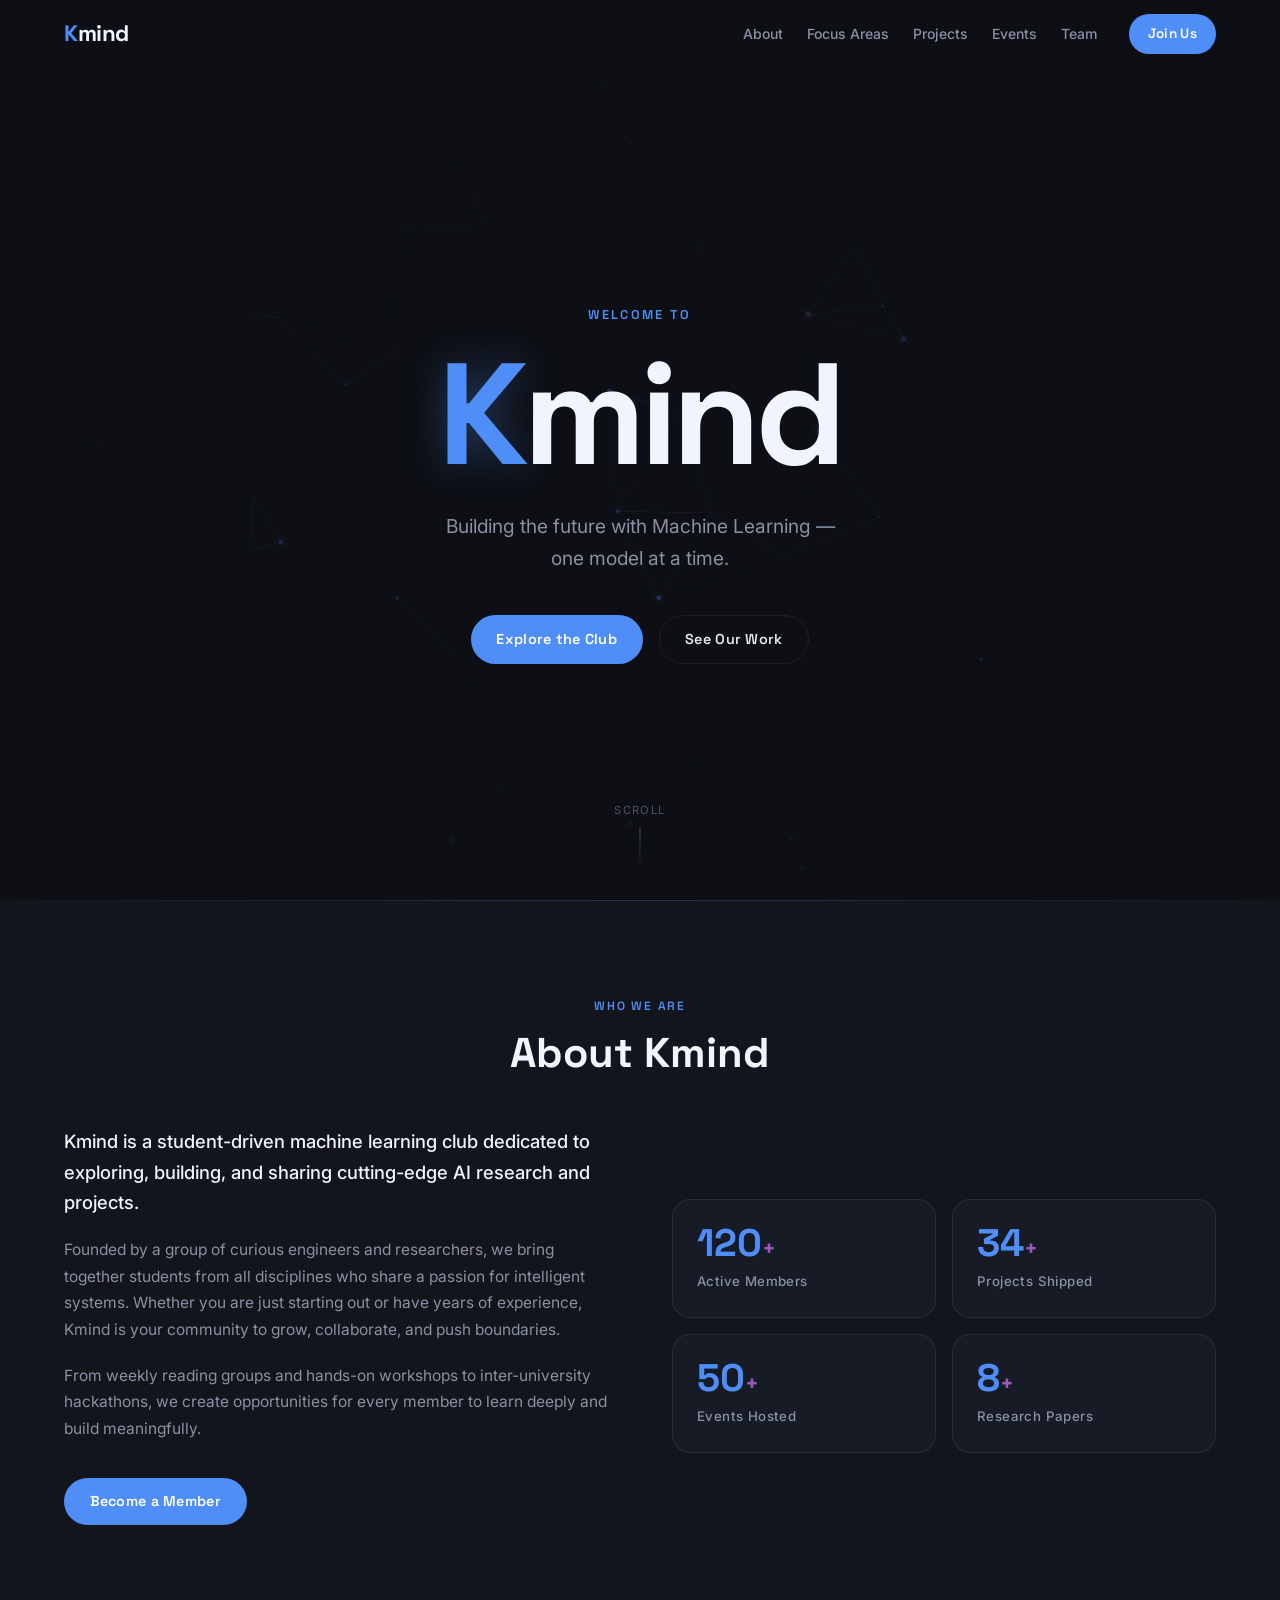
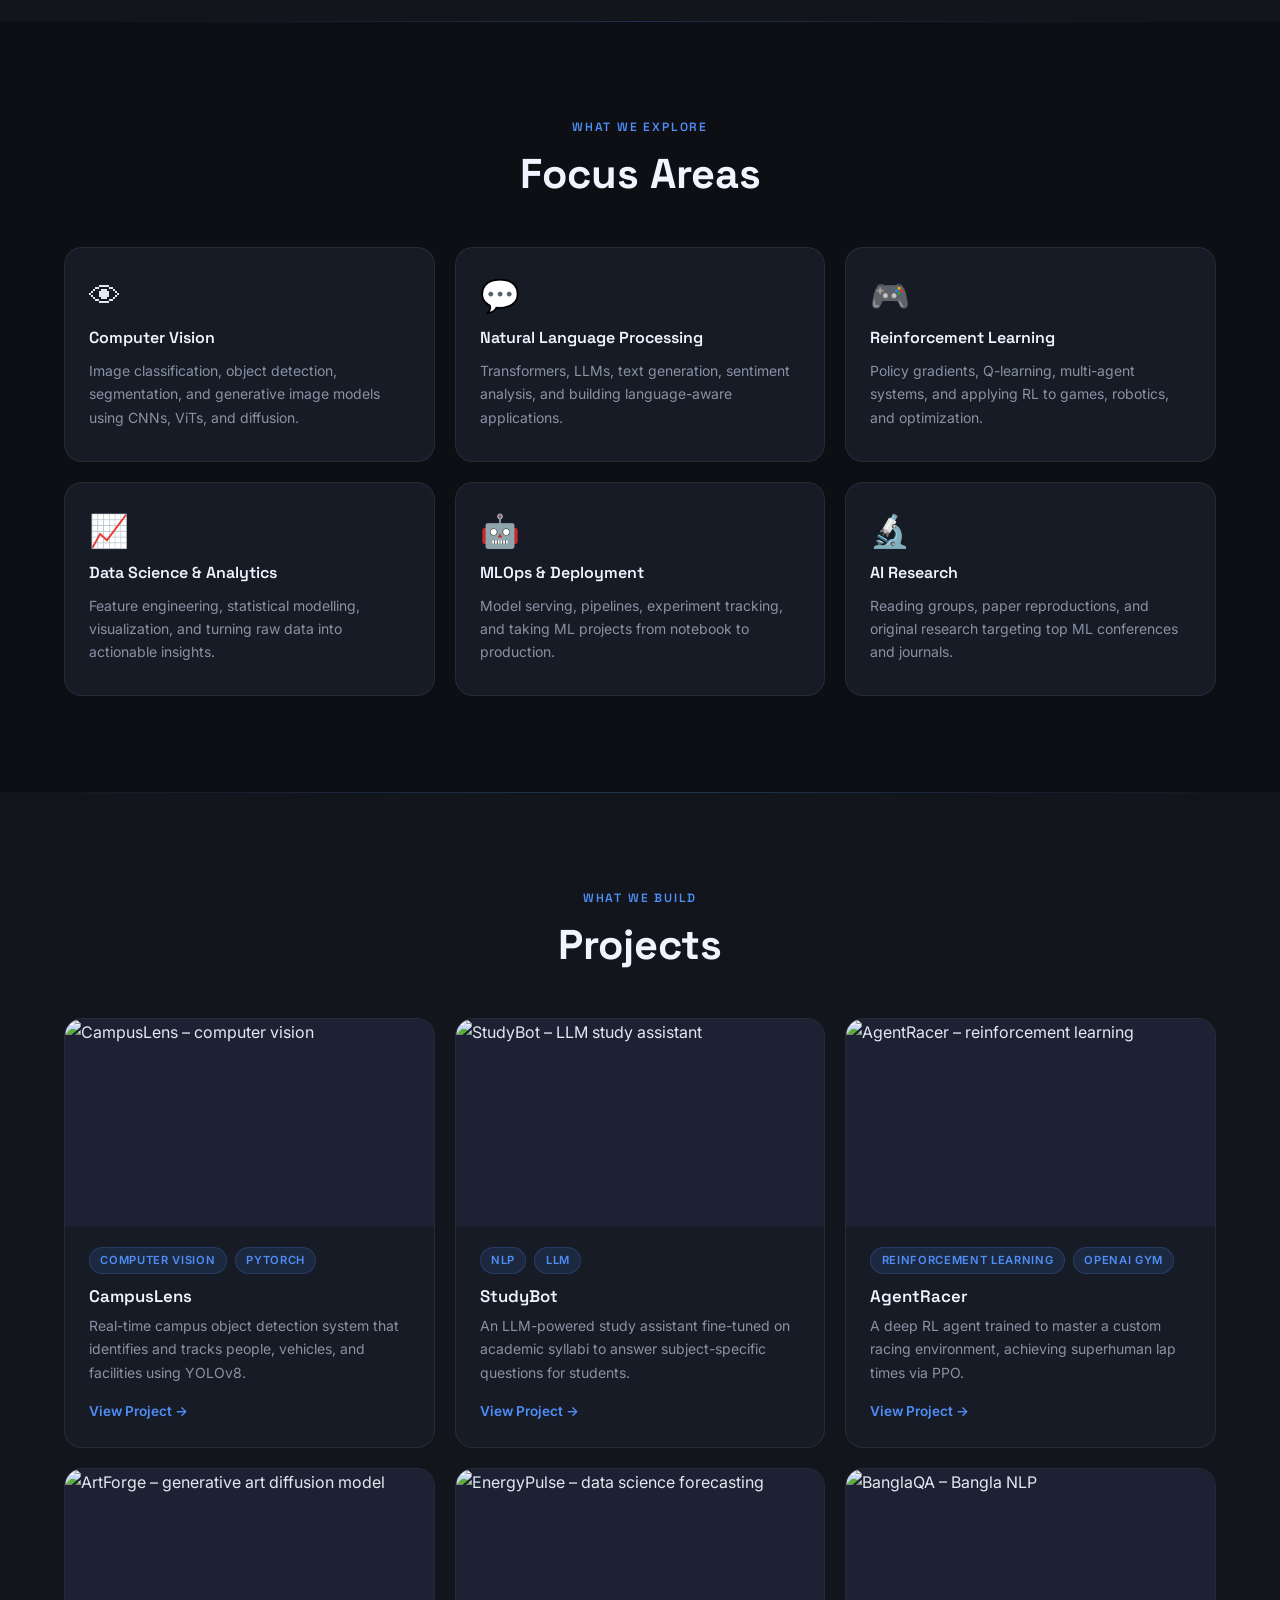
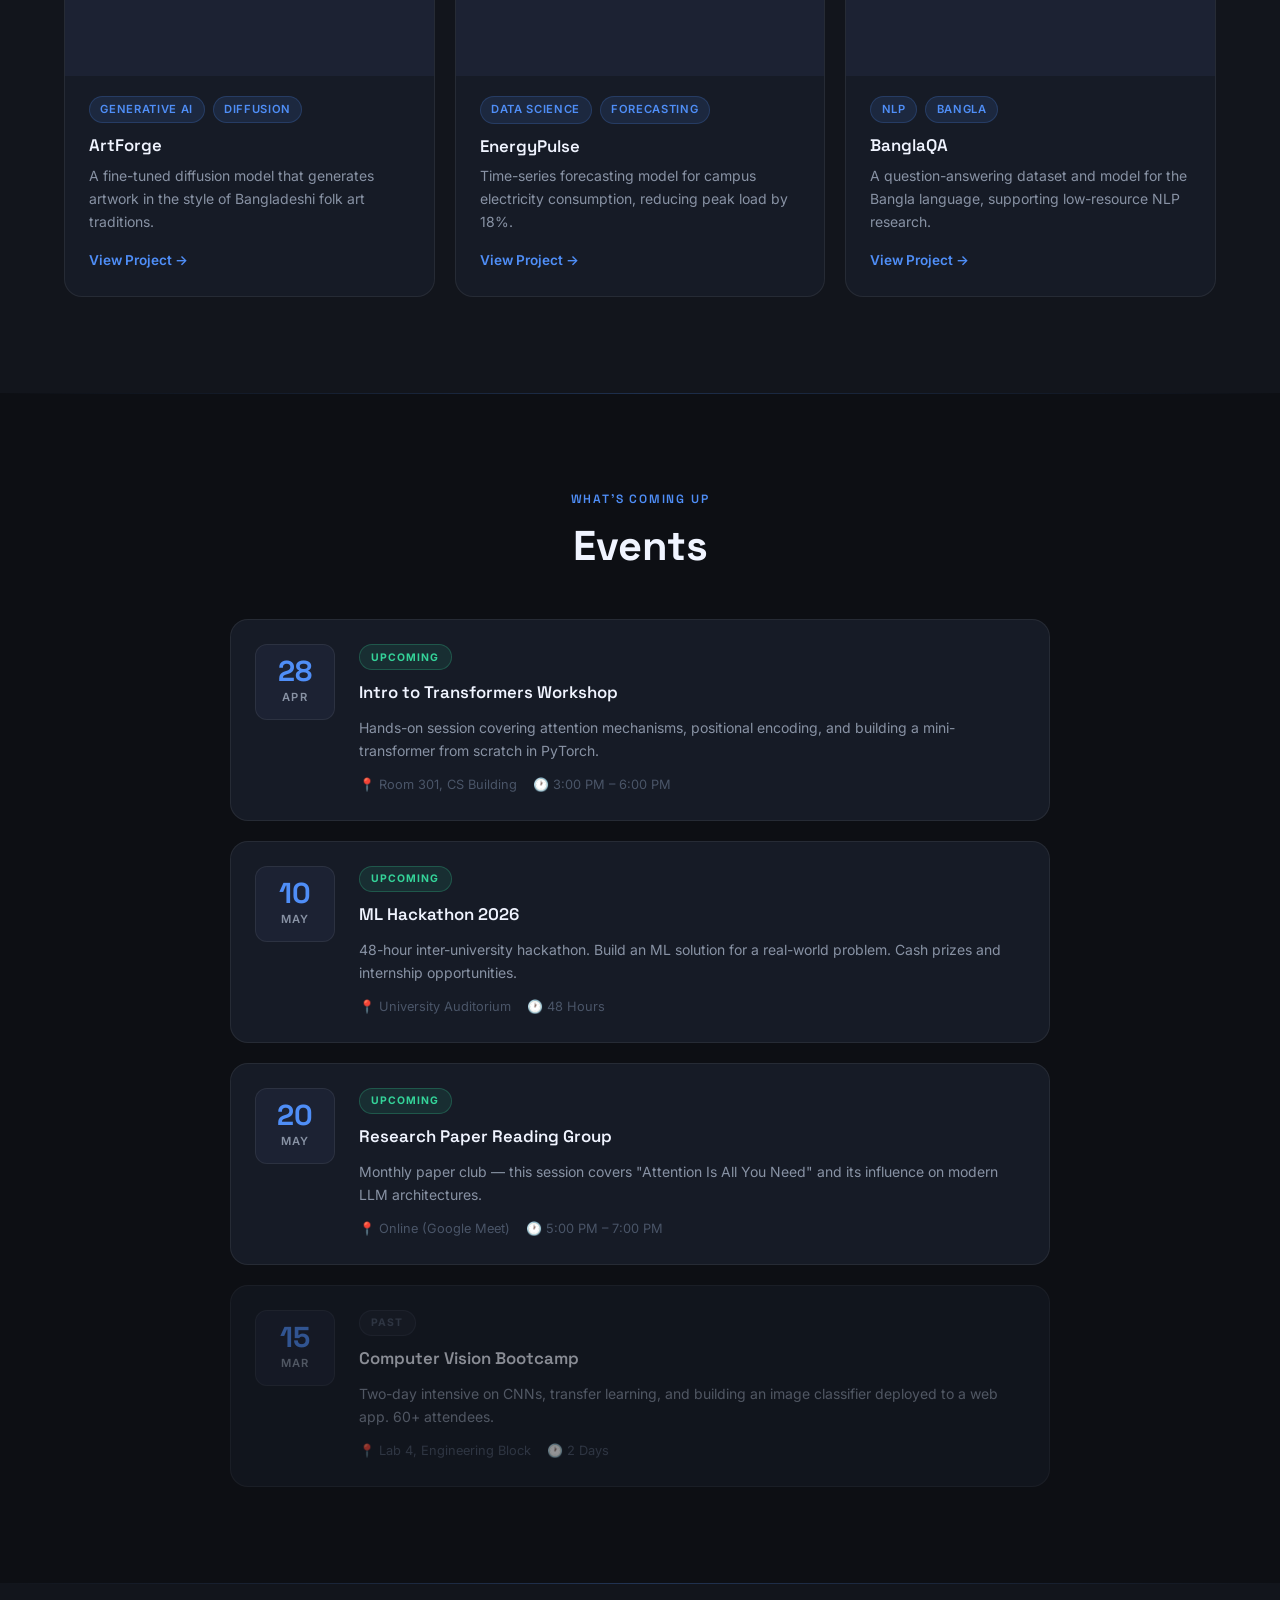
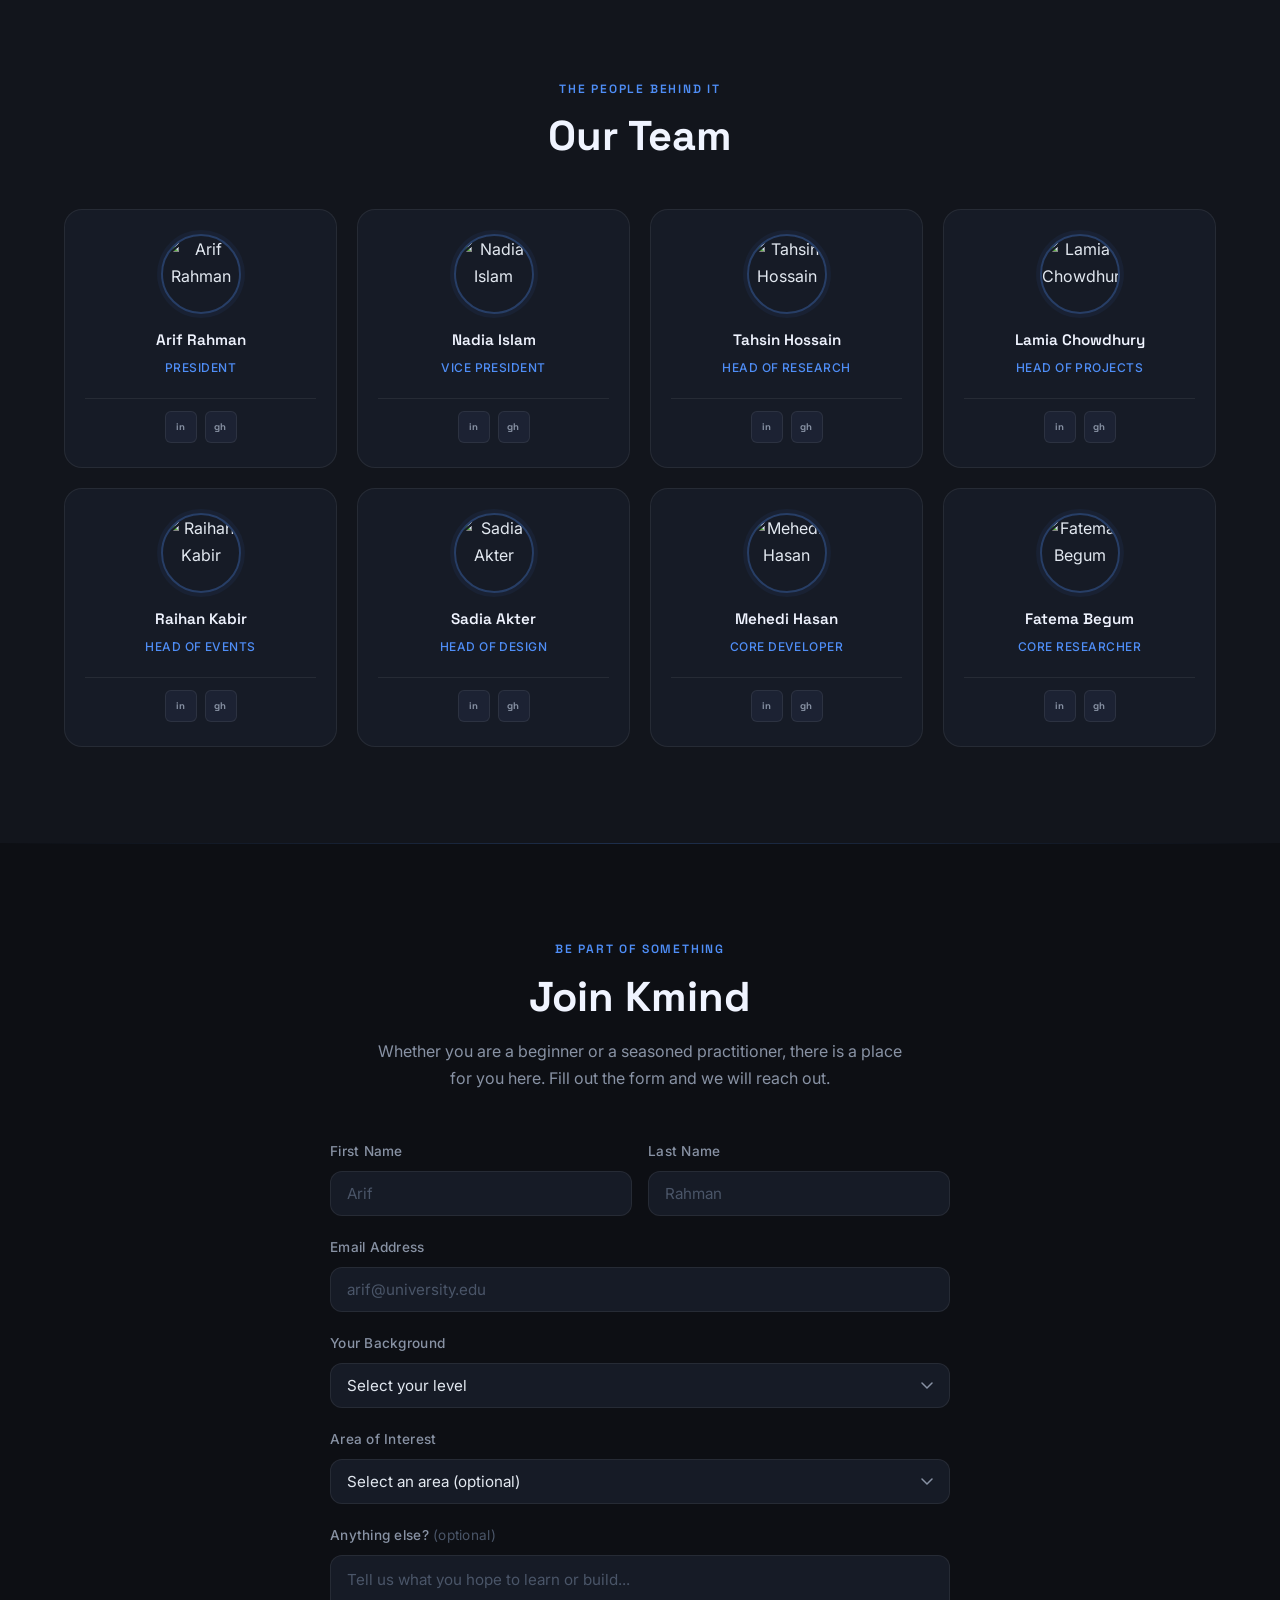
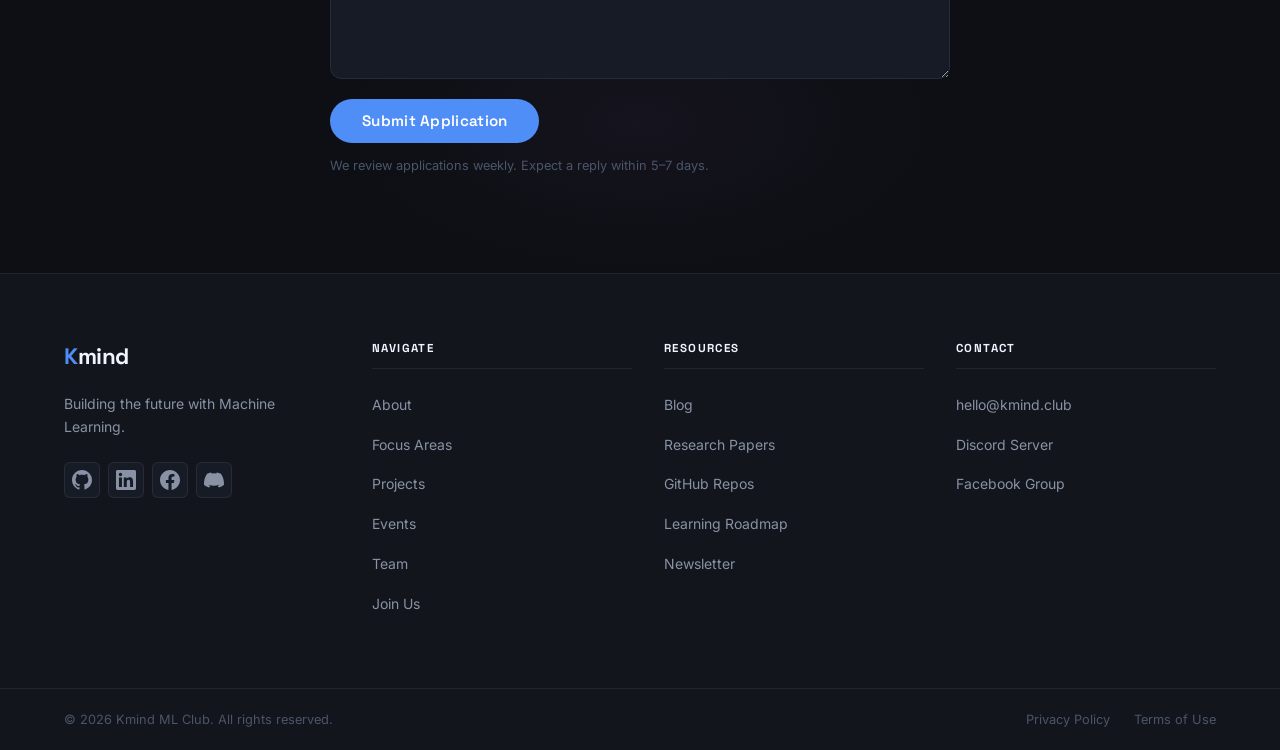
==== index.html @ c22b623a "Added dummy images as placeholders" ====
<!DOCTYPE html>
<html lang="en">
  <head>
    <meta charset="UTF-8" />
    <meta name="viewport" content="width=device-width, initial-scale=1.0" />
    <title>Kmind — Machine Learning Club</title>
    <link rel="stylesheet" href="style.css" />
  </head>
  <body>

    <!-- ===== NAVBAR ===== -->
    <header class="navbar" id="navbar">
      <div class="container navbar__inner">

        <a href="#hero" class="navbar__logo">
          <span class="navbar__logo-k">K</span>mind
        </a>

        <nav class="navbar__links" id="navLinks">
          <a href="#about">About</a>
          <a href="#focus">Focus Areas</a>
          <a href="#projects">Projects</a>
          <a href="#events">Events</a>
          <a href="#team">Team</a>
        </nav>

        <a href="#join" class="btn btn--primary navbar__cta">Join Us</a>

        <button class="navbar__hamburger" id="hamburger" aria-label="Toggle menu">
          <span></span>
          <span></span>
          <span></span>
        </button>

      </div>
    </header>

    <main>

      <!-- ===== HERO ===== -->
      <section class="hero" id="hero">

        <!-- Canvas for animated neural network background -->
        <canvas class="hero__canvas" id="neuralCanvas"></canvas>

        <div class="container hero__content">
          <p class="hero__eyebrow">Welcome to</p>
          <h1 class="hero__title">
            <span class="hero__title-k">K</span>mind
          </h1>
          <p class="hero__tagline">
            Building the future with Machine Learning —<br />
            one model at a time.
          </p>
          <div class="hero__actions">
            <a href="#about" class="btn btn--primary">Explore the Club</a>
            <a href="#projects" class="btn btn--ghost">See Our Work</a>
          </div>
        </div>

        <div class="hero__scroll-hint" aria-hidden="true">
          <span>Scroll</span>
          <div class="hero__scroll-line"></div>
        </div>

      </section>

      <!-- ===== ABOUT ===== -->
      <section class="about" id="about">
        <div class="container">

          <div class="section-header">
            <p class="section-eyebrow">Who we are</p>
            <h2 class="section-title">About Kmind</h2>
          </div>

          <div class="about__grid">

            <!-- Left: text -->
            <div class="about__text">
              <p class="about__lead">
                Kmind is a student-driven machine learning club dedicated to
                exploring, building, and sharing cutting-edge AI research and
                projects.
              </p>
              <p class="about__body">
                Founded by a group of curious engineers and researchers, we bring
                together students from all disciplines who share a passion for
                intelligent systems. Whether you are just starting out or have
                years of experience, Kmind is your community to grow, collaborate,
                and push boundaries.
              </p>
              <p class="about__body">
                From weekly reading groups and hands-on workshops to
                inter-university hackathons, we create opportunities for every
                member to learn deeply and build meaningfully.
              </p>
              <a href="#join" class="btn btn--primary about__cta">Become a Member</a>
            </div>

            <!-- Right: stats -->
            <div class="about__stats">
              <div class="stat-card">
                <span class="stat-card__number">120<span class="stat-card__plus">+</span></span>
                <span class="stat-card__label">Active Members</span>
              </div>
              <div class="stat-card">
                <span class="stat-card__number">34<span class="stat-card__plus">+</span></span>
                <span class="stat-card__label">Projects Shipped</span>
              </div>
              <div class="stat-card">
                <span class="stat-card__number">50<span class="stat-card__plus">+</span></span>
                <span class="stat-card__label">Events Hosted</span>
              </div>
              <div class="stat-card">
                <span class="stat-card__number">8<span class="stat-card__plus">+</span></span>
                <span class="stat-card__label">Research Papers</span>
              </div>
            </div>

          </div>

        </div>
      </section>

      <!-- ===== FOCUS AREAS ===== -->
      <section class="focus" id="focus">
        <div class="container">

          <div class="section-header">
            <p class="section-eyebrow">What we explore</p>
            <h2 class="section-title">Focus Areas</h2>
          </div>

          <div class="focus__grid">

            <div class="focus-card">
              <div class="focus-card__icon">&#128065;</div>
              <h3 class="focus-card__title">Computer Vision</h3>
              <p class="focus-card__desc">
                Image classification, object detection, segmentation, and
                generative image models using CNNs, ViTs, and diffusion.
              </p>
            </div>

            <div class="focus-card">
              <div class="focus-card__icon">&#128172;</div>
              <h3 class="focus-card__title">Natural Language Processing</h3>
              <p class="focus-card__desc">
                Transformers, LLMs, text generation, sentiment analysis,
                and building language-aware applications.
              </p>
            </div>

            <div class="focus-card">
              <div class="focus-card__icon">&#127918;</div>
              <h3 class="focus-card__title">Reinforcement Learning</h3>
              <p class="focus-card__desc">
                Policy gradients, Q-learning, multi-agent systems, and
                applying RL to games, robotics, and optimization.
              </p>
            </div>

            <div class="focus-card">
              <div class="focus-card__icon">&#128200;</div>
              <h3 class="focus-card__title">Data Science & Analytics</h3>
              <p class="focus-card__desc">
                Feature engineering, statistical modelling, visualization,
                and turning raw data into actionable insights.
              </p>
            </div>

            <div class="focus-card">
              <div class="focus-card__icon">&#129302;</div>
              <h3 class="focus-card__title">MLOps & Deployment</h3>
              <p class="focus-card__desc">
                Model serving, pipelines, experiment tracking, and taking
                ML projects from notebook to production.
              </p>
            </div>

            <div class="focus-card">
              <div class="focus-card__icon">&#128300;</div>
              <h3 class="focus-card__title">AI Research</h3>
              <p class="focus-card__desc">
                Reading groups, paper reproductions, and original research
                targeting top ML conferences and journals.
              </p>
            </div>

          </div>
        </div>
      </section>

      <!-- ===== PROJECTS ===== -->
      <section class="projects" id="projects">
        <div class="container">

          <div class="section-header">
            <p class="section-eyebrow">What we build</p>
            <h2 class="section-title">Projects</h2>
          </div>

          <div class="projects__grid">

            <article class="project-card">
              <div class="project-card__img-wrap">
                <img class="project-card__img" src="https://images.unsplash.com/photo-1620712943543-bcc4688e7485?w=600&h=338&fit=crop&auto=format&q=80" alt="CampusLens – computer vision" loading="lazy">
              </div>
              <div class="project-card__body">
                <div class="project-card__tags">
                  <span class="tag">Computer Vision</span>
                  <span class="tag">PyTorch</span>
                </div>
                <h3 class="project-card__title">CampusLens</h3>
                <p class="project-card__desc">
                  Real-time campus object detection system that identifies
                  and tracks people, vehicles, and facilities using YOLOv8.
                </p>
                <a href="#" class="project-card__link">View Project &rarr;</a>
              </div>
            </article>

            <article class="project-card">
              <div class="project-card__img-wrap">
                <img class="project-card__img" src="https://images.unsplash.com/photo-1516321318423-f06f85e504b3?w=600&h=338&fit=crop&auto=format&q=80" alt="StudyBot – LLM study assistant" loading="lazy">
              </div>
              <div class="project-card__body">
                <div class="project-card__tags">
                  <span class="tag">NLP</span>
                  <span class="tag">LLM</span>
                </div>
                <h3 class="project-card__title">StudyBot</h3>
                <p class="project-card__desc">
                  An LLM-powered study assistant fine-tuned on academic
                  syllabi to answer subject-specific questions for students.
                </p>
                <a href="#" class="project-card__link">View Project &rarr;</a>
              </div>
            </article>

            <article class="project-card">
              <div class="project-card__img-wrap">
                <img class="project-card__img" src="https://images.unsplash.com/photo-1568702846914-96b305d2aaeb?w=600&h=338&fit=crop&auto=format&q=80" alt="AgentRacer – reinforcement learning" loading="lazy">
              </div>
              <div class="project-card__body">
                <div class="project-card__tags">
                  <span class="tag">Reinforcement Learning</span>
                  <span class="tag">OpenAI Gym</span>
                </div>
                <h3 class="project-card__title">AgentRacer</h3>
                <p class="project-card__desc">
                  A deep RL agent trained to master a custom racing
                  environment, achieving superhuman lap times via PPO.
                </p>
                <a href="#" class="project-card__link">View Project &rarr;</a>
              </div>
            </article>

            <article class="project-card">
              <div class="project-card__img-wrap">
                <img class="project-card__img" src="https://images.unsplash.com/photo-1547891654-e66ed7ebb968?w=600&h=338&fit=crop&auto=format&q=80" alt="ArtForge – generative art diffusion model" loading="lazy">
              </div>
              <div class="project-card__body">
                <div class="project-card__tags">
                  <span class="tag">Generative AI</span>
                  <span class="tag">Diffusion</span>
                </div>
                <h3 class="project-card__title">ArtForge</h3>
                <p class="project-card__desc">
                  A fine-tuned diffusion model that generates artwork in the
                  style of Bangladeshi folk art traditions.
                </p>
                <a href="#" class="project-card__link">View Project &rarr;</a>
              </div>
            </article>

            <article class="project-card">
              <div class="project-card__img-wrap">
                <img class="project-card__img" src="https://images.unsplash.com/photo-1551288049-bebda4e38f71?w=600&h=338&fit=crop&auto=format&q=80" alt="EnergyPulse – data science forecasting" loading="lazy">
              </div>
              <div class="project-card__body">
                <div class="project-card__tags">
                  <span class="tag">Data Science</span>
                  <span class="tag">Forecasting</span>
                </div>
                <h3 class="project-card__title">EnergyPulse</h3>
                <p class="project-card__desc">
                  Time-series forecasting model for campus electricity
                  consumption, reducing peak load by 18%.
                </p>
                <a href="#" class="project-card__link">View Project &rarr;</a>
              </div>
            </article>

            <article class="project-card">
              <div class="project-card__img-wrap">
                <img class="project-card__img" src="https://images.unsplash.com/photo-1457369804613-52c61a468e7d?w=600&h=338&fit=crop&auto=format&q=80" alt="BanglaQA – Bangla NLP" loading="lazy">
              </div>
              <div class="project-card__body">
                <div class="project-card__tags">
                  <span class="tag">NLP</span>
                  <span class="tag">Bangla</span>
                </div>
                <h3 class="project-card__title">BanglaQA</h3>
                <p class="project-card__desc">
                  A question-answering dataset and model for the Bangla
                  language, supporting low-resource NLP research.
                </p>
                <a href="#" class="project-card__link">View Project &rarr;</a>
              </div>
            </article>

          </div>
        </div>
      </section>

      <!-- ===== EVENTS ===== -->
      <section class="events" id="events">
        <div class="container">

          <div class="section-header">
            <p class="section-eyebrow">What's coming up</p>
            <h2 class="section-title">Events</h2>
          </div>

          <div class="events__timeline">

            <div class="event-card event-card--upcoming">
              <div class="event-card__date">
                <span class="event-card__day">28</span>
                <span class="event-card__month">Apr</span>
              </div>
              <div class="event-card__body">
                <span class="event-card__badge event-card__badge--upcoming">Upcoming</span>
                <h3 class="event-card__title">Intro to Transformers Workshop</h3>
                <p class="event-card__desc">
                  Hands-on session covering attention mechanisms, positional
                  encoding, and building a mini-transformer from scratch in PyTorch.
                </p>
                <div class="event-card__meta">
                  <span>&#128205; Room 301, CS Building</span>
                  <span>&#128336; 3:00 PM – 6:00 PM</span>
                </div>
              </div>
            </div>

            <div class="event-card event-card--upcoming">
              <div class="event-card__date">
                <span class="event-card__day">10</span>
                <span class="event-card__month">May</span>
              </div>
              <div class="event-card__body">
                <span class="event-card__badge event-card__badge--upcoming">Upcoming</span>
                <h3 class="event-card__title">ML Hackathon 2026</h3>
                <p class="event-card__desc">
                  48-hour inter-university hackathon. Build an ML solution for
                  a real-world problem. Cash prizes and internship opportunities.
                </p>
                <div class="event-card__meta">
                  <span>&#128205; University Auditorium</span>
                  <span>&#128336; 48 Hours</span>
                </div>
              </div>
            </div>

            <div class="event-card event-card--upcoming">
              <div class="event-card__date">
                <span class="event-card__day">20</span>
                <span class="event-card__month">May</span>
              </div>
              <div class="event-card__body">
                <span class="event-card__badge event-card__badge--upcoming">Upcoming</span>
                <h3 class="event-card__title">Research Paper Reading Group</h3>
                <p class="event-card__desc">
                  Monthly paper club — this session covers "Attention Is All
                  You Need" and its influence on modern LLM architectures.
                </p>
                <div class="event-card__meta">
                  <span>&#128205; Online (Google Meet)</span>
                  <span>&#128336; 5:00 PM – 7:00 PM</span>
                </div>
              </div>
            </div>

            <div class="event-card event-card--past">
              <div class="event-card__date">
                <span class="event-card__day">15</span>
                <span class="event-card__month">Mar</span>
              </div>
              <div class="event-card__body">
                <span class="event-card__badge event-card__badge--past">Past</span>
                <h3 class="event-card__title">Computer Vision Bootcamp</h3>
                <p class="event-card__desc">
                  Two-day intensive on CNNs, transfer learning, and building an
                  image classifier deployed to a web app. 60+ attendees.
                </p>
                <div class="event-card__meta">
                  <span>&#128205; Lab 4, Engineering Block</span>
                  <span>&#128336; 2 Days</span>
                </div>
              </div>
            </div>

          </div>
        </div>
      </section>

      <!-- ===== TEAM ===== -->
      <section class="team" id="team">
        <div class="container">

          <div class="section-header">
            <p class="section-eyebrow">The people behind it</p>
            <h2 class="section-title">Our Team</h2>
          </div>

          <div class="team__grid">

            <div class="team-card">
              <img class="team-card__avatar" src="https://i.pravatar.cc/160?img=53" alt="Arif Rahman">
              <h3 class="team-card__name">Arif Rahman</h3>
              <p class="team-card__role">President</p>
              <div class="team-card__socials">
                <a href="#" aria-label="LinkedIn">in</a>
                <a href="#" aria-label="GitHub">gh</a>
              </div>
            </div>

            <div class="team-card">
              <img class="team-card__avatar" src="https://i.pravatar.cc/160?img=47" alt="Nadia Islam">
              <h3 class="team-card__name">Nadia Islam</h3>
              <p class="team-card__role">Vice President</p>
              <div class="team-card__socials">
                <a href="#" aria-label="LinkedIn">in</a>
                <a href="#" aria-label="GitHub">gh</a>
              </div>
            </div>

            <div class="team-card">
              <img class="team-card__avatar" src="https://i.pravatar.cc/160?img=68" alt="Tahsin Hossain">
              <h3 class="team-card__name">Tahsin Hossain</h3>
              <p class="team-card__role">Head of Research</p>
              <div class="team-card__socials">
                <a href="#" aria-label="LinkedIn">in</a>
                <a href="#" aria-label="GitHub">gh</a>
              </div>
            </div>

            <div class="team-card">
              <img class="team-card__avatar" src="https://i.pravatar.cc/160?img=44" alt="Lamia Chowdhury">
              <h3 class="team-card__name">Lamia Chowdhury</h3>
              <p class="team-card__role">Head of Projects</p>
              <div class="team-card__socials">
                <a href="#" aria-label="LinkedIn">in</a>
                <a href="#" aria-label="GitHub">gh</a>
              </div>
            </div>

            <div class="team-card">
              <img class="team-card__avatar" src="https://i.pravatar.cc/160?img=57" alt="Raihan Kabir">
              <h3 class="team-card__name">Raihan Kabir</h3>
              <p class="team-card__role">Head of Events</p>
              <div class="team-card__socials">
                <a href="#" aria-label="LinkedIn">in</a>
                <a href="#" aria-label="GitHub">gh</a>
              </div>
            </div>

            <div class="team-card">
              <img class="team-card__avatar" src="https://i.pravatar.cc/160?img=40" alt="Sadia Akter">
              <h3 class="team-card__name">Sadia Akter</h3>
              <p class="team-card__role">Head of Design</p>
              <div class="team-card__socials">
                <a href="#" aria-label="LinkedIn">in</a>
                <a href="#" aria-label="GitHub">gh</a>
              </div>
            </div>

            <div class="team-card">
              <img class="team-card__avatar" src="https://i.pravatar.cc/160?img=65" alt="Mehedi Hasan">
              <h3 class="team-card__name">Mehedi Hasan</h3>
              <p class="team-card__role">Core Developer</p>
              <div class="team-card__socials">
                <a href="#" aria-label="LinkedIn">in</a>
                <a href="#" aria-label="GitHub">gh</a>
              </div>
            </div>

            <div class="team-card">
              <img class="team-card__avatar" src="https://i.pravatar.cc/160?img=35" alt="Fatema Begum">
              <h3 class="team-card__name">Fatema Begum</h3>
              <p class="team-card__role">Core Researcher</p>
              <div class="team-card__socials">
                <a href="#" aria-label="LinkedIn">in</a>
                <a href="#" aria-label="GitHub">gh</a>
              </div>
            </div>

          </div>
        </div>
      </section>

      <!-- ===== JOIN US ===== -->
      <section class="join" id="join">
        <div class="container">

          <div class="section-header">
            <p class="section-eyebrow">Be part of something</p>
            <h2 class="section-title">Join Kmind</h2>
            <p class="section-subtitle">
              Whether you are a beginner or a seasoned practitioner, there is a
              place for you here. Fill out the form and we will reach out.
            </p>
          </div>

          <form class="join__form" id="joinForm" novalidate>

            <div class="form-row">
              <div class="form-group">
                <label for="firstName" class="form-label">First Name</label>
                <input
                  type="text"
                  id="firstName"
                  name="firstName"
                  class="form-input"
                  placeholder="Arif"
                  required
                />
              </div>
              <div class="form-group">
                <label for="lastName" class="form-label">Last Name</label>
                <input
                  type="text"
                  id="lastName"
                  name="lastName"
                  class="form-input"
                  placeholder="Rahman"
                  required
                />
              </div>
            </div>

            <div class="form-group">
              <label for="email" class="form-label">Email Address</label>
              <input
                type="email"
                id="email"
                name="email"
                class="form-input"
                placeholder="arif@university.edu"
                required
              />
            </div>

            <div class="form-group">
              <label for="background" class="form-label">Your Background</label>
              <select id="background" name="background" class="form-input form-select" required>
                <option value="" disabled selected>Select your level</option>
                <option value="beginner">Beginner — just getting started</option>
                <option value="intermediate">Intermediate — familiar with basics</option>
                <option value="advanced">Advanced — research/industry experience</option>
              </select>
            </div>

            <div class="form-group">
              <label for="interest" class="form-label">Area of Interest</label>
              <select id="interest" name="interest" class="form-input form-select">
                <option value="" disabled selected>Select an area (optional)</option>
                <option value="cv">Computer Vision</option>
                <option value="nlp">Natural Language Processing</option>
                <option value="rl">Reinforcement Learning</option>
                <option value="ds">Data Science</option>
                <option value="mlops">MLOps</option>
                <option value="research">AI Research</option>
              </select>
            </div>

            <div class="form-group">
              <label for="message" class="form-label">Anything else? <span class="form-label--optional">(optional)</span></label>
              <textarea
                id="message"
                name="message"
                class="form-input form-textarea"
                rows="4"
                placeholder="Tell us what you hope to learn or build..."
              ></textarea>
            </div>

            <button type="submit" class="btn btn--primary join__submit">Submit Application</button>

            <p class="join__note">
              We review applications weekly. Expect a reply within 5–7 days.
            </p>

          </form>
        </div>
      </section>

    </main>

    <!-- ===== FOOTER ===== -->
    <footer class="footer" id="footer">
      <div class="container footer__inner">

        <div class="footer__brand">
          <a href="#hero" class="footer__logo">
            <span class="footer__logo-k">K</span>mind
          </a>
          <p class="footer__tagline">
            Building the future with Machine Learning.
          </p>
          <div class="footer__socials">
            <a href="#" class="footer__social-link" aria-label="GitHub">
              <svg width="20" height="20" viewBox="0 0 24 24" fill="currentColor"><path d="M12 0C5.37 0 0 5.37 0 12c0 5.3 3.438 9.8 8.205 11.385.6.113.82-.258.82-.577 0-.285-.01-1.04-.015-2.04-3.338.724-4.042-1.61-4.042-1.61-.546-1.387-1.333-1.756-1.333-1.756-1.09-.745.083-.729.083-.729 1.205.085 1.84 1.237 1.84 1.237 1.07 1.834 2.807 1.304 3.492.997.108-.775.418-1.305.762-1.605-2.665-.3-5.466-1.332-5.466-5.93 0-1.31.465-2.38 1.235-3.22-.135-.303-.54-1.523.105-3.176 0 0 1.005-.322 3.3 1.23.96-.267 1.98-.399 3-.405 1.02.006 2.04.138 3 .405 2.28-1.552 3.285-1.23 3.285-1.23.645 1.653.24 2.873.12 3.176.765.84 1.23 1.91 1.23 3.22 0 4.61-2.805 5.625-5.475 5.92.42.36.81 1.096.81 2.22 0 1.605-.015 2.896-.015 3.286 0 .315.21.69.825.57C20.565 21.795 24 17.295 24 12c0-6.63-5.37-12-12-12z"/></svg>
            </a>
            <a href="#" class="footer__social-link" aria-label="LinkedIn">
              <svg width="20" height="20" viewBox="0 0 24 24" fill="currentColor"><path d="M20.447 20.452h-3.554v-5.569c0-1.328-.027-3.037-1.852-3.037-1.853 0-2.136 1.445-2.136 2.939v5.667H9.351V9h3.414v1.561h.046c.477-.9 1.637-1.85 3.37-1.85 3.601 0 4.267 2.37 4.267 5.455v6.286zM5.337 7.433a2.062 2.062 0 01-2.063-2.065 2.064 2.064 0 112.063 2.065zm1.782 13.019H3.555V9h3.564v11.452zM22.225 0H1.771C.792 0 0 .774 0 1.729v20.542C0 23.227.792 24 1.771 24h20.451C23.2 24 24 23.227 24 22.271V1.729C24 .774 23.2 0 22.222 0h.003z"/></svg>
            </a>
            <a href="#" class="footer__social-link" aria-label="Facebook">
              <svg width="20" height="20" viewBox="0 0 24 24" fill="currentColor"><path d="M24 12.073c0-6.627-5.373-12-12-12s-12 5.373-12 12c0 5.99 4.388 10.954 10.125 11.854v-8.385H7.078v-3.47h3.047V9.43c0-3.007 1.792-4.669 4.533-4.669 1.312 0 2.686.235 2.686.235v2.953H15.83c-1.491 0-1.956.925-1.956 1.874v2.25h3.328l-.532 3.47h-2.796v8.385C19.612 23.027 24 18.062 24 12.073z"/></svg>
            </a>
            <a href="#" class="footer__social-link" aria-label="Discord">
              <svg width="20" height="20" viewBox="0 0 24 24" fill="currentColor"><path d="M20.317 4.37a19.791 19.791 0 00-4.885-1.515.074.074 0 00-.079.037c-.21.375-.444.864-.608 1.25a18.27 18.27 0 00-5.487 0 12.64 12.64 0 00-.617-1.25.077.077 0 00-.079-.037A19.736 19.736 0 003.677 4.37a.07.07 0 00-.032.027C.533 9.046-.32 13.58.099 18.057a.082.082 0 00.031.057 19.9 19.9 0 005.993 3.03.078.078 0 00.084-.028 14.09 14.09 0 001.226-1.994.076.076 0 00-.041-.106 13.107 13.107 0 01-1.872-.892.077.077 0 01-.008-.128 10.2 10.2 0 00.372-.292.074.074 0 01.077-.01c3.928 1.793 8.18 1.793 12.062 0a.074.074 0 01.078.01c.12.098.246.198.373.292a.077.077 0 01-.006.127 12.299 12.299 0 01-1.873.892.077.077 0 00-.041.107c.36.698.772 1.362 1.225 1.993a.076.076 0 00.084.028 19.839 19.839 0 006.002-3.03.077.077 0 00.032-.054c.5-5.177-.838-9.674-3.549-13.66a.061.061 0 00-.031-.03z"/></svg>
            </a>
          </div>
        </div>

        <div class="footer__links">
          <div class="footer__col">
            <h4 class="footer__col-title">Navigate</h4>
            <a href="#about" class="footer__link">About</a>
            <a href="#focus" class="footer__link">Focus Areas</a>
            <a href="#projects" class="footer__link">Projects</a>
            <a href="#events" class="footer__link">Events</a>
            <a href="#team" class="footer__link">Team</a>
            <a href="#join" class="footer__link">Join Us</a>
          </div>
          <div class="footer__col">
            <h4 class="footer__col-title">Resources</h4>
            <a href="#" class="footer__link">Blog</a>
            <a href="#" class="footer__link">Research Papers</a>
            <a href="#" class="footer__link">GitHub Repos</a>
            <a href="#" class="footer__link">Learning Roadmap</a>
            <a href="#" class="footer__link">Newsletter</a>
          </div>
          <div class="footer__col">
            <h4 class="footer__col-title">Contact</h4>
            <a href="mailto:hello@kmind.club" class="footer__link">hello@kmind.club</a>
            <a href="#" class="footer__link">Discord Server</a>
            <a href="#" class="footer__link">Facebook Group</a>
          </div>
        </div>

      </div>

      <div class="footer__bottom">
        <div class="container">
          <p class="footer__copy">&copy; 2026 Kmind ML Club. All rights reserved.</p>
          <div class="footer__bottom-links">
            <a href="#" class="footer__link">Privacy Policy</a>
            <a href="#" class="footer__link">Terms of Use</a>
          </div>
        </div>
      </div>

    </footer>

    <script src="script.js"></script>
  </body>
</html>
---- style.css ----
/* ============================================================
   KMIND ML CLUB — style.css
   Sections covered: Design Tokens, Reset, Base, Utilities,
   Navbar, Hero, About, Focus Areas, Projects
   ============================================================ */

/* ── Google Fonts ── */
@import url('https://fonts.googleapis.com/css2?family=Inter:wght@300;400;500;600&family=Space+Grotesk:wght@500;600;700&display=swap');

/* ============================================================
   1. DESIGN TOKENS
   ============================================================ */
:root {
  /* Colors */
  --clr-bg:          #0d0f14;
  --clr-bg-2:        #12151c;
  --clr-bg-card:     #161b26;
  --clr-bg-card-2:   #1c2233;
  --clr-border:      rgba(255, 255, 255, 0.07);
  --clr-border-glow: rgba(79, 142, 247, 0.25);

  --clr-blue:        #4F8EF7;
  --clr-blue-dim:    rgba(79, 142, 247, 0.12);
  --clr-blue-glow:   rgba(79, 142, 247, 0.35);
  --clr-purple:      #9B59B6;
  --clr-purple-dim:  rgba(155, 89, 182, 0.12);

  --clr-text:        #e2e8f0;
  --clr-text-muted:  #8892a4;
  --clr-text-faint:  #4a5568;
  --clr-heading:     #f0f4ff;
  --clr-white:       #ffffff;

  /* Typography */
  --font-body:     'Inter', sans-serif;
  --font-heading:  'Space Grotesk', sans-serif;

  /* Spacing scale */
  --space-1:  0.25rem;
  --space-2:  0.5rem;
  --space-3:  0.75rem;
  --space-4:  1rem;
  --space-5:  1.25rem;
  --space-6:  1.5rem;
  --space-8:  2rem;
  --space-10: 2.5rem;
  --space-12: 3rem;
  --space-16: 4rem;
  --space-20: 5rem;
  --space-24: 6rem;

  /* Radii */
  --radius-sm:  6px;
  --radius-md:  12px;
  --radius-lg:  18px;
  --radius-xl:  24px;
  --radius-full: 9999px;

  /* Shadows */
  --shadow-card: 0 4px 24px rgba(0, 0, 0, 0.4);
  --shadow-glow: 0 0 24px rgba(79, 142, 247, 0.2);

  /* Transitions */
  --transition: 0.25s ease;
  --transition-slow: 0.4s ease;

  /* Navbar height — used for offset */
  --navbar-h: 68px;
}

/* ============================================================
   2. RESET & BASE
   ============================================================ */
*, *::before, *::after {
  box-sizing: border-box;
  margin: 0;
  padding: 0;
}

html {
  scroll-behavior: smooth;
  scroll-padding-top: var(--navbar-h);
  font-size: 16px;
  -webkit-text-size-adjust: 100%;
}

body {
  background-color: var(--clr-bg);
  color: var(--clr-text);
  font-family: var(--font-body);
  font-size: 1rem;
  line-height: 1.7;
  overflow-x: hidden;
}

img, svg { display: block; max-width: 100%; }

a {
  color: inherit;
  text-decoration: none;
}

ul, ol { list-style: none; }

button {
  cursor: pointer;
  font-family: inherit;
  border: none;
  background: none;
}

h1, h2, h3, h4, h5, h6 {
  font-family: var(--font-heading);
  color: var(--clr-heading);
  line-height: 1.2;
}

/* ============================================================
   3. UTILITIES
   ============================================================ */

/* Container */
.container {
  width: 100%;
  max-width: 1200px;
  margin-inline: auto;
  padding-inline: var(--space-6);
}

/* Buttons */
.btn {
  display: inline-flex;
  align-items: center;
  gap: var(--space-2);
  padding: 0.7rem 1.6rem;
  border-radius: var(--radius-full);
  font-family: var(--font-heading);
  font-size: 0.9rem;
  font-weight: 600;
  letter-spacing: 0.02em;
  transition: all var(--transition);
  white-space: nowrap;
}

.btn--primary {
  background: var(--clr-blue);
  color: var(--clr-white);
  box-shadow: 0 0 0 0 var(--clr-blue-glow);
}
.btn--primary:hover {
  background: #6aa3ff;
  box-shadow: 0 0 20px var(--clr-blue-glow);
  transform: translateY(-1px);
}

.btn--ghost {
  background: transparent;
  color: var(--clr-text);
  border: 1px solid var(--clr-border);
}
.btn--ghost:hover {
  border-color: var(--clr-blue);
  color: var(--clr-blue);
  transform: translateY(-1px);
}

/* Section header */
.section-header {
  text-align: center;
  margin-bottom: var(--space-12);
}

.section-eyebrow {
  font-family: var(--font-heading);
  font-size: 0.75rem;
  font-weight: 600;
  letter-spacing: 0.15em;
  text-transform: uppercase;
  color: var(--clr-blue);
  margin-bottom: var(--space-3);
}

.section-title {
  font-size: clamp(1.8rem, 4vw, 2.6rem);
  color: var(--clr-heading);
}

.section-subtitle {
  max-width: 540px;
  margin-inline: auto;
  margin-top: var(--space-4);
  color: var(--clr-text-muted);
  font-size: 1rem;
}

/* ============================================================
   4. NAVBAR
   ============================================================ */
.navbar {
  position: fixed;
  top: 0;
  left: 0;
  right: 0;
  z-index: 100;
  height: var(--navbar-h);
  display: flex;
  align-items: center;
  /* starts transparent; JS adds .navbar--scrolled */
  background: transparent;
  transition: background var(--transition-slow), box-shadow var(--transition-slow);
}

.navbar--scrolled {
  background: rgba(13, 15, 20, 0.88);
  backdrop-filter: blur(14px);
  -webkit-backdrop-filter: blur(14px);
  box-shadow: 0 1px 0 var(--clr-border);
}

.navbar__inner {
  display: flex;
  align-items: center;
  gap: var(--space-8);
  width: 100%;
}

/* Logo */
.navbar__logo {
  font-family: var(--font-heading);
  font-size: 1.4rem;
  font-weight: 700;
  color: var(--clr-heading);
  letter-spacing: -0.02em;
  flex-shrink: 0;
}

.navbar__logo-k {
  color: var(--clr-blue);
}

/* Nav links */
.navbar__links {
  display: flex;
  align-items: center;
  gap: var(--space-6);
  margin-left: auto;
}

.navbar__links a {
  font-size: 0.875rem;
  font-weight: 500;
  color: var(--clr-text-muted);
  transition: color var(--transition);
  position: relative;
}

.navbar__links a::after {
  content: '';
  position: absolute;
  bottom: -3px;
  left: 0;
  width: 0;
  height: 1px;
  background: var(--clr-blue);
  transition: width var(--transition);
}

.navbar__links a:hover {
  color: var(--clr-heading);
}

.navbar__links a:hover::after {
  width: 100%;
}

/* CTA */
.navbar__cta {
  padding: 0.5rem 1.2rem;
  font-size: 0.85rem;
  flex-shrink: 0;
}

/* Hamburger */
.navbar__hamburger {
  display: none;
  flex-direction: column;
  gap: 5px;
  padding: var(--space-2);
  margin-left: auto;
}

.navbar__hamburger span {
  display: block;
  width: 22px;
  height: 2px;
  background: var(--clr-text);
  border-radius: 2px;
  transition: all var(--transition);
}

/* Hamburger open state (toggled by JS) */
.navbar__hamburger.is-open span:nth-child(1) {
  transform: translateY(7px) rotate(45deg);
}
.navbar__hamburger.is-open span:nth-child(2) {
  opacity: 0;
}
.navbar__hamburger.is-open span:nth-child(3) {
  transform: translateY(-7px) rotate(-45deg);
}

/* ============================================================
   5. HERO
   ============================================================ */
.hero {
  position: relative;
  min-height: 100vh;
  display: flex;
  align-items: center;
  justify-content: center;
  overflow: hidden;
  background: var(--clr-bg);
}

/* Canvas fills the hero */
.hero__canvas {
  position: absolute;
  inset: 0;
  width: 100%;
  height: 100%;
  opacity: 0.55;
}

/* Radial gradient overlay so text reads over the canvas */
.hero::after {
  content: '';
  position: absolute;
  inset: 0;
  background: radial-gradient(
    ellipse 70% 60% at 50% 55%,
    transparent 0%,
    var(--clr-bg) 80%
  );
  pointer-events: none;
}

.hero__content {
  position: relative;
  z-index: 1;
  text-align: center;
  padding-top: var(--navbar-h);
}

.hero__eyebrow {
  font-family: var(--font-heading);
  font-size: 0.8rem;
  font-weight: 600;
  letter-spacing: 0.18em;
  text-transform: uppercase;
  color: var(--clr-blue);
  margin-bottom: var(--space-4);
  opacity: 0;
  animation: fadeUp 0.7s ease forwards 0.2s;
}

.hero__title {
  font-size: clamp(4rem, 12vw, 9rem);
  font-weight: 700;
  letter-spacing: -0.04em;
  color: var(--clr-heading);
  line-height: 1;
  margin-bottom: var(--space-6);
  opacity: 0;
  animation: fadeUp 0.7s ease forwards 0.4s;
}

.hero__title-k {
  color: var(--clr-blue);
  text-shadow: 0 0 40px var(--clr-blue-glow);
}

.hero__tagline {
  font-size: clamp(1rem, 2.5vw, 1.2rem);
  color: var(--clr-text-muted);
  max-width: 480px;
  margin-inline: auto;
  margin-bottom: var(--space-10);
  opacity: 0;
  animation: fadeUp 0.7s ease forwards 0.6s;
}

.hero__actions {
  display: flex;
  gap: var(--space-4);
  justify-content: center;
  flex-wrap: wrap;
  opacity: 0;
  animation: fadeUp 0.7s ease forwards 0.8s;
}

/* Scroll hint */
.hero__scroll-hint {
  position: absolute;
  bottom: var(--space-8);
  left: 50%;
  transform: translateX(-50%);
  z-index: 1;
  display: flex;
  flex-direction: column;
  align-items: center;
  gap: var(--space-2);
  font-size: 0.7rem;
  letter-spacing: 0.12em;
  text-transform: uppercase;
  color: var(--clr-text-faint);
  animation: fadeIn 1s ease forwards 1.4s;
  opacity: 0;
}

.hero__scroll-line {
  width: 1px;
  height: 40px;
  background: linear-gradient(to bottom, var(--clr-text-faint), transparent);
  animation: scrollPulse 1.8s ease-in-out infinite;
}

/* ============================================================
   6. ABOUT
   ============================================================ */
.about {
  padding-block: var(--space-24);
  background: var(--clr-bg-2);
  position: relative;
}

/* subtle top grid line */
.about::before {
  content: '';
  position: absolute;
  top: 0;
  left: 0;
  right: 0;
  height: 1px;
  background: linear-gradient(
    to right,
    transparent,
    var(--clr-border-glow),
    transparent
  );
}

.about__grid {
  display: grid;
  grid-template-columns: 1fr 1fr;
  gap: var(--space-16);
  align-items: center;
}

/* Text column */
.about__lead {
  font-size: 1.15rem;
  font-weight: 500;
  color: var(--clr-heading);
  line-height: 1.65;
  margin-bottom: var(--space-5);
}

.about__body {
  color: var(--clr-text-muted);
  margin-bottom: var(--space-5);
  font-size: 0.97rem;
}

.about__cta {
  margin-top: var(--space-4);
}

/* Stats grid */
.about__stats {
  display: grid;
  grid-template-columns: 1fr 1fr;
  gap: var(--space-4);
}

.stat-card {
  display: flex;
  flex-direction: column;
  gap: var(--space-2);
  background: var(--clr-bg-card);
  border: 1px solid var(--clr-border);
  border-radius: var(--radius-lg);
  padding: var(--space-6) var(--space-6);
  transition: border-color var(--transition), box-shadow var(--transition);
}

.stat-card:hover {
  border-color: var(--clr-border-glow);
  box-shadow: var(--shadow-glow);
}

.stat-card__number {
  font-family: var(--font-heading);
  font-size: 2.4rem;
  font-weight: 700;
  color: var(--clr-blue);
  line-height: 1;
}

.stat-card__plus {
  font-size: 1.4rem;
  color: var(--clr-purple);
}

.stat-card__label {
  font-size: 0.83rem;
  color: var(--clr-text-muted);
  font-weight: 500;
  letter-spacing: 0.03em;
}

/* ============================================================
   7. FOCUS AREAS
   ============================================================ */
.focus {
  padding-block: var(--space-24);
  background: var(--clr-bg);
  position: relative;
}

.focus::before {
  content: '';
  position: absolute;
  top: 0;
  left: 0;
  right: 0;
  height: 1px;
  background: linear-gradient(
    to right,
    transparent,
    var(--clr-border-glow),
    transparent
  );
}

.focus__grid {
  display: grid;
  grid-template-columns: repeat(3, 1fr);
  gap: var(--space-5);
}

.focus-card {
  background: var(--clr-bg-card);
  border: 1px solid var(--clr-border);
  border-radius: var(--radius-lg);
  padding: var(--space-8) var(--space-6);
  transition: transform var(--transition), border-color var(--transition), box-shadow var(--transition);
  position: relative;
  overflow: hidden;
}

/* subtle blue corner glow on hover */
.focus-card::before {
  content: '';
  position: absolute;
  top: -40px;
  right: -40px;
  width: 120px;
  height: 120px;
  border-radius: 50%;
  background: var(--clr-blue-dim);
  filter: blur(30px);
  opacity: 0;
  transition: opacity var(--transition-slow);
}

.focus-card:hover {
  transform: translateY(-4px);
  border-color: var(--clr-border-glow);
  box-shadow: var(--shadow-card), var(--shadow-glow);
}

.focus-card:hover::before {
  opacity: 1;
}

.focus-card__icon {
  font-size: 2rem;
  margin-bottom: var(--space-4);
  line-height: 1;
}

.focus-card__title {
  font-size: 1rem;
  font-weight: 600;
  color: var(--clr-heading);
  margin-bottom: var(--space-3);
}

.focus-card__desc {
  font-size: 0.875rem;
  color: var(--clr-text-muted);
  line-height: 1.65;
}

/* ============================================================
   8. PROJECTS
   ============================================================ */
.projects {
  padding-block: var(--space-24);
  background: var(--clr-bg-2);
  position: relative;
}

.projects::before {
  content: '';
  position: absolute;
  top: 0;
  left: 0;
  right: 0;
  height: 1px;
  background: linear-gradient(
    to right,
    transparent,
    var(--clr-border-glow),
    transparent
  );
}

.projects__grid {
  display: grid;
  grid-template-columns: repeat(3, 1fr);
  gap: var(--space-5);
}

.project-card {
  background: var(--clr-bg-card);
  border: 1px solid var(--clr-border);
  border-radius: var(--radius-lg);
  overflow: hidden;
  display: flex;
  flex-direction: column;
  transition: transform var(--transition), border-color var(--transition), box-shadow var(--transition);
}

.project-card:hover {
  transform: translateY(-4px);
  border-color: var(--clr-border-glow);
  box-shadow: var(--shadow-card), var(--shadow-glow);
}

/* Image placeholder — replace src on real cards */
.project-card__img-wrap {
  width: 100%;
  aspect-ratio: 16 / 9;
  overflow: hidden;
  background: var(--clr-bg-card-2);
}

.project-card__img {
  width: 100%;
  height: 100%;
  object-fit: cover;
  display: block;
  transition: transform var(--transition-slow);
}

.project-card:hover .project-card__img {
  transform: scale(1.04);
}

.project-card__body {
  padding: var(--space-5) var(--space-6) var(--space-6);
  display: flex;
  flex-direction: column;
  flex: 1;
}

/* Tags */
.project-card__tags {
  display: flex;
  flex-wrap: wrap;
  gap: var(--space-2);
  margin-bottom: var(--space-3);
}

.tag {
  font-size: 0.7rem;
  font-weight: 600;
  letter-spacing: 0.06em;
  text-transform: uppercase;
  color: var(--clr-blue);
  background: var(--clr-blue-dim);
  border: 1px solid rgba(79, 142, 247, 0.2);
  border-radius: var(--radius-full);
  padding: 0.2rem 0.65rem;
}

.project-card__title {
  font-size: 1.05rem;
  font-weight: 600;
  color: var(--clr-heading);
  margin-bottom: var(--space-2);
}

.project-card__desc {
  font-size: 0.875rem;
  color: var(--clr-text-muted);
  line-height: 1.65;
  flex: 1;
  margin-bottom: var(--space-4);
}

.project-card__link {
  font-size: 0.85rem;
  font-weight: 600;
  color: var(--clr-blue);
  display: inline-flex;
  align-items: center;
  gap: var(--space-1);
  transition: gap var(--transition), color var(--transition);
}

.project-card__link:hover {
  color: #6aa3ff;
  gap: var(--space-2);
}

/* ============================================================
   9. EVENTS
   ============================================================ */
.events {
  padding-block: var(--space-24);
  background: var(--clr-bg);
  position: relative;
}

.events::before {
  content: '';
  position: absolute;
  top: 0;
  left: 0;
  right: 0;
  height: 1px;
  background: linear-gradient(
    to right,
    transparent,
    var(--clr-border-glow),
    transparent
  );
}

.events__timeline {
  display: flex;
  flex-direction: column;
  gap: var(--space-5);
  max-width: 820px;
  margin-inline: auto;
}

.event-card {
  display: grid;
  grid-template-columns: 80px 1fr;
  gap: var(--space-6);
  align-items: start;
  background: var(--clr-bg-card);
  border: 1px solid var(--clr-border);
  border-radius: var(--radius-lg);
  padding: var(--space-6);
  transition: border-color var(--transition), box-shadow var(--transition), transform var(--transition);
  position: relative;
}

.event-card--past {
  opacity: 0.55;
}

.event-card--past:hover {
  opacity: 0.8;
}

.event-card:hover {
  border-color: var(--clr-border-glow);
  box-shadow: var(--shadow-card), var(--shadow-glow);
  transform: translateX(4px);
}

/* Date block */
.event-card__date {
  display: flex;
  flex-direction: column;
  align-items: center;
  justify-content: center;
  background: var(--clr-bg-card-2);
  border: 1px solid var(--clr-border);
  border-radius: var(--radius-md);
  padding: var(--space-3) var(--space-2);
  gap: 2px;
  min-width: 64px;
}

.event-card__day {
  font-family: var(--font-heading);
  font-size: 1.8rem;
  font-weight: 700;
  color: var(--clr-blue);
  line-height: 1;
}

.event-card__month {
  font-size: 0.7rem;
  font-weight: 600;
  letter-spacing: 0.1em;
  text-transform: uppercase;
  color: var(--clr-text-muted);
}

/* Card body */
.event-card__body {
  display: flex;
  flex-direction: column;
  gap: var(--space-3);
}

.event-card__badge {
  display: inline-block;
  font-size: 0.65rem;
  font-weight: 700;
  letter-spacing: 0.1em;
  text-transform: uppercase;
  border-radius: var(--radius-full);
  padding: 0.2rem 0.7rem;
  align-self: flex-start;
}

.event-card__badge--upcoming {
  color: #34d399;
  background: rgba(52, 211, 153, 0.1);
  border: 1px solid rgba(52, 211, 153, 0.25);
}

.event-card__badge--past {
  color: var(--clr-text-faint);
  background: rgba(74, 85, 104, 0.15);
  border: 1px solid rgba(74, 85, 104, 0.3);
}

.event-card__title {
  font-size: 1.05rem;
  font-weight: 600;
  color: var(--clr-heading);
  line-height: 1.3;
}

.event-card__desc {
  font-size: 0.875rem;
  color: var(--clr-text-muted);
  line-height: 1.65;
}

.event-card__meta {
  display: flex;
  flex-wrap: wrap;
  gap: var(--space-4);
  font-size: 0.8rem;
  color: var(--clr-text-faint);
}

/* ============================================================
   10. TEAM
   ============================================================ */
.team {
  padding-block: var(--space-24);
  background: var(--clr-bg-2);
  position: relative;
}

.team::before {
  content: '';
  position: absolute;
  top: 0;
  left: 0;
  right: 0;
  height: 1px;
  background: linear-gradient(
    to right,
    transparent,
    var(--clr-border-glow),
    transparent
  );
}

.team__grid {
  display: grid;
  grid-template-columns: repeat(4, 1fr);
  gap: var(--space-5);
}

.team-card {
  background: var(--clr-bg-card);
  border: 1px solid var(--clr-border);
  border-radius: var(--radius-lg);
  padding: var(--space-6) var(--space-5);
  text-align: center;
  display: flex;
  flex-direction: column;
  align-items: center;
  gap: var(--space-3);
  transition: transform var(--transition), border-color var(--transition), box-shadow var(--transition);
}

.team-card:hover {
  transform: translateY(-4px);
  border-color: var(--clr-border-glow);
  box-shadow: var(--shadow-card), var(--shadow-glow);
}

.team-card__avatar {
  width: 80px;
  height: 80px;
  border-radius: 50%;
  overflow: hidden;
  object-fit: cover;
  border: 2px solid rgba(79, 142, 247, 0.3);
  box-shadow: 0 0 0 4px rgba(79, 142, 247, 0.06);
  transition: border-color var(--transition), box-shadow var(--transition);
  flex-shrink: 0;
}

.team-card:hover .team-card__avatar {
  border-color: var(--clr-blue);
  box-shadow: 0 0 0 4px rgba(79, 142, 247, 0.12);
}

.team-card__name {
  font-size: 0.95rem;
  font-weight: 600;
  color: var(--clr-heading);
  line-height: 1.3;
  margin-top: var(--space-1);
}

.team-card__role {
  font-size: 0.75rem;
  color: var(--clr-blue);
  font-weight: 500;
  letter-spacing: 0.04em;
  text-transform: uppercase;
  margin-top: calc(-1 * var(--space-1));
}

.team-card__socials {
  display: flex;
  gap: var(--space-2);
  margin-top: var(--space-2);
  padding-top: var(--space-3);
  border-top: 1px solid var(--clr-border);
  width: 100%;
  justify-content: center;
}

.team-card__socials a {
  width: 32px;
  height: 32px;
  border-radius: var(--radius-sm);
  border: 1px solid var(--clr-border);
  background: var(--clr-bg-card-2);
  display: flex;
  align-items: center;
  justify-content: center;
  font-family: var(--font-heading);
  font-size: 0.6rem;
  font-weight: 700;
  color: var(--clr-text-muted);
  letter-spacing: 0.02em;
  transition: border-color var(--transition), color var(--transition), background var(--transition);
}

.team-card__socials a:hover {
  border-color: var(--clr-blue);
  color: var(--clr-white);
  background: var(--clr-blue);
}

/* ============================================================
   11. JOIN US
   ============================================================ */
.join {
  padding-block: var(--space-24);
  background: var(--clr-bg);
  position: relative;
}

.join::before {
  content: '';
  position: absolute;
  top: 0;
  left: 0;
  right: 0;
  height: 1px;
  background: linear-gradient(
    to right,
    transparent,
    var(--clr-border-glow),
    transparent
  );
}

/* Subtle purple glow behind form */
.join::after {
  content: '';
  position: absolute;
  bottom: 0;
  left: 50%;
  transform: translateX(-50%);
  width: 600px;
  height: 300px;
  background: radial-gradient(
    ellipse at center,
    rgba(155, 89, 182, 0.06) 0%,
    transparent 70%
  );
  pointer-events: none;
}

.join__form {
  max-width: 620px;
  margin-inline: auto;
  display: flex;
  flex-direction: column;
  gap: var(--space-5);
  position: relative;
  z-index: 1;
}

/* Two-column row */
.form-row {
  display: grid;
  grid-template-columns: 1fr 1fr;
  gap: var(--space-4);
}

.form-group {
  display: flex;
  flex-direction: column;
  gap: var(--space-2);
}

.form-label {
  font-size: 0.85rem;
  font-weight: 500;
  color: var(--clr-text-muted);
  letter-spacing: 0.02em;
}

.form-label--optional {
  color: var(--clr-text-faint);
  font-weight: 400;
}

.form-input {
  background: var(--clr-bg-card);
  border: 1px solid var(--clr-border);
  border-radius: var(--radius-md);
  color: var(--clr-text);
  font-family: var(--font-body);
  font-size: 0.95rem;
  padding: 0.75rem 1rem;
  outline: none;
  transition: border-color var(--transition), box-shadow var(--transition);
  width: 100%;
  appearance: none;
  -webkit-appearance: none;
}

.form-input::placeholder {
  color: var(--clr-text-faint);
}

.form-input:focus {
  border-color: var(--clr-blue);
  box-shadow: 0 0 0 3px rgba(79, 142, 247, 0.15);
}

/* Select arrow */
.form-select {
  background-image: url("data:image/svg+xml,%3Csvg xmlns='http://www.w3.org/2000/svg' width='12' height='8' viewBox='0 0 12 8'%3E%3Cpath d='M1 1l5 5 5-5' stroke='%238892a4' stroke-width='1.5' fill='none' stroke-linecap='round'/%3E%3C/svg%3E");
  background-repeat: no-repeat;
  background-position: right 1rem center;
  padding-right: 2.5rem;
  cursor: pointer;
}

.form-select option {
  background: var(--clr-bg-card-2);
  color: var(--clr-text);
}

.form-textarea {
  resize: vertical;
  min-height: 110px;
  line-height: 1.6;
}

.join__submit {
  align-self: flex-start;
  padding: 0.8rem 2rem;
  font-size: 0.95rem;
}

.join__note {
  font-size: 0.8rem;
  color: var(--clr-text-faint);
  margin-top: calc(-1 * var(--space-2));
}

/* ============================================================
   12. FOOTER
   ============================================================ */
.footer {
  background: var(--clr-bg-2);
  border-top: 1px solid var(--clr-border);
}

.footer__inner {
  display: grid;
  grid-template-columns: 260px 1fr;  /* fixed brand width, links fill rest */
  gap: var(--space-12);
  padding-block: var(--space-16);
  align-items: start;
}

/* Brand column */
.footer__brand {
  display: flex;
  flex-direction: column;
  gap: var(--space-3);
}

.footer__logo {
  font-family: var(--font-heading);
  font-size: 1.4rem;
  font-weight: 700;
  color: var(--clr-heading);
  letter-spacing: -0.02em;
  display: inline-block;
  margin-bottom: var(--space-1);
}

.footer__logo-k {
  color: var(--clr-blue);
}

.footer__tagline {
  font-size: 0.875rem;
  color: var(--clr-text-muted);
  line-height: 1.65;
  max-width: 100%;  /* let column width do the constraining */
}

.footer__socials {
  display: flex;
  gap: var(--space-2);
  margin-top: var(--space-3);
}

.footer__social-link {
  width: 36px;
  height: 36px;
  border-radius: var(--radius-sm);
  border: 1px solid var(--clr-border);
  background: var(--clr-bg-card);
  display: flex;
  align-items: center;
  justify-content: center;
  color: var(--clr-text-muted);
  transition: border-color var(--transition), color var(--transition), background var(--transition);
}

.footer__social-link:hover {
  border-color: var(--clr-blue);
  color: var(--clr-white);
  background: var(--clr-blue);
}

/* Link columns */
.footer__links {
  display: grid;
  grid-template-columns: repeat(3, 1fr);
  gap: var(--space-8);
  padding-top: var(--space-1);  /* visually align with logo baseline */
}

.footer__col {
  display: flex;
  flex-direction: column;
  gap: 0;
}

.footer__col-title {
  font-family: var(--font-heading);
  font-size: 0.72rem;
  font-weight: 700;
  letter-spacing: 0.12em;
  text-transform: uppercase;
  color: var(--clr-heading);
  margin-bottom: var(--space-4);  /* clear gap before first link */
  padding-bottom: var(--space-3);
  border-bottom: 1px solid var(--clr-border);
}

.footer__link {
  font-size: 0.875rem;
  color: var(--clr-text-muted);
  transition: color var(--transition), padding-left var(--transition);
  padding-block: var(--space-2);
}

.footer__link:hover {
  color: var(--clr-blue);
  padding-left: var(--space-2);
}

/* Bottom bar */
.footer__bottom {
  border-top: 1px solid var(--clr-border);
  padding-block: var(--space-5);
}

.footer__bottom .container {
  display: flex;
  align-items: center;
  justify-content: space-between;
  gap: var(--space-4);
  flex-wrap: wrap;
}

.footer__copy {
  font-size: 0.8rem;
  color: var(--clr-text-faint);
}

.footer__bottom-links {
  display: flex;
  gap: var(--space-6);
}

.footer__bottom-links .footer__link {
  font-size: 0.8rem;
  color: var(--clr-text-faint);
  padding-block: 0;
}

.footer__bottom-links .footer__link:hover {
  padding-left: 0;
}

/* ============================================================
   13. KEYFRAME ANIMATIONS
   ============================================================ */
@keyframes fadeUp {
  from {
    opacity: 0;
    transform: translateY(22px);
  }
  to {
    opacity: 1;
    transform: translateY(0);
  }
}

@keyframes fadeIn {
  from { opacity: 0; }
  to   { opacity: 1; }
}

@keyframes scrollPulse {
  0%, 100% { transform: scaleY(1);   opacity: 0.4; }
  50%       { transform: scaleY(1.3); opacity: 1; }
}

/* ============================================================
   14. RESPONSIVE
   ============================================================ */
@media (max-width: 1024px) {
  .focus__grid,
  .projects__grid {
    grid-template-columns: repeat(2, 1fr);
  }

  .team__grid {
    grid-template-columns: repeat(3, 1fr);
  }

  .footer__inner {
    grid-template-columns: 1fr;
    gap: var(--space-10);
  }

  .footer__links {
    grid-template-columns: repeat(3, 1fr);
  }

  .footer__col-title {
    margin-bottom: var(--space-3);
  }
}

@media (max-width: 768px) {
  /* Navbar */
  .navbar__links {
    position: fixed;
    top: var(--navbar-h);
    left: 0;
    right: 0;
    background: rgba(13, 15, 20, 0.97);
    backdrop-filter: blur(14px);
    flex-direction: column;
    align-items: flex-start;
    padding: var(--space-6) var(--space-6) var(--space-8);
    gap: var(--space-5);
    border-top: 1px solid var(--clr-border);
    transform: translateY(-110%);
    transition: transform var(--transition-slow);
    margin-left: 0;
  }

  .navbar__links.is-open {
    transform: translateY(0);
  }

  .navbar__links a {
    font-size: 1rem;
  }

  .navbar__cta {
    display: none;
  }

  .navbar__hamburger {
    display: flex;
  }

  /* About */
  .about__grid {
    grid-template-columns: 1fr;
    gap: var(--space-10);
  }

  /* Focus & Projects */
  .focus__grid,
  .projects__grid {
    grid-template-columns: 1fr;
  }

  /* Events */
  .event-card {
    grid-template-columns: 64px 1fr;
    gap: var(--space-4);
  }

  /* Team */
  .team__grid {
    grid-template-columns: repeat(2, 1fr);
  }

  /* Join */
  .form-row {
    grid-template-columns: 1fr;
  }

  .join__submit {
    align-self: stretch;
    justify-content: center;
  }

  /* Footer */
  .footer__links {
    grid-template-columns: repeat(2, 1fr);
    gap: var(--space-8);
  }

  .footer__bottom .container {
    flex-direction: column;
    align-items: flex-start;
    gap: var(--space-3);
  }
}

@media (max-width: 480px) {
  .hero__actions {
    flex-direction: column;
    align-items: center;
  }

  .about__stats {
    grid-template-columns: 1fr 1fr;
  }

  /* Events: stack date above body */
  .event-card {
    grid-template-columns: 1fr;
  }

  .event-card__date {
    flex-direction: row;
    gap: var(--space-2);
    justify-content: flex-start;
    padding: var(--space-2) var(--space-3);
    width: fit-content;
  }

  .event-card__day {
    font-size: 1.2rem;
  }

  /* Team */
  .team__grid {
    grid-template-columns: repeat(2, 1fr);
  }

  /* Footer */
  .footer__links {
    grid-template-columns: 1fr;
  }

  .container {
    padding-inline: var(--space-4);
  }
}
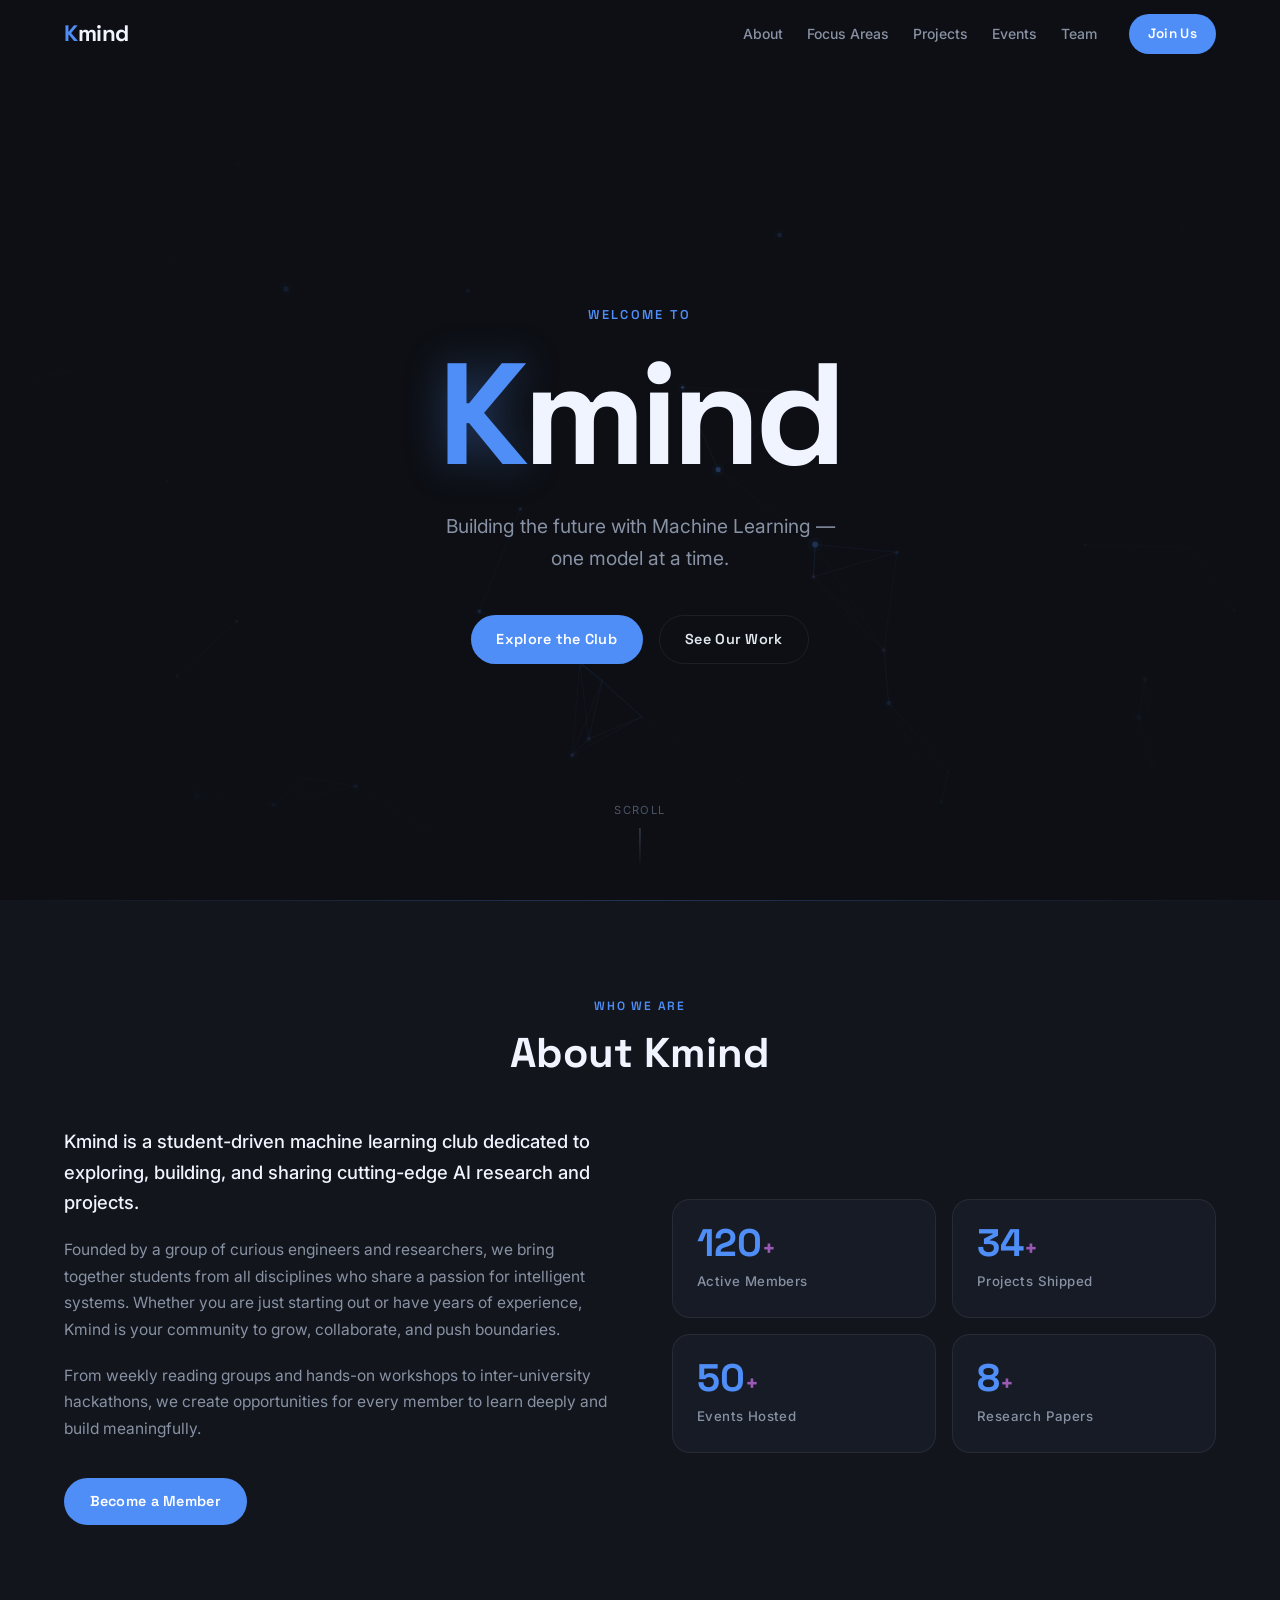
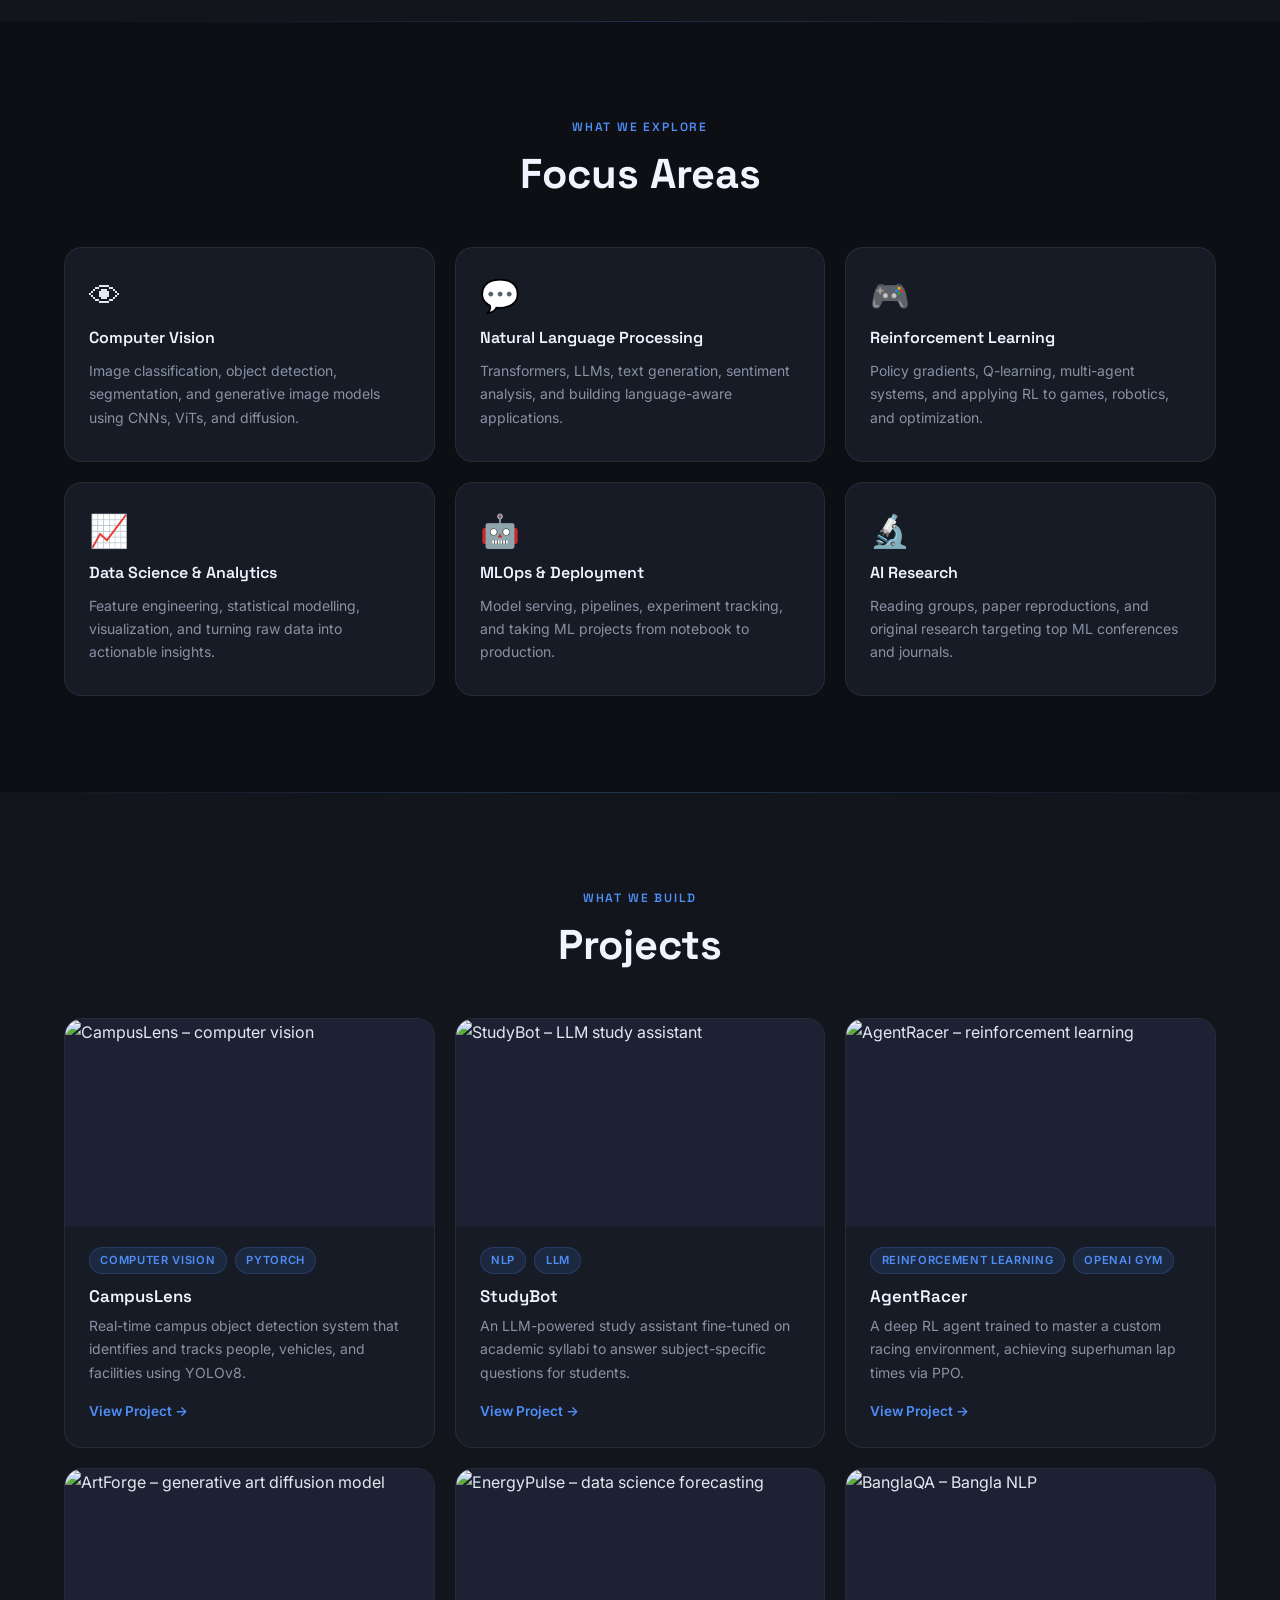
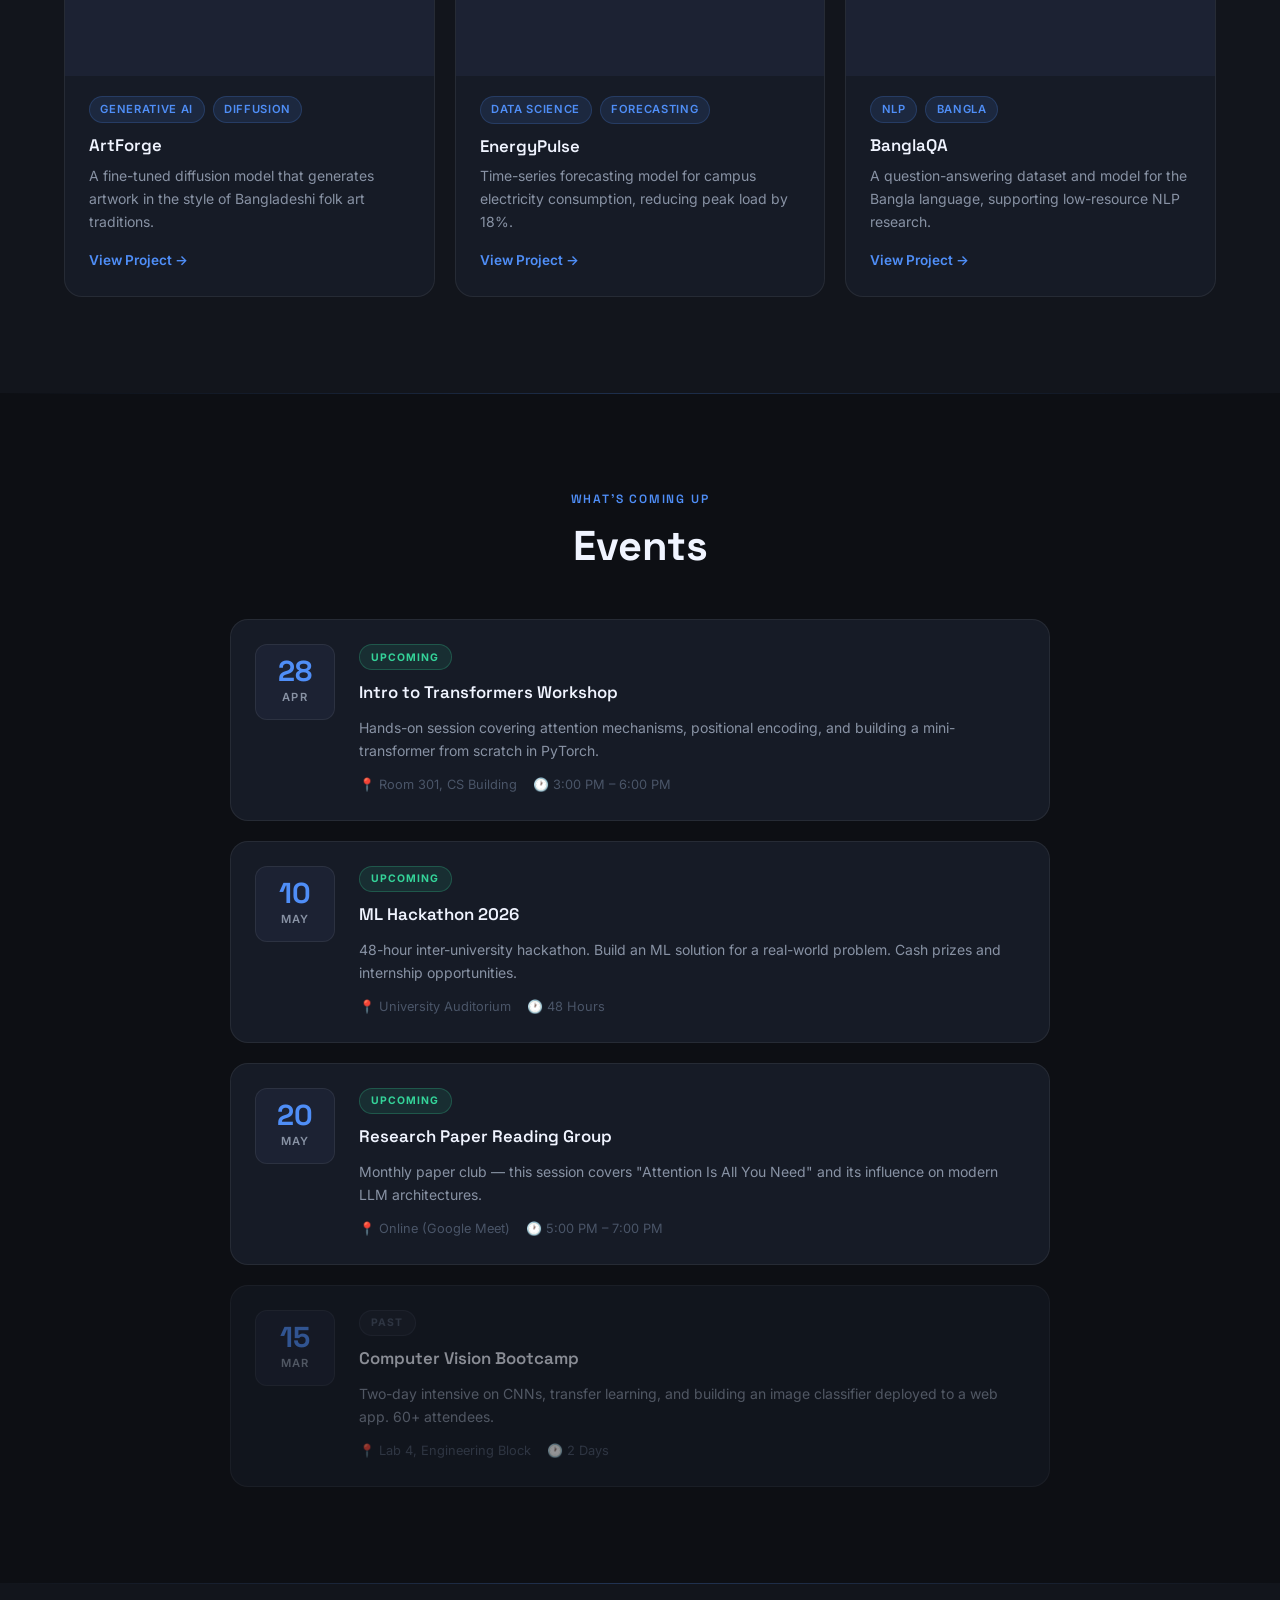
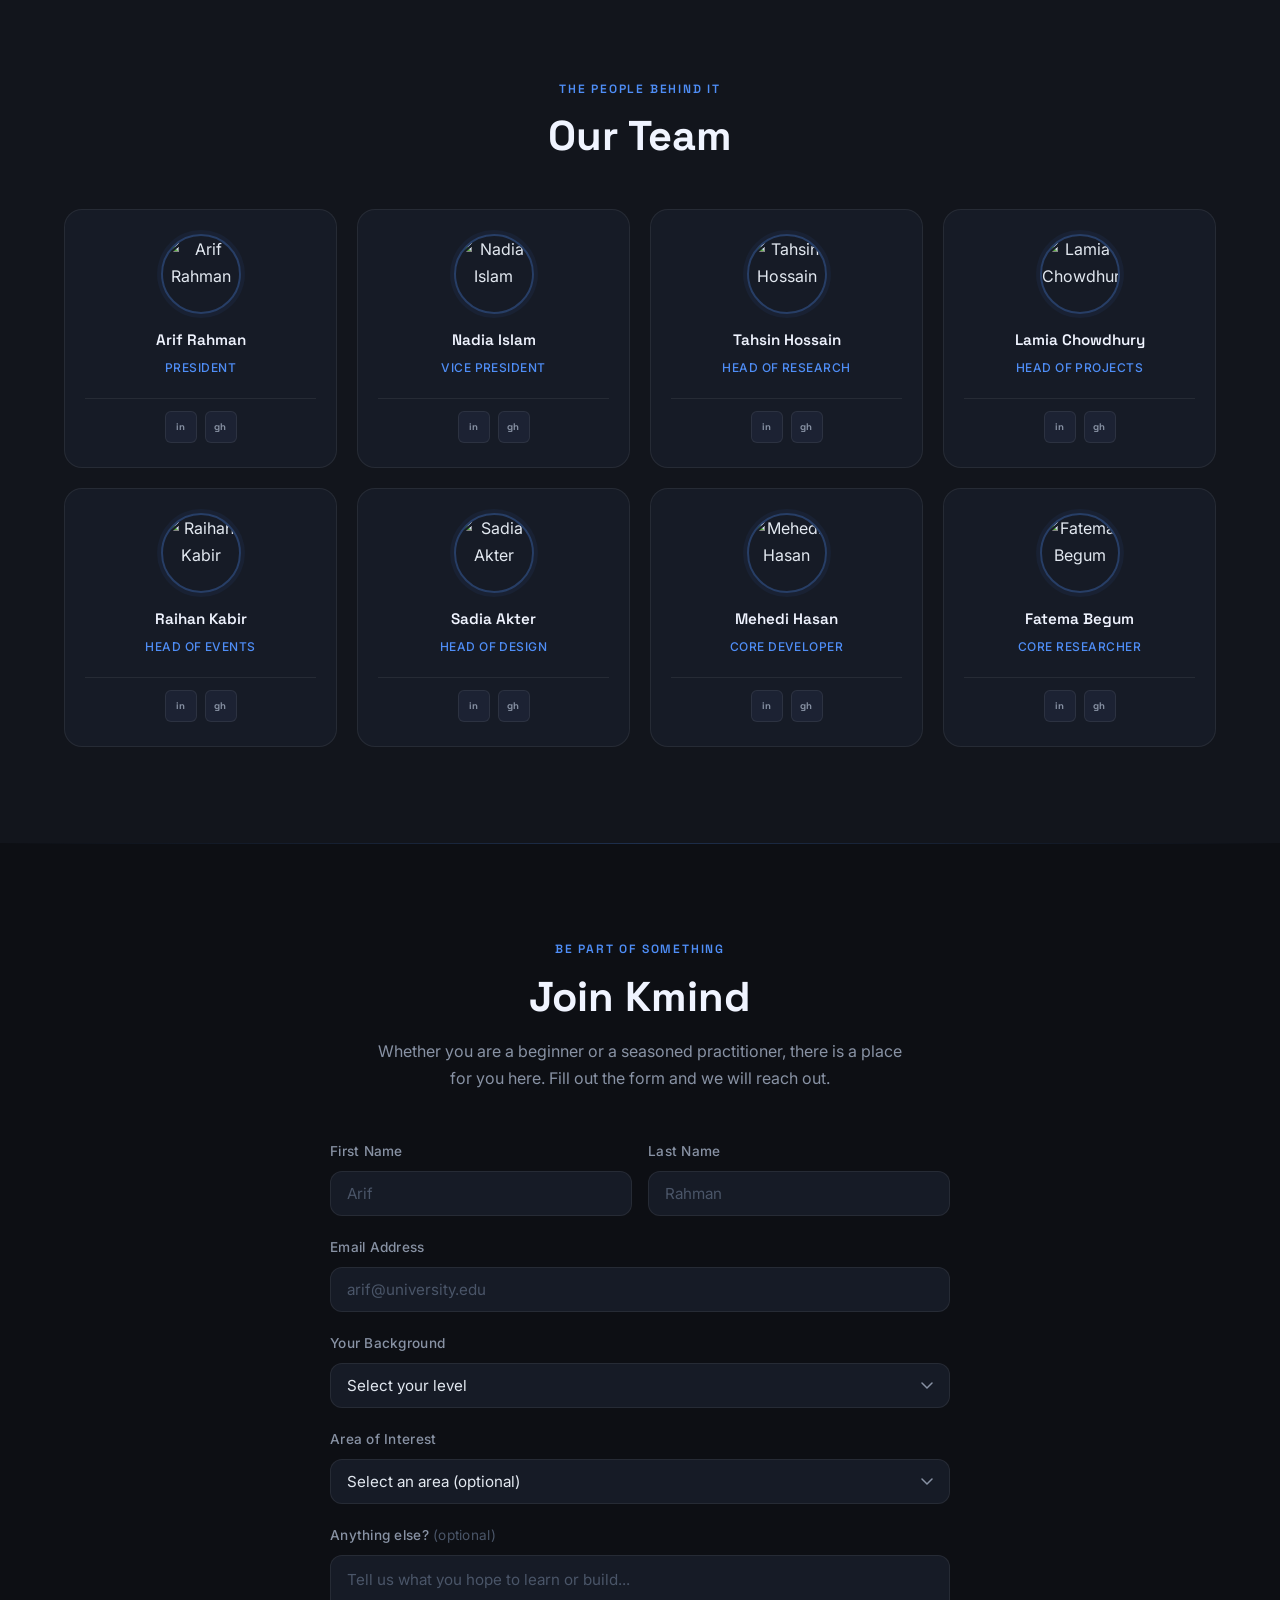
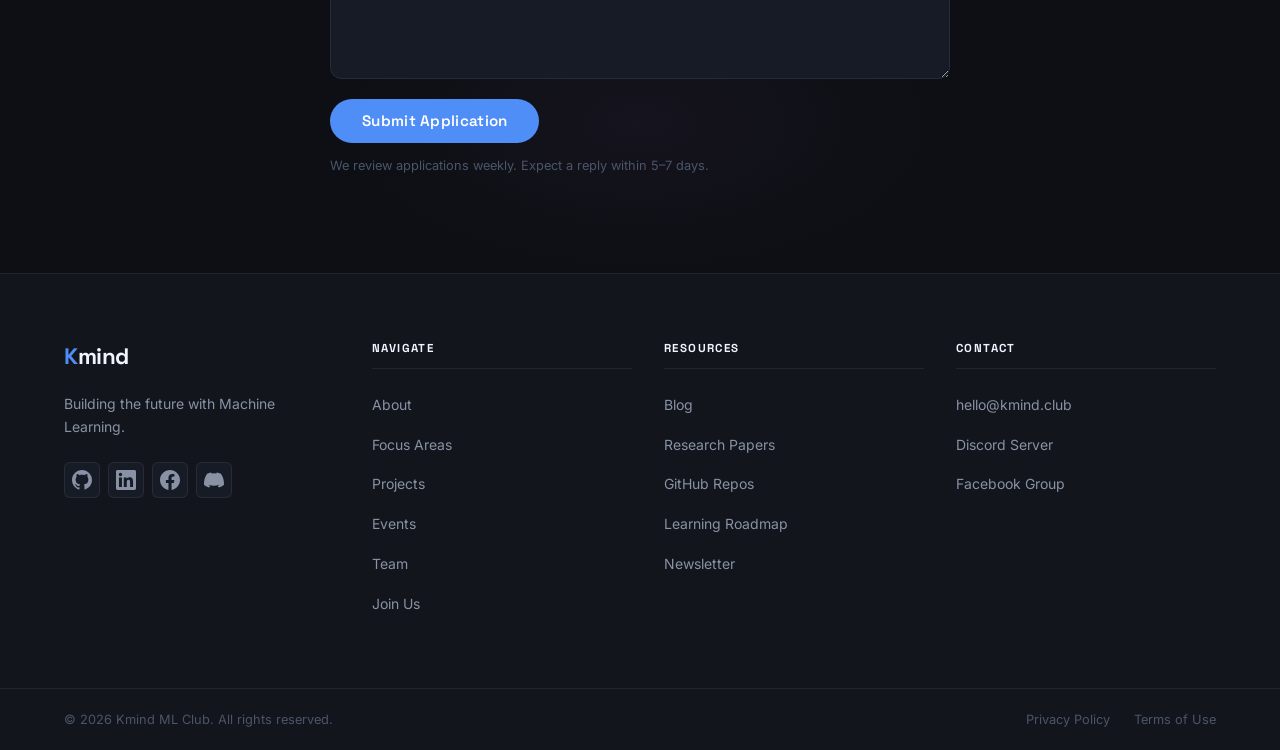
==== commit 17b39f41: "added blog page" ====
--- a/index.html
+++ b/index.html
@@ -638,10 +638,10 @@
           </div>
           <div class="footer__col">
             <h4 class="footer__col-title">Resources</h4>
-            <a href="#" class="footer__link">Blog</a>
-            <a href="#" class="footer__link">Research Papers</a>
+            <a href="blog.html" class="footer__link">Blog</a>
+            <a href="research.html" class="footer__link">Research Papers</a>
             <a href="#" class="footer__link">GitHub Repos</a>
-            <a href="#" class="footer__link">Learning Roadmap</a>
+            <a href="roadmap.html" class="footer__link">Learning Roadmap</a>
             <a href="#" class="footer__link">Newsletter</a>
           </div>
           <div class="footer__col">
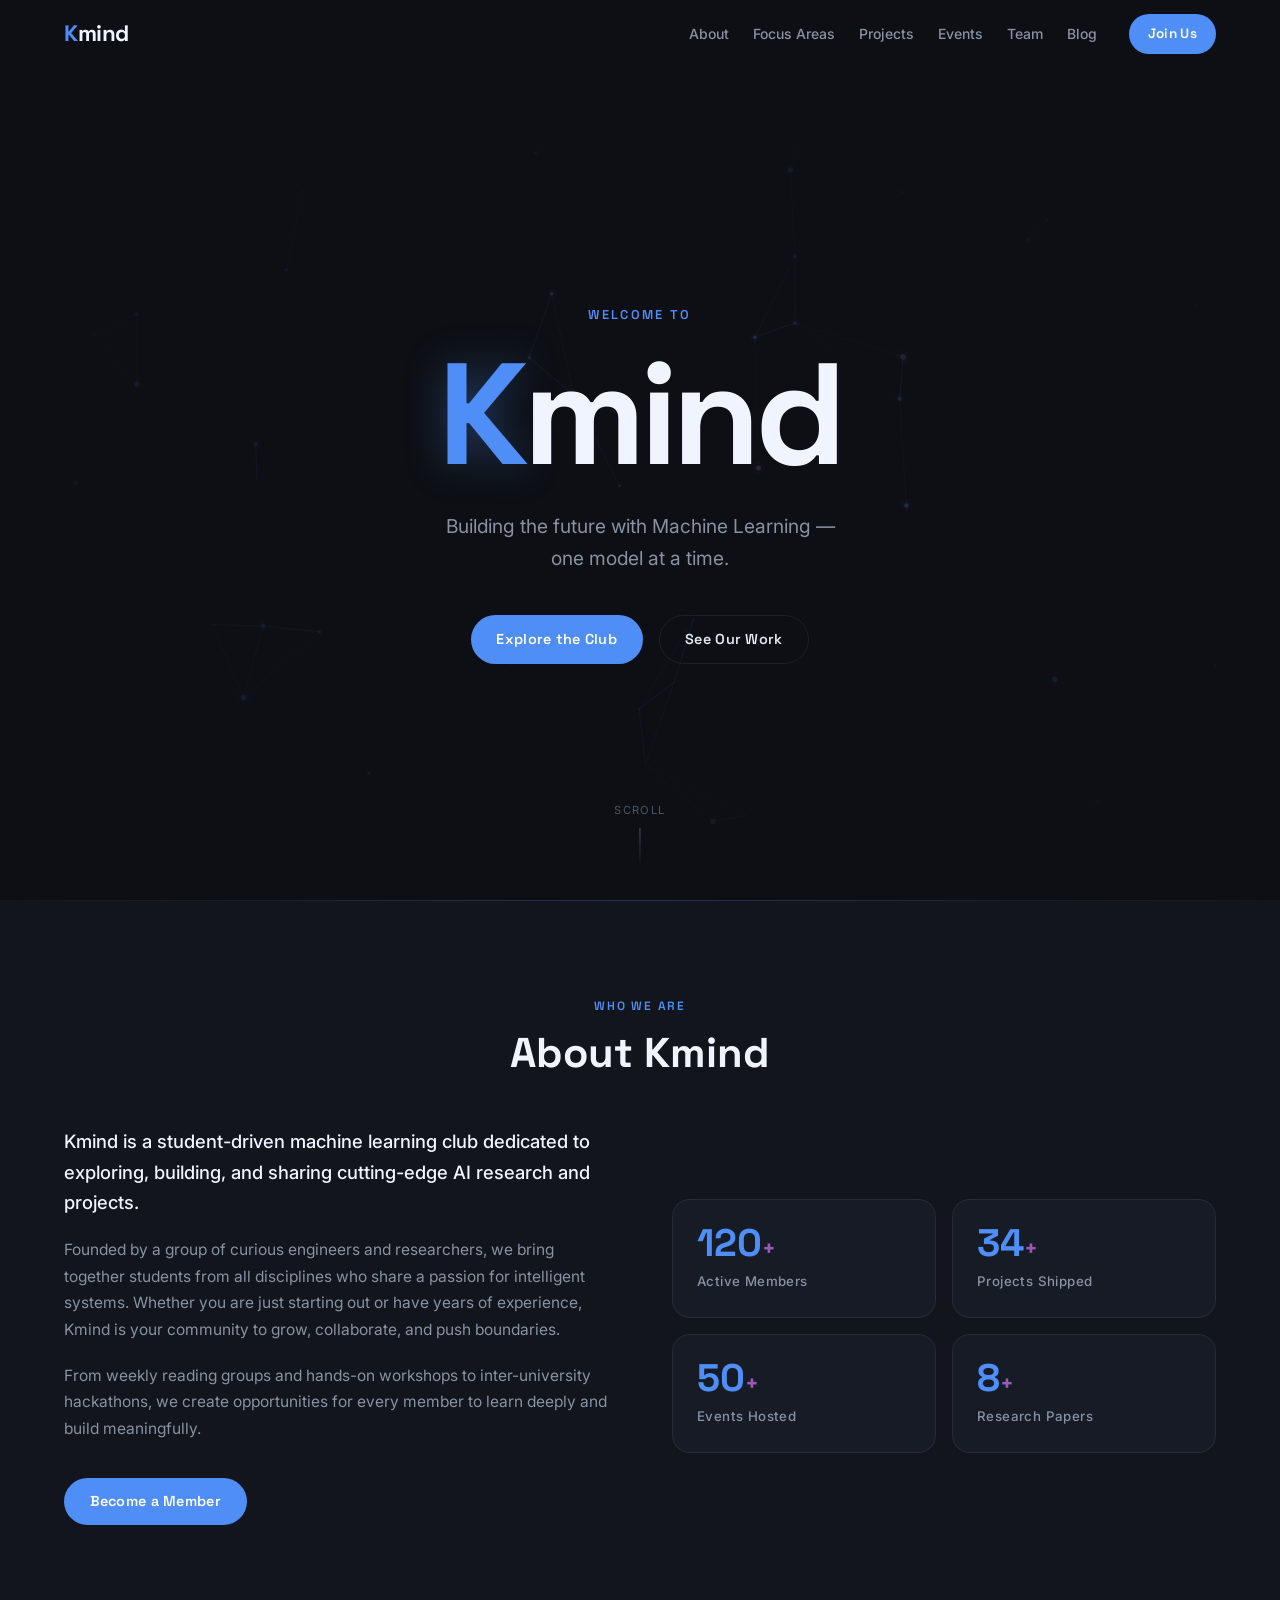
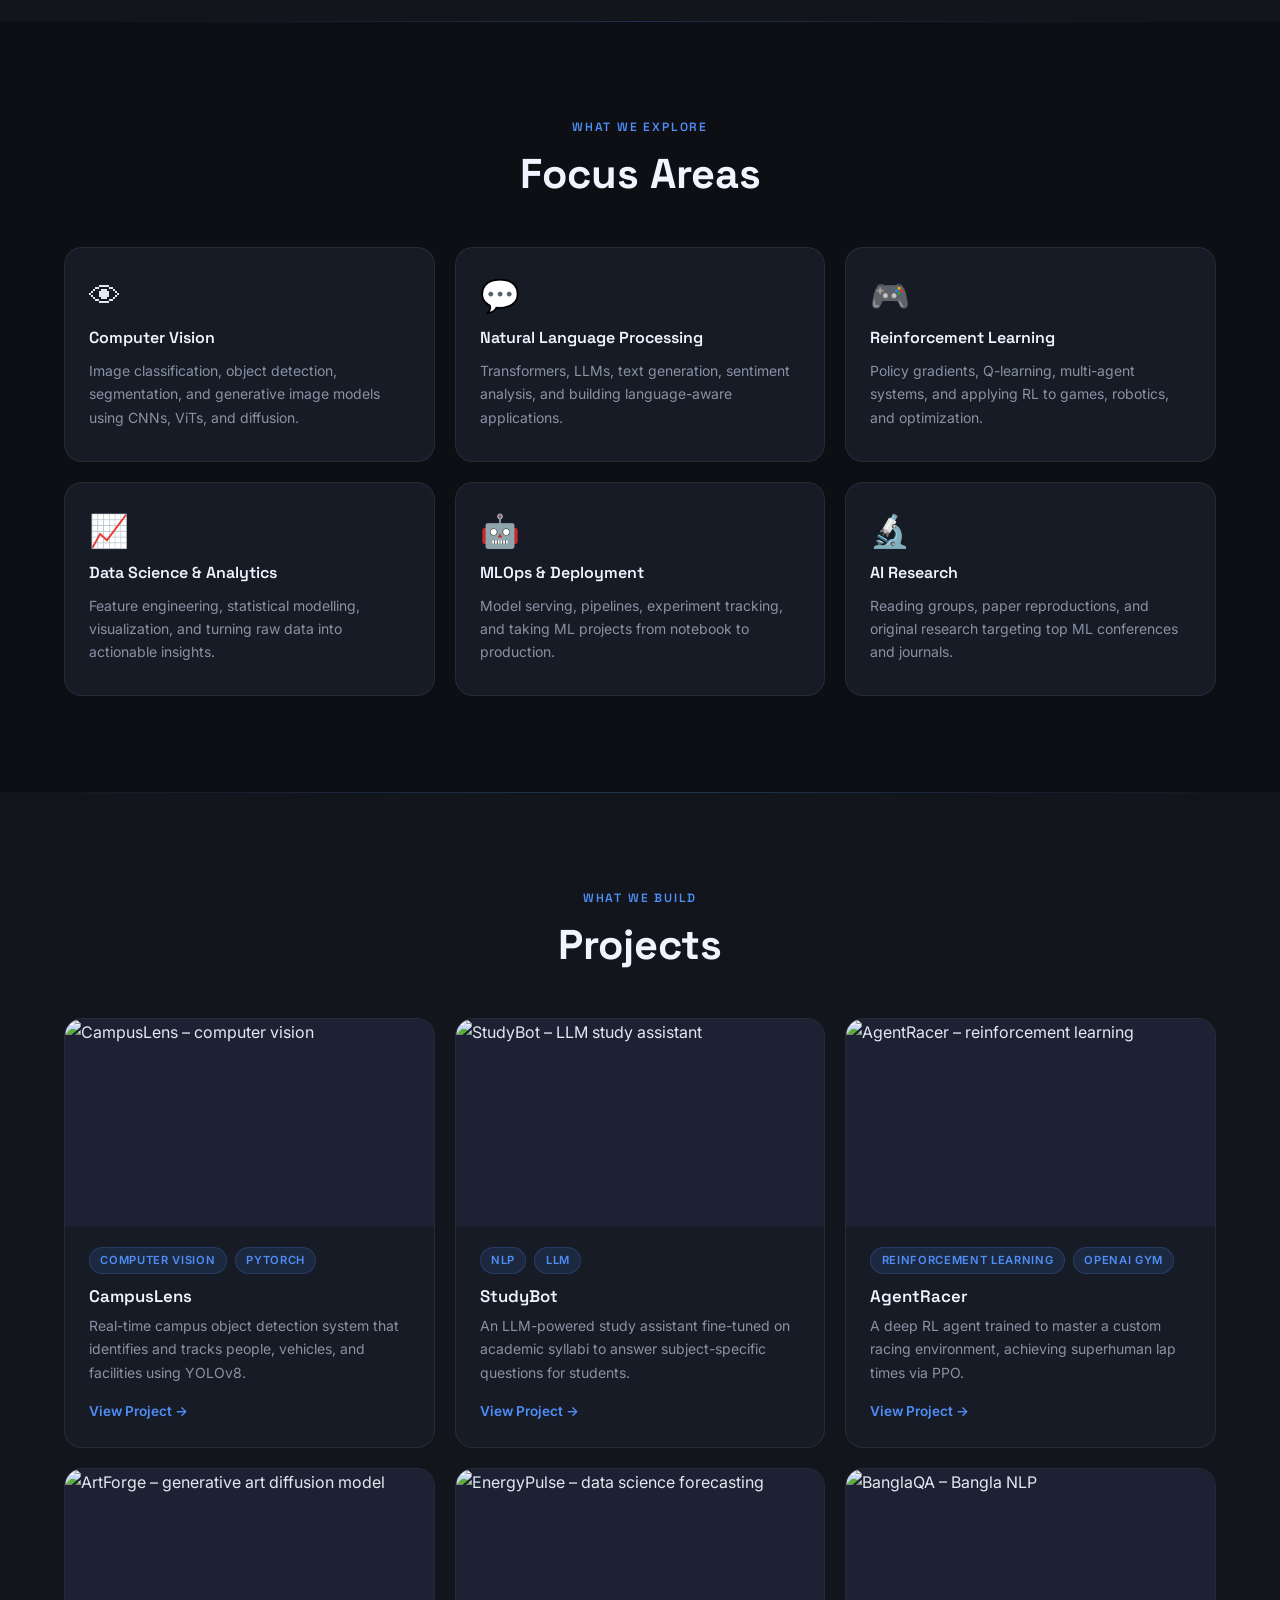
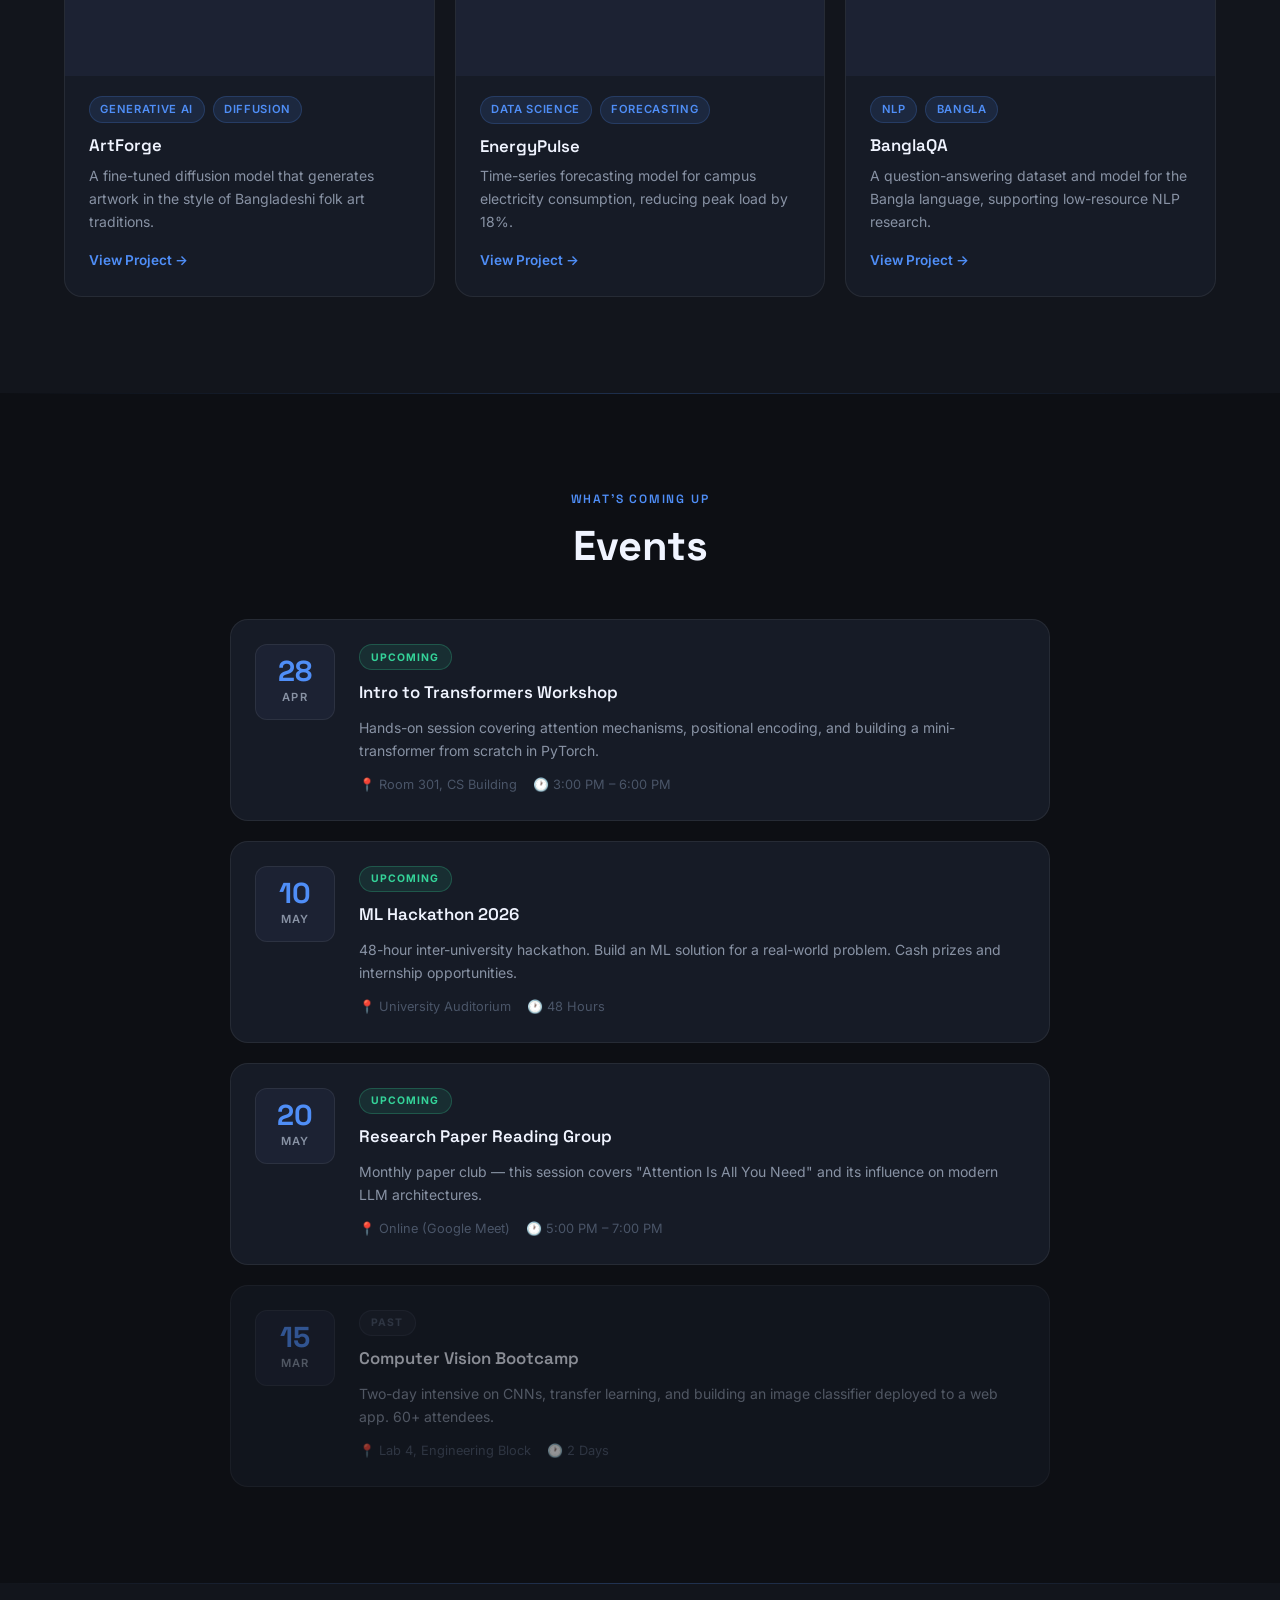
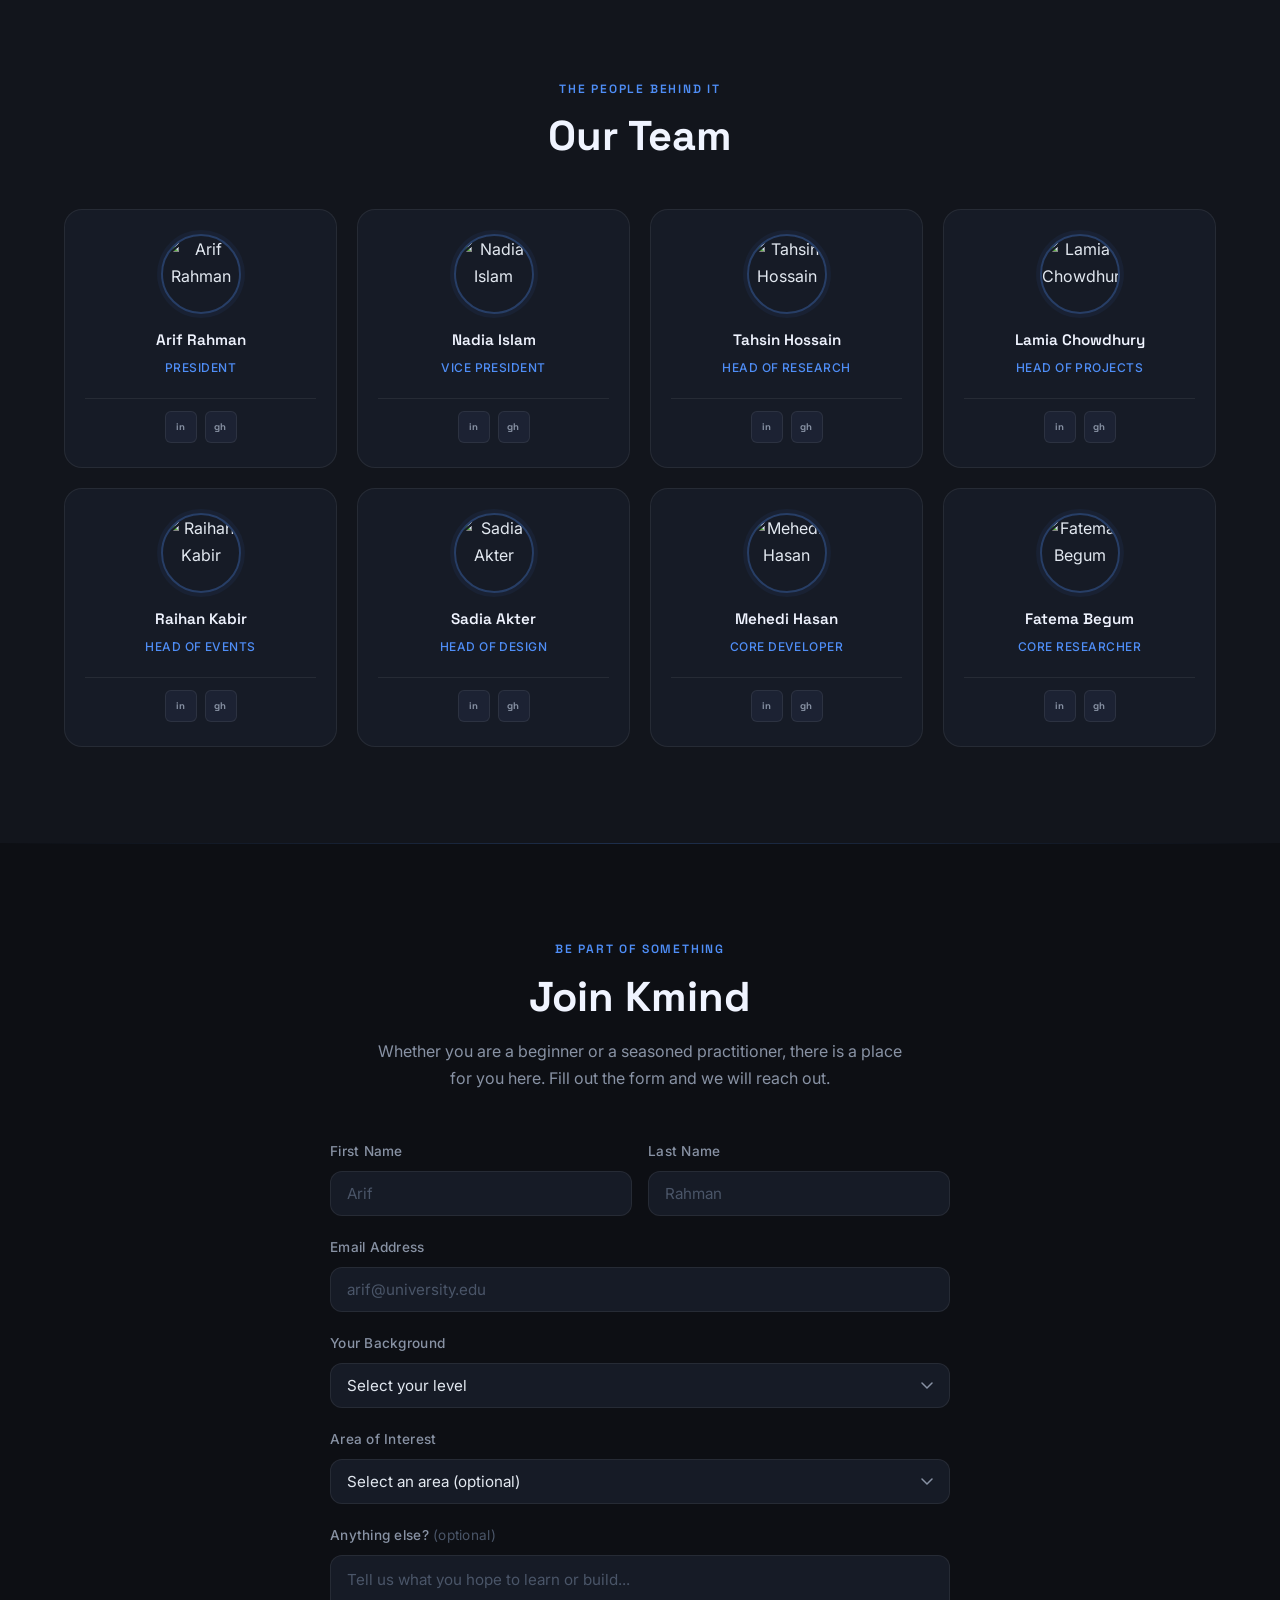
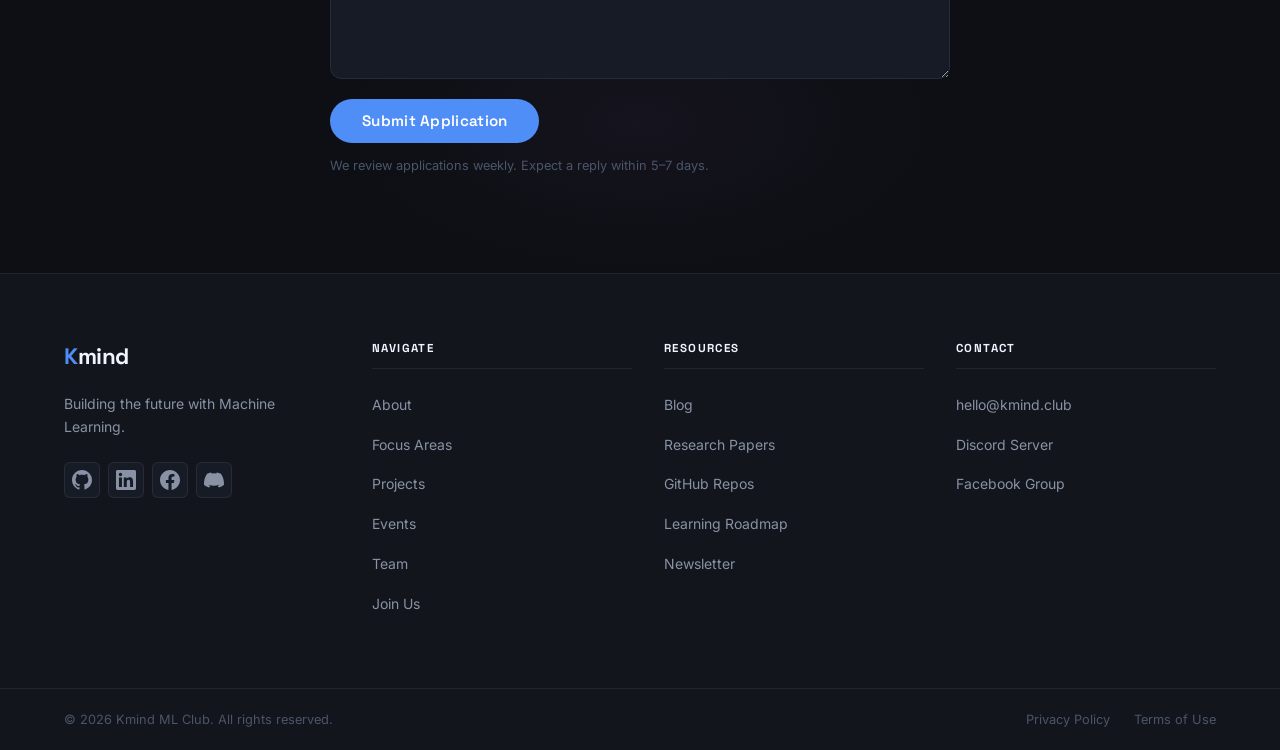
==== commit c2e65920: "Fixed Nav Linking" ====
--- a/index.html
+++ b/index.html
@@ -22,6 +22,7 @@
           <a href="#projects">Projects</a>
           <a href="#events">Events</a>
           <a href="#team">Team</a>
+          <a href="blog.html">Blog</a>
         </nav>
 
         <a href="#join" class="btn btn--primary navbar__cta">Join Us</a>
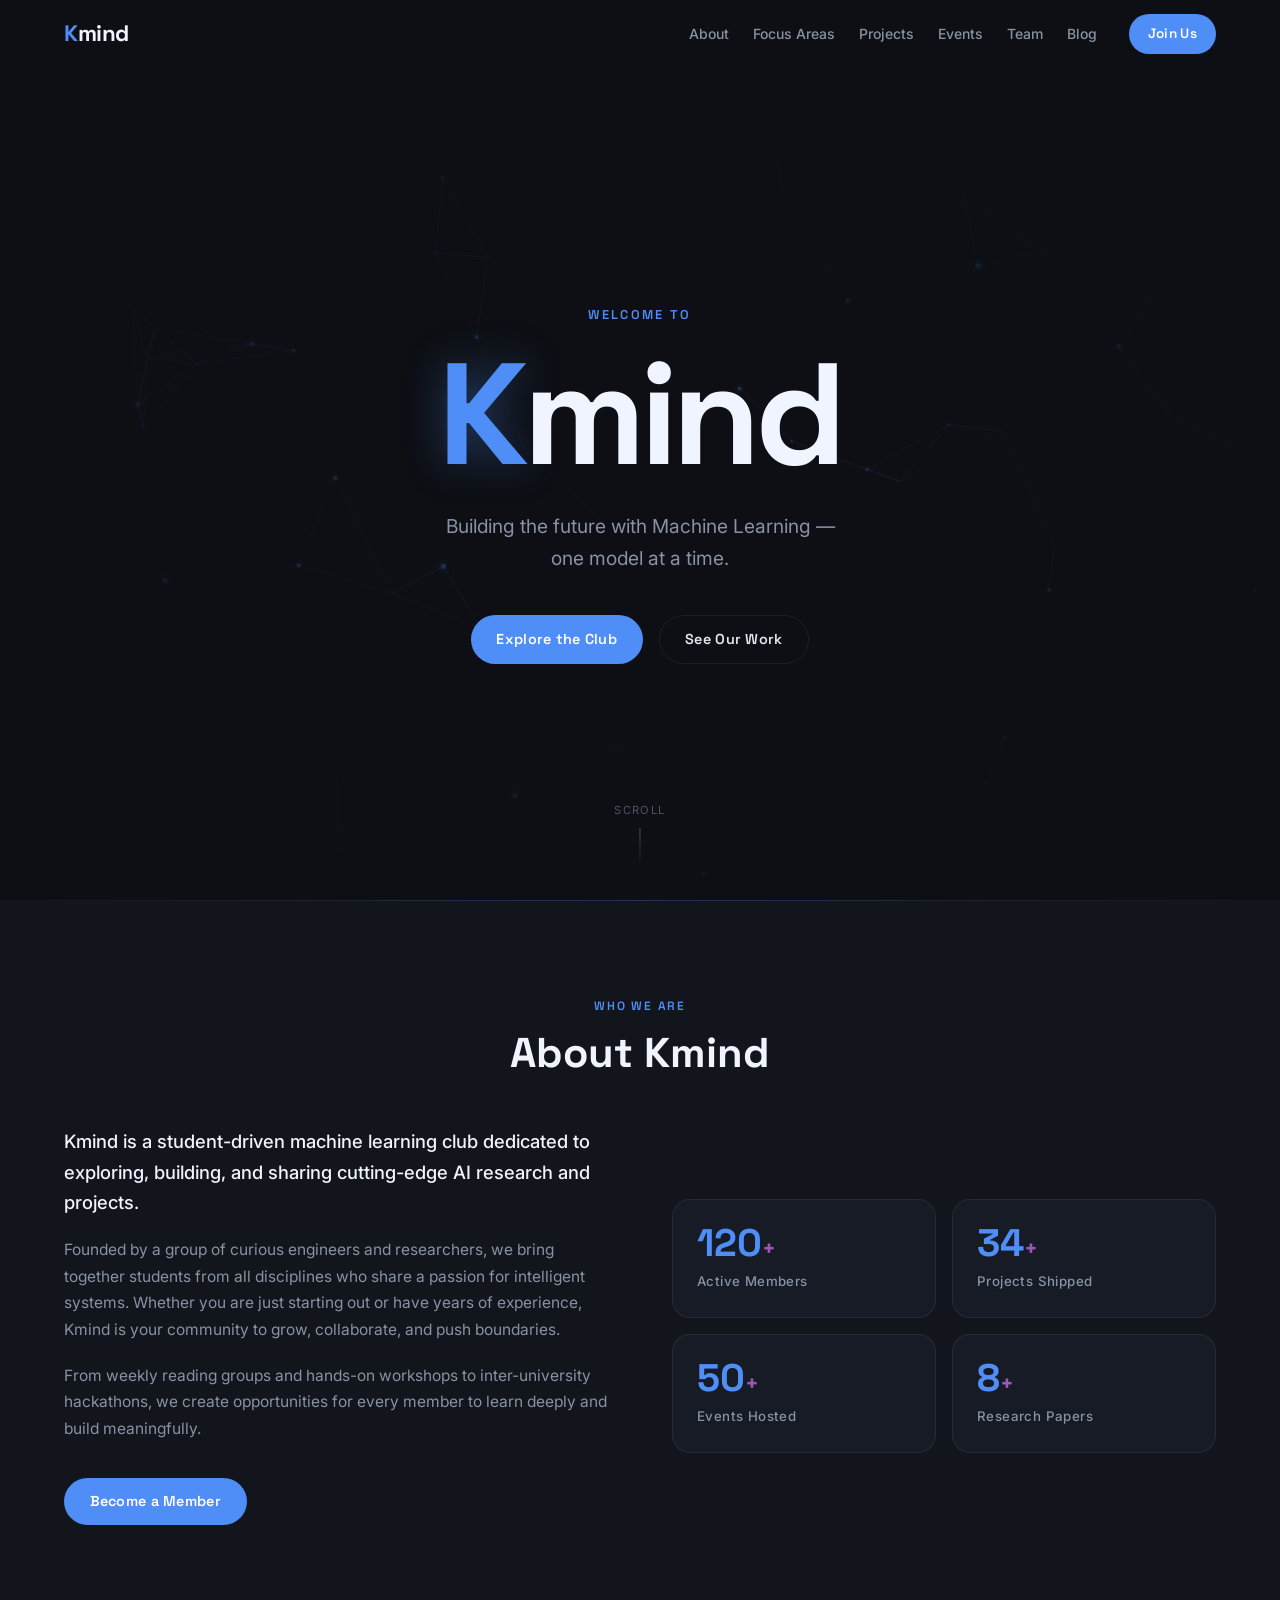
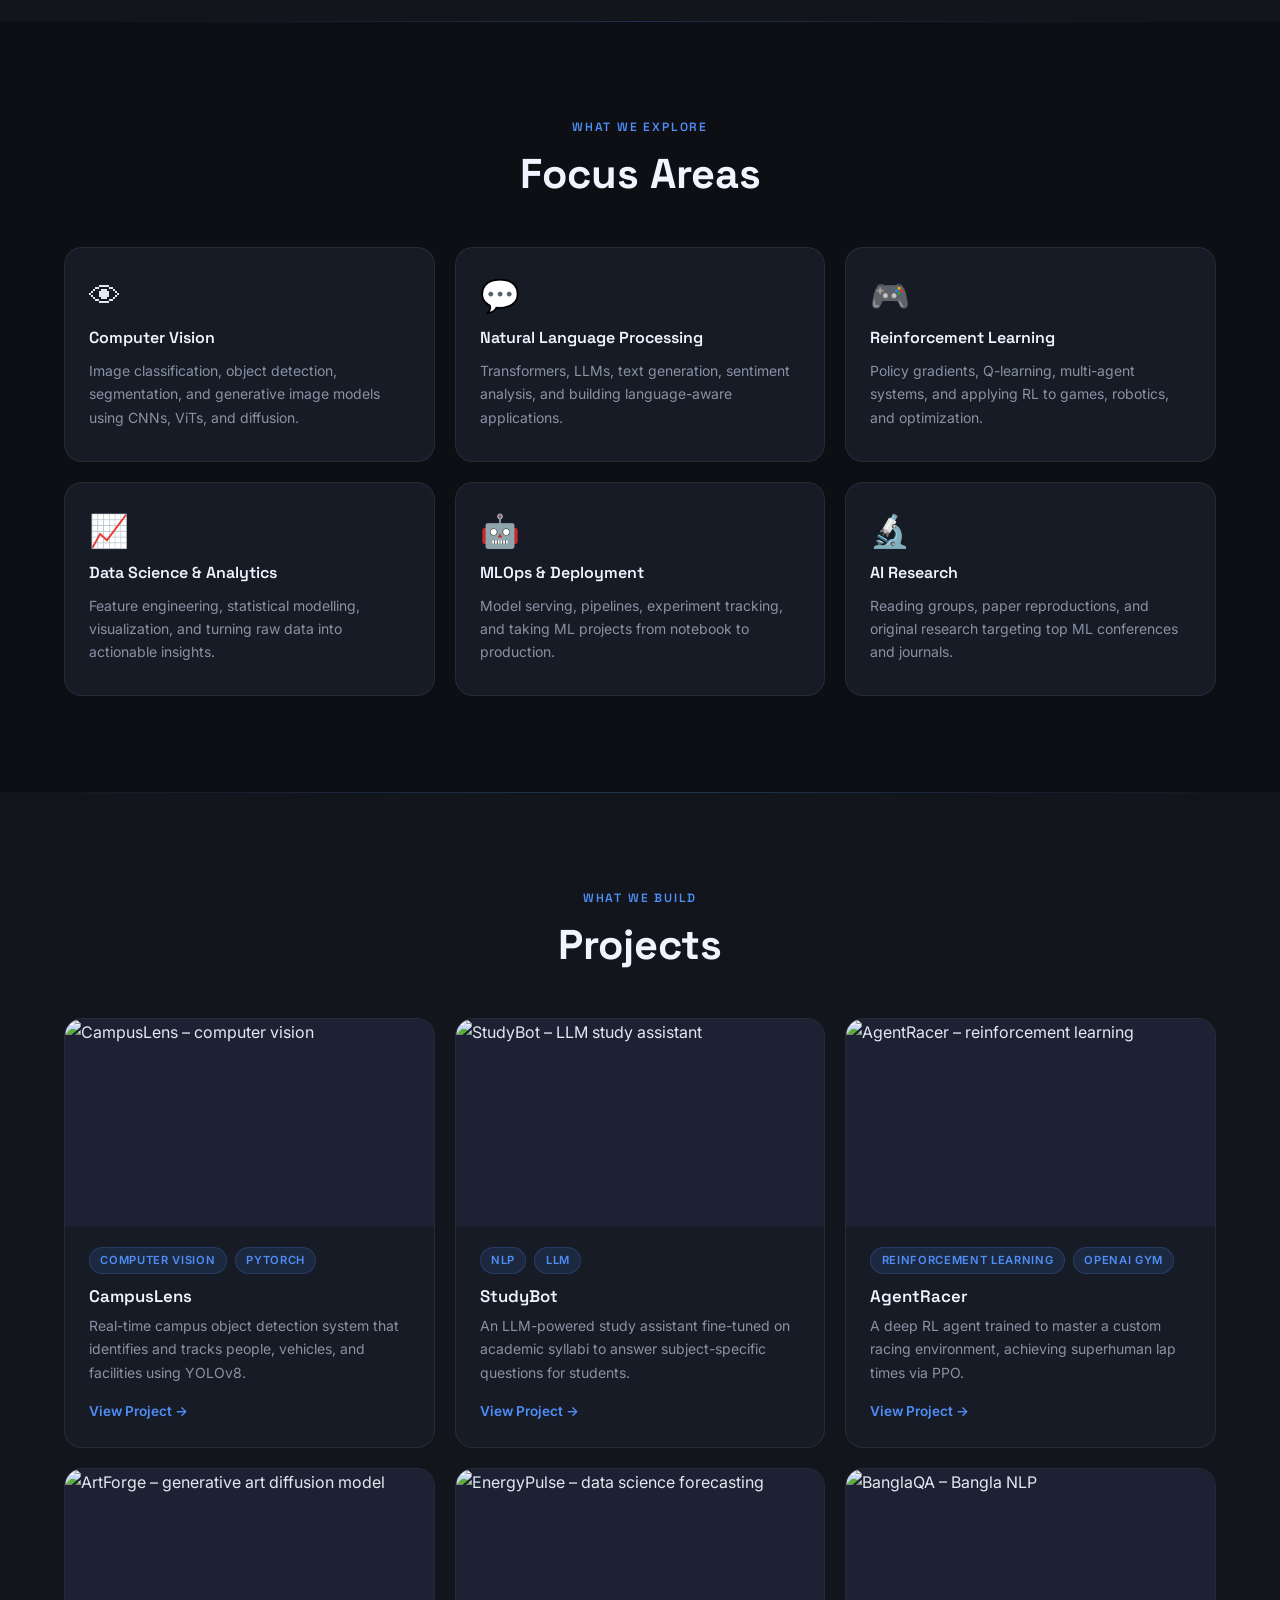
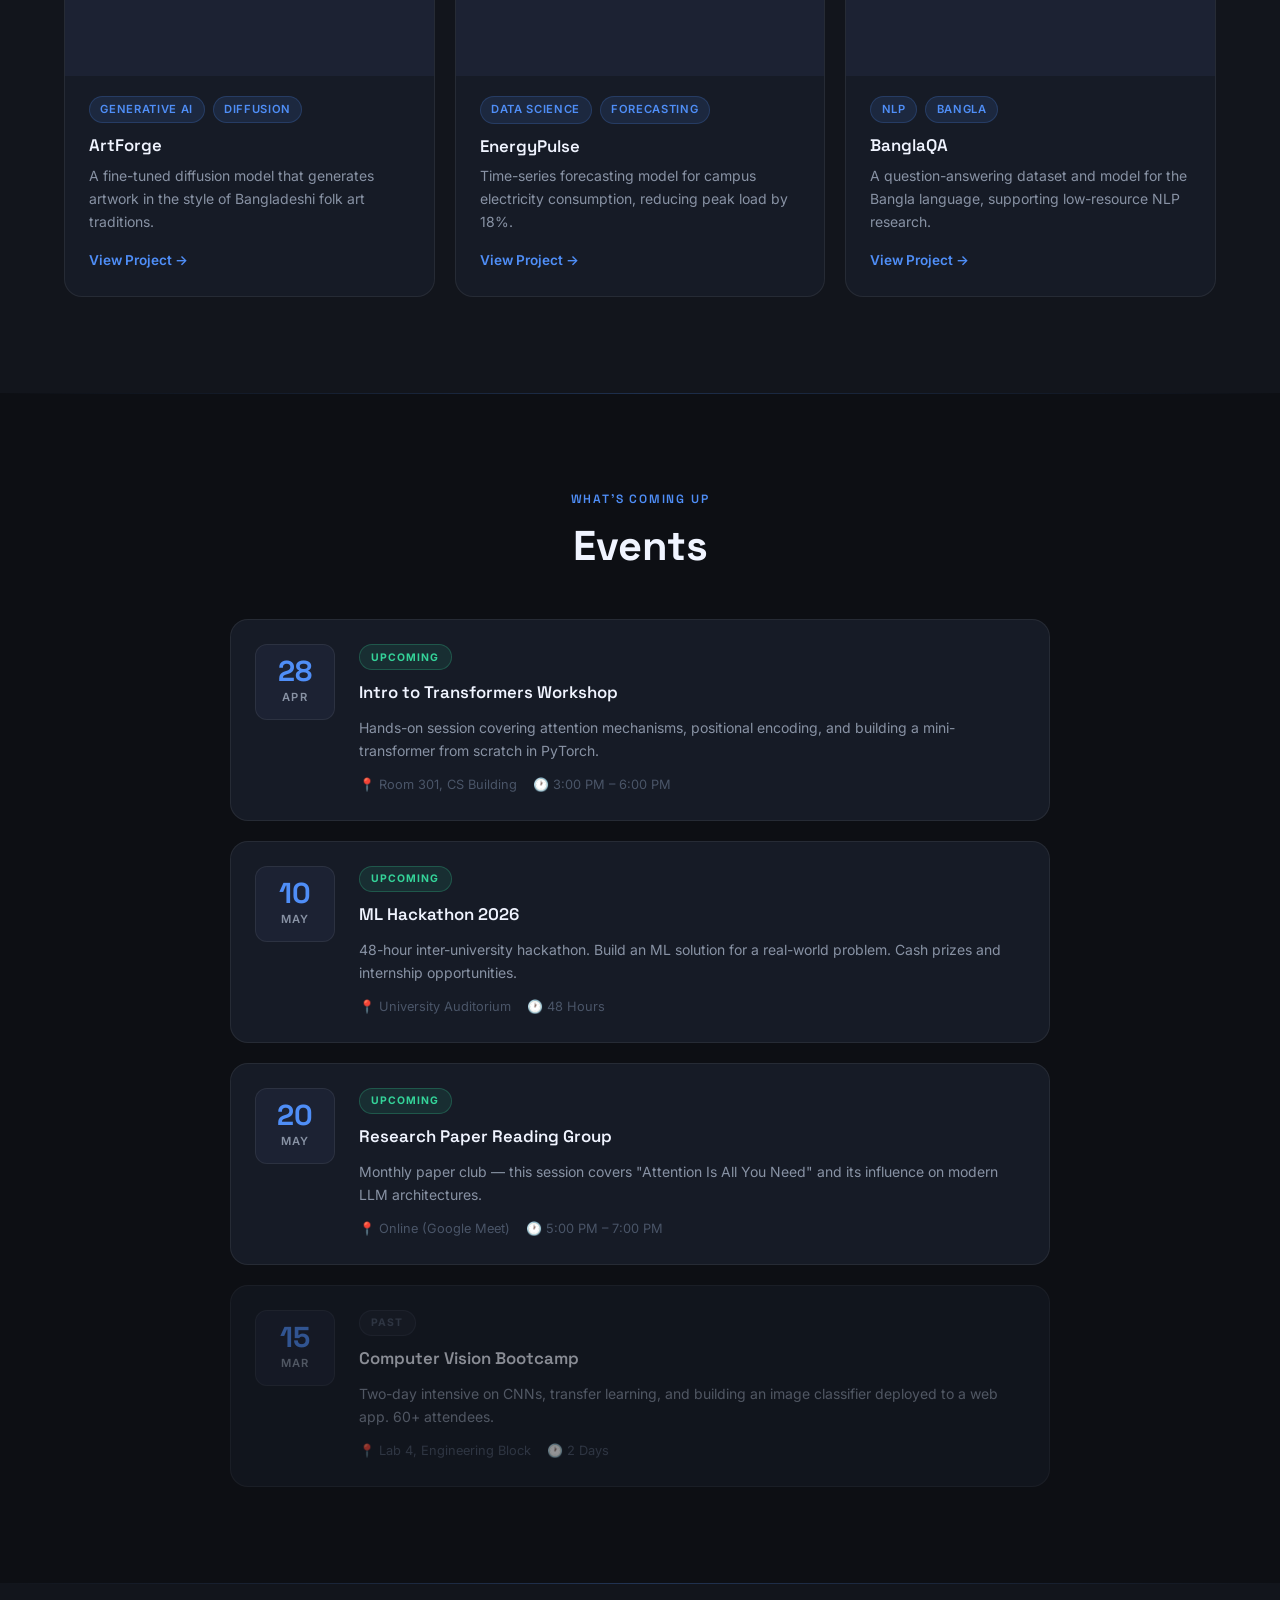
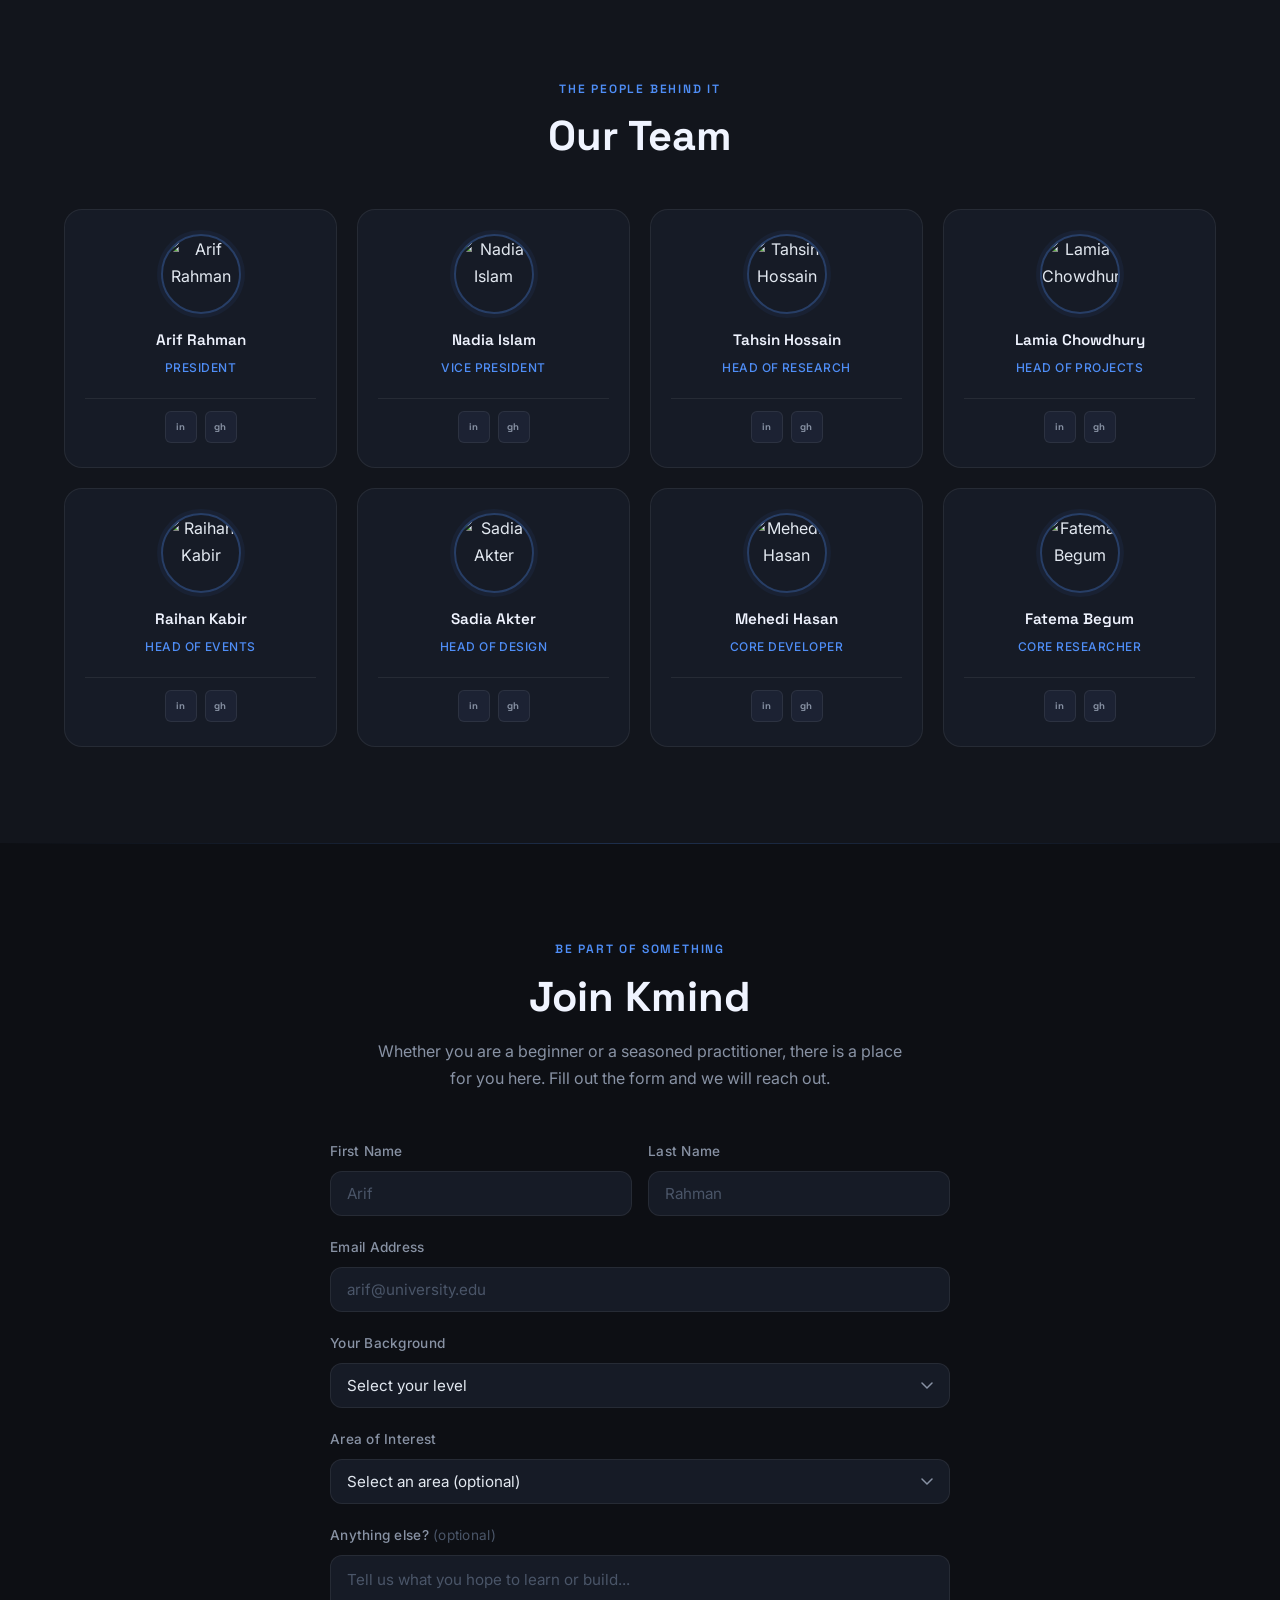
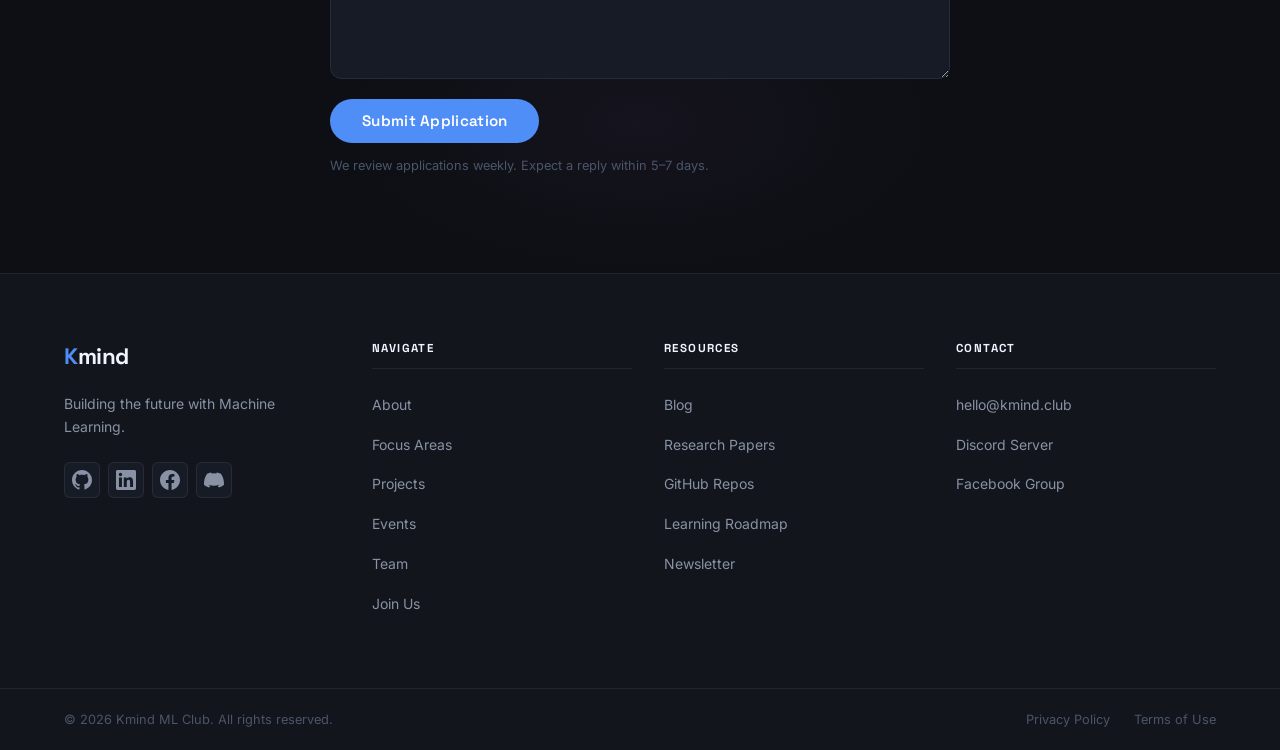
==== commit 5bfb9eb3: "Updated blog details and project details page" ====
--- a/index.html
+++ b/index.html
@@ -218,7 +218,7 @@
                   Real-time campus object detection system that identifies
                   and tracks people, vehicles, and facilities using YOLOv8.
                 </p>
-                <a href="#" class="project-card__link">View Project &rarr;</a>
+                <a href="project-campuslens.html" class="project-card__link">View Project &rarr;</a>
               </div>
             </article>
 
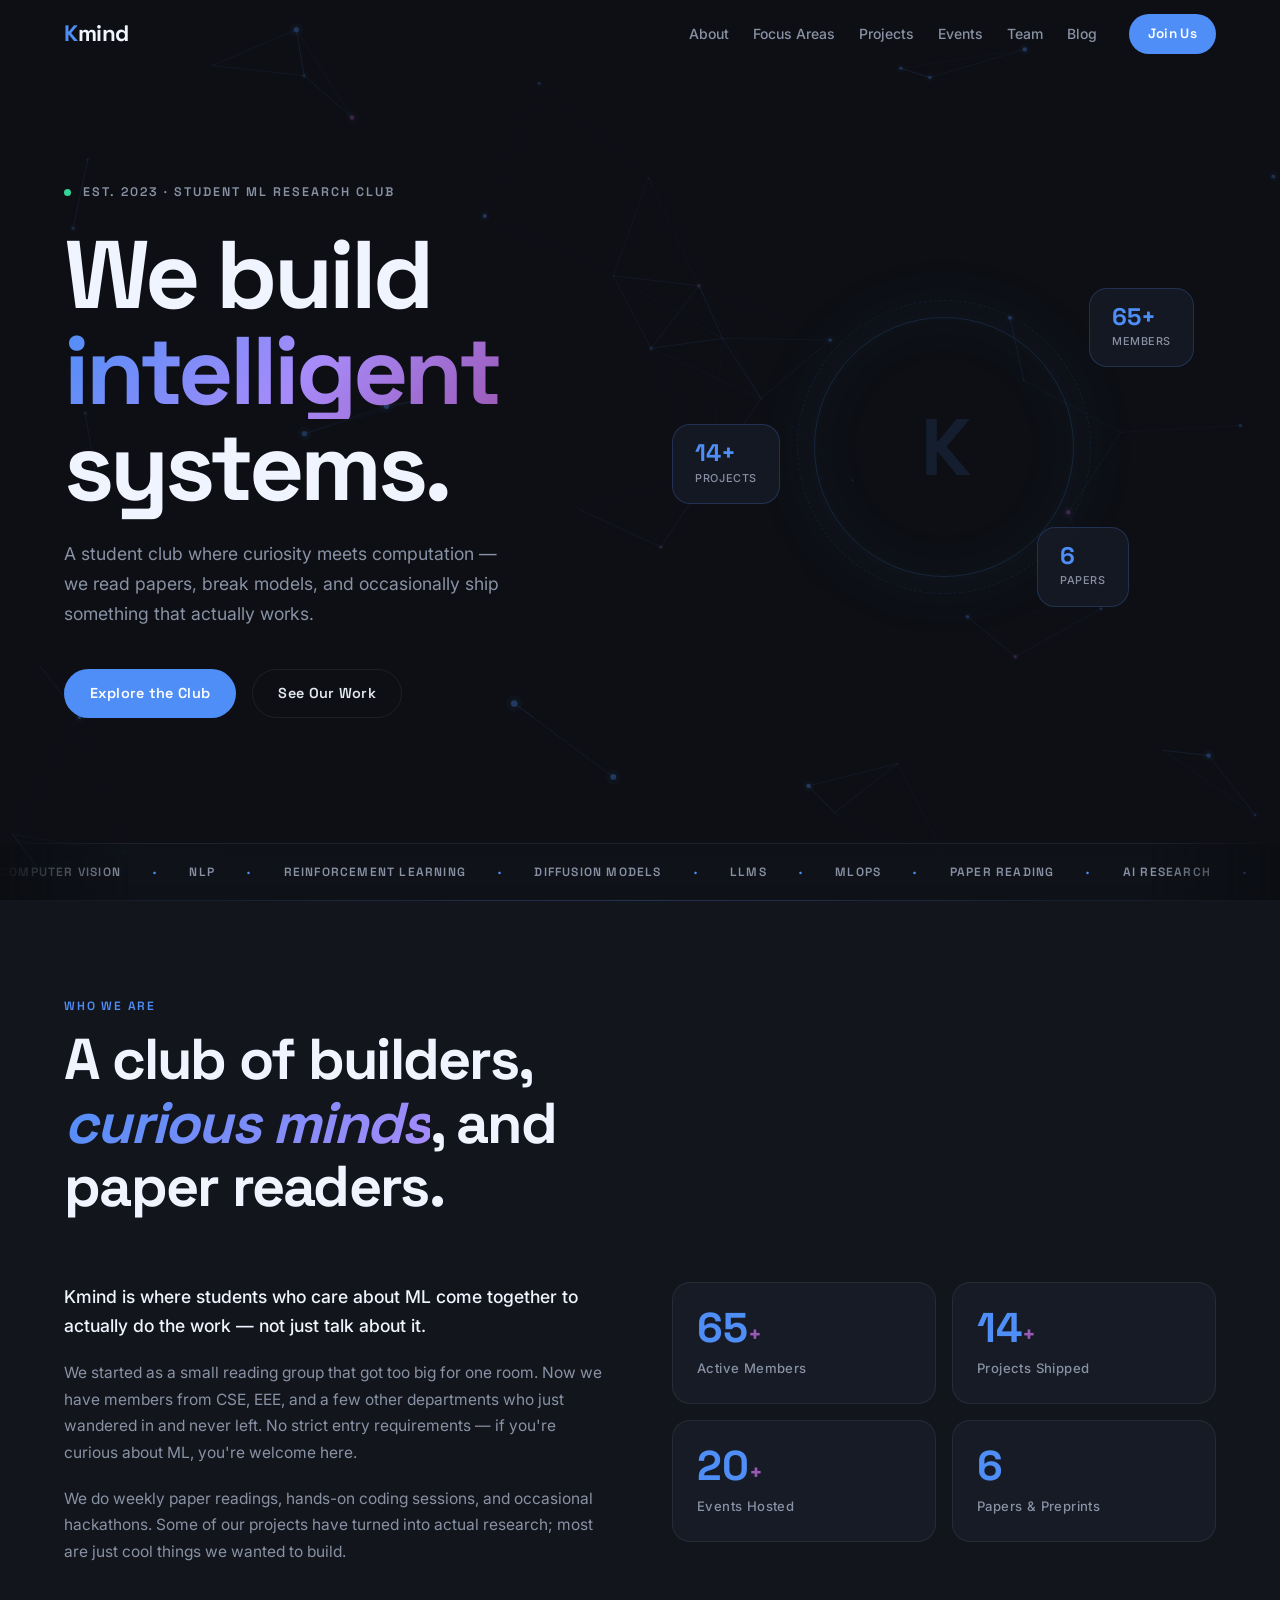
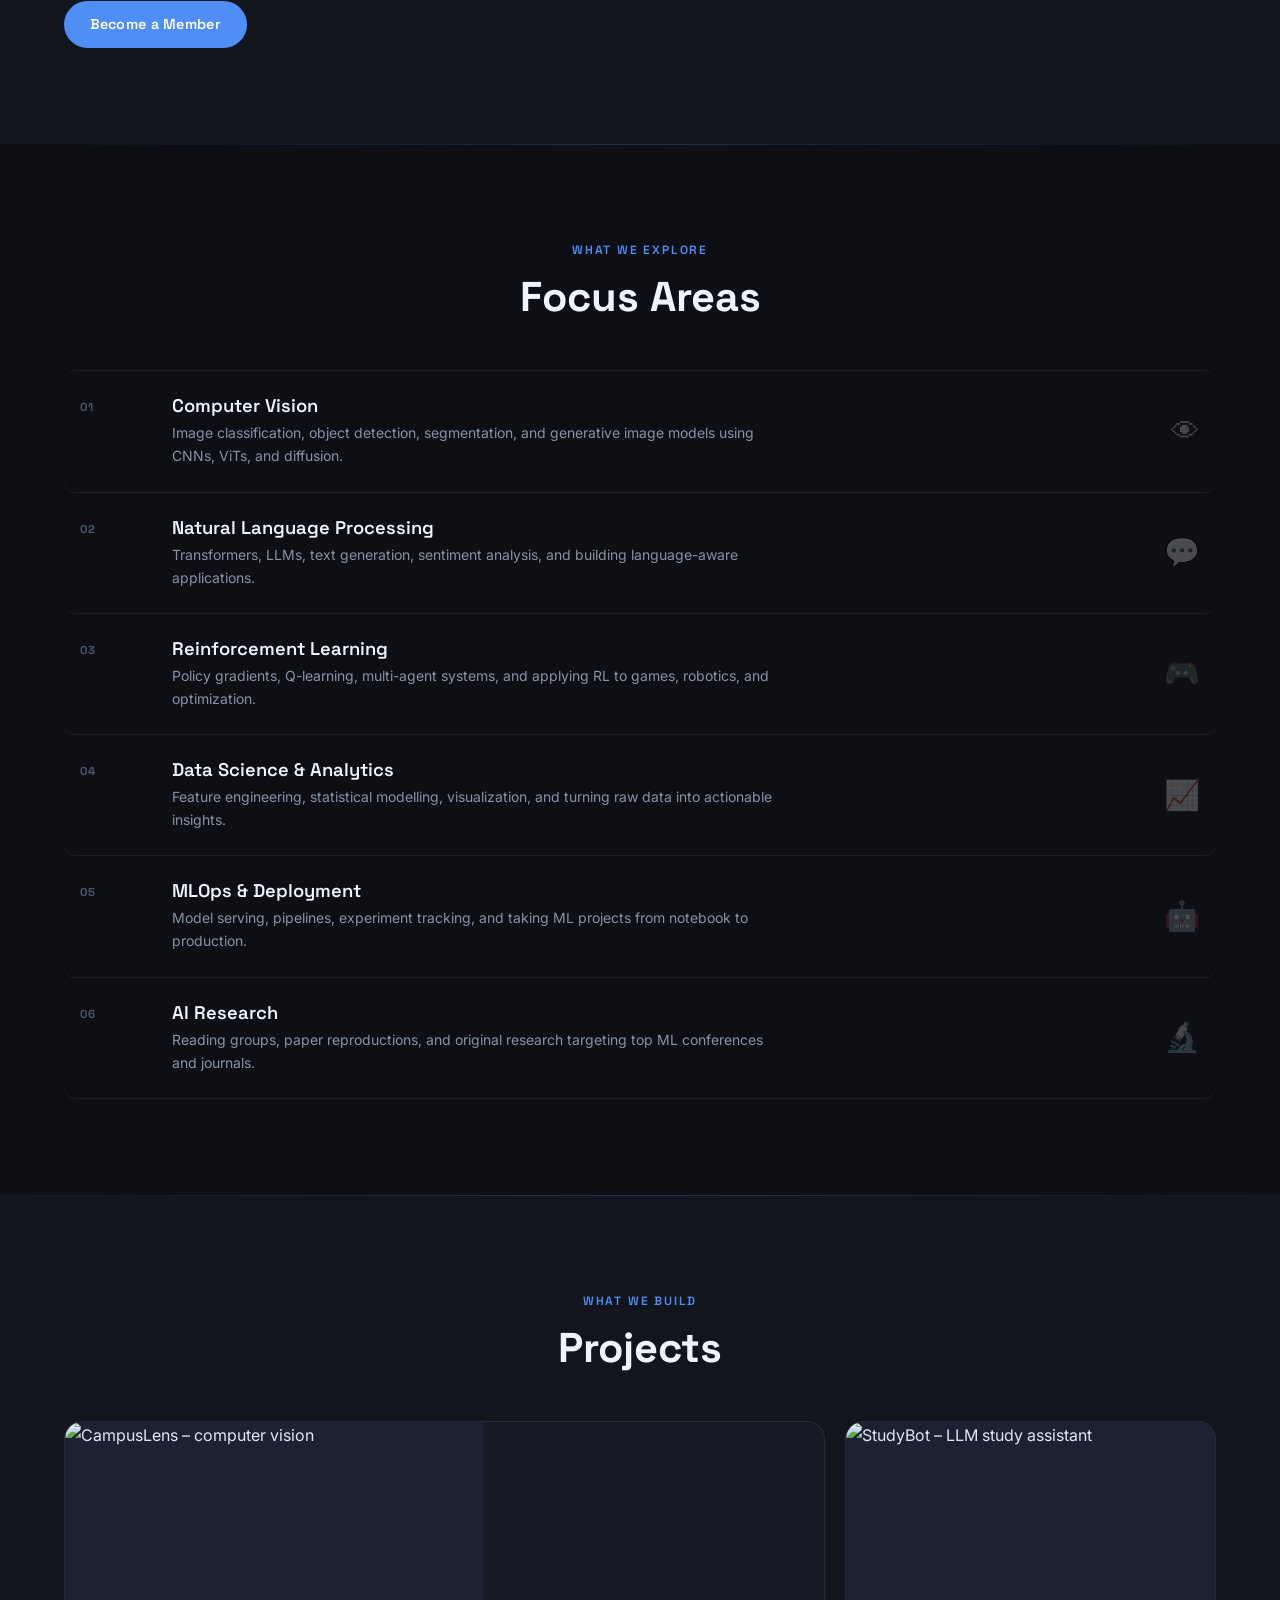
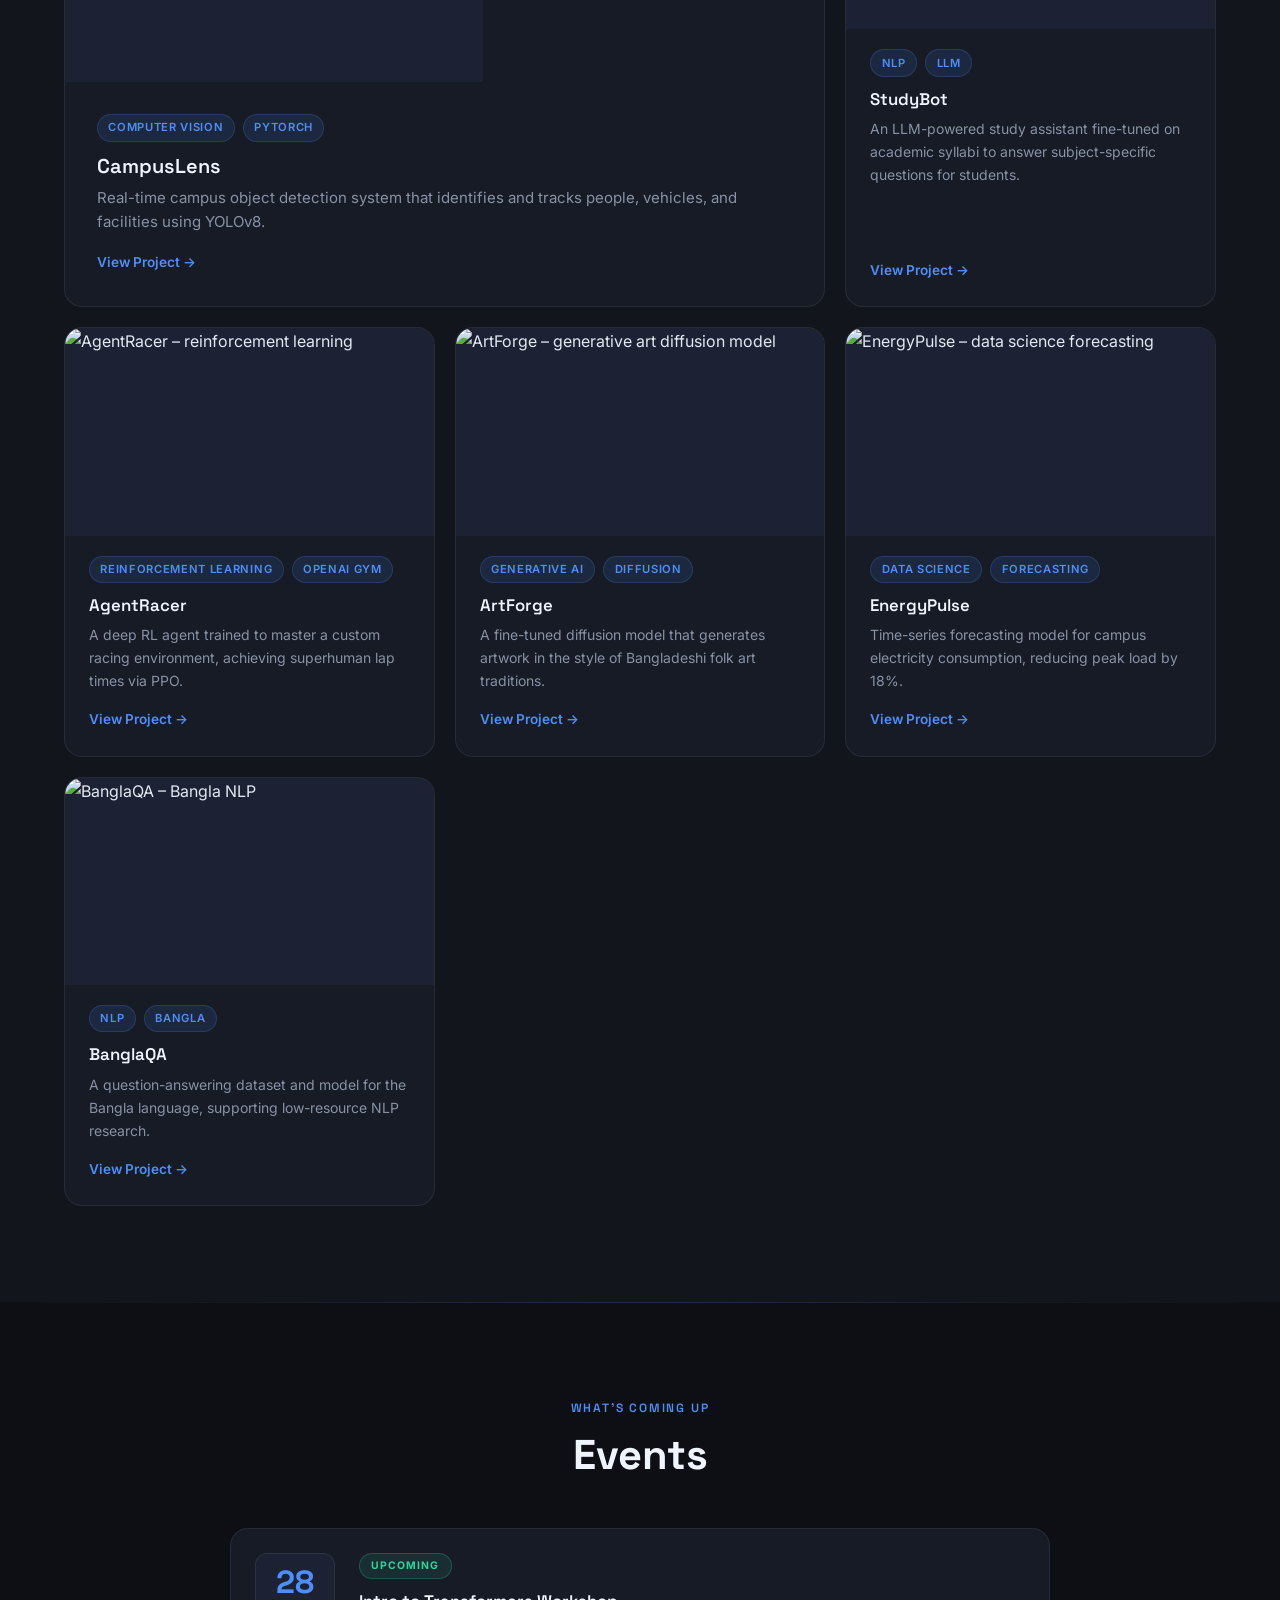
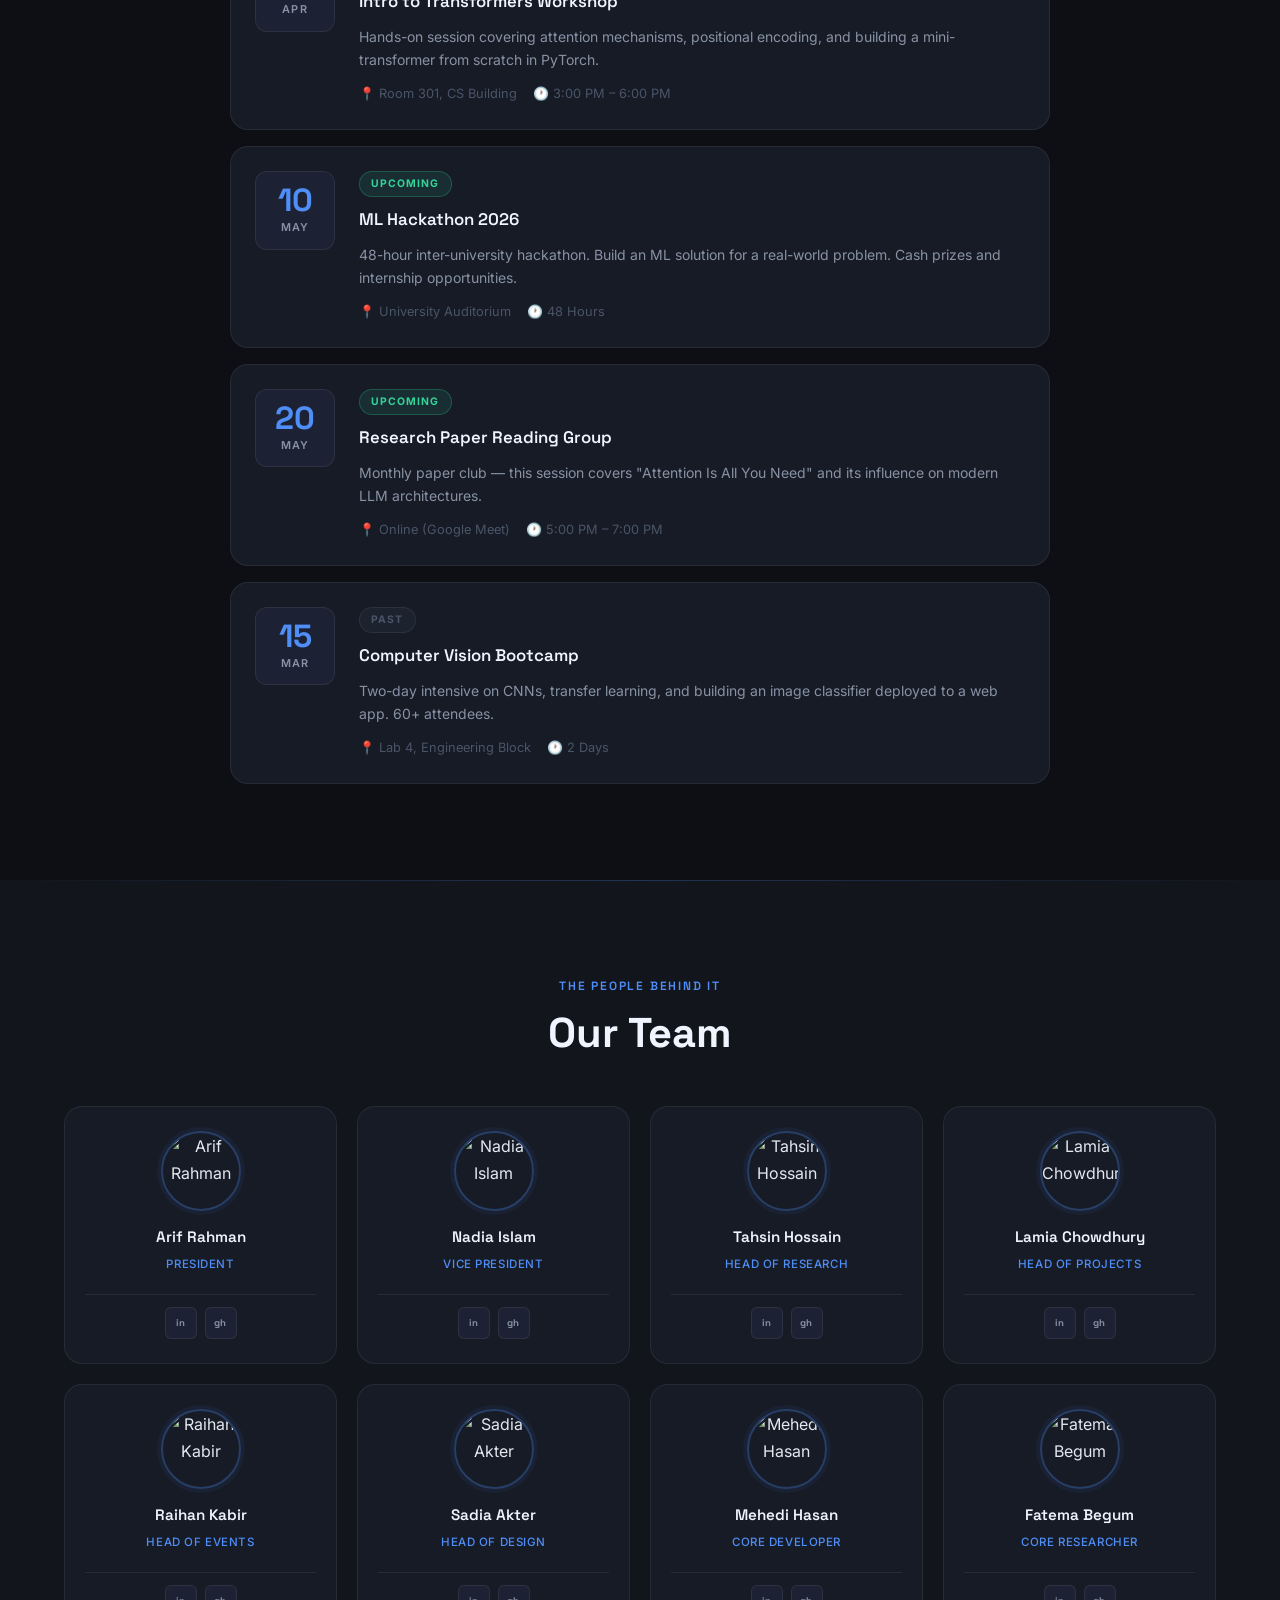
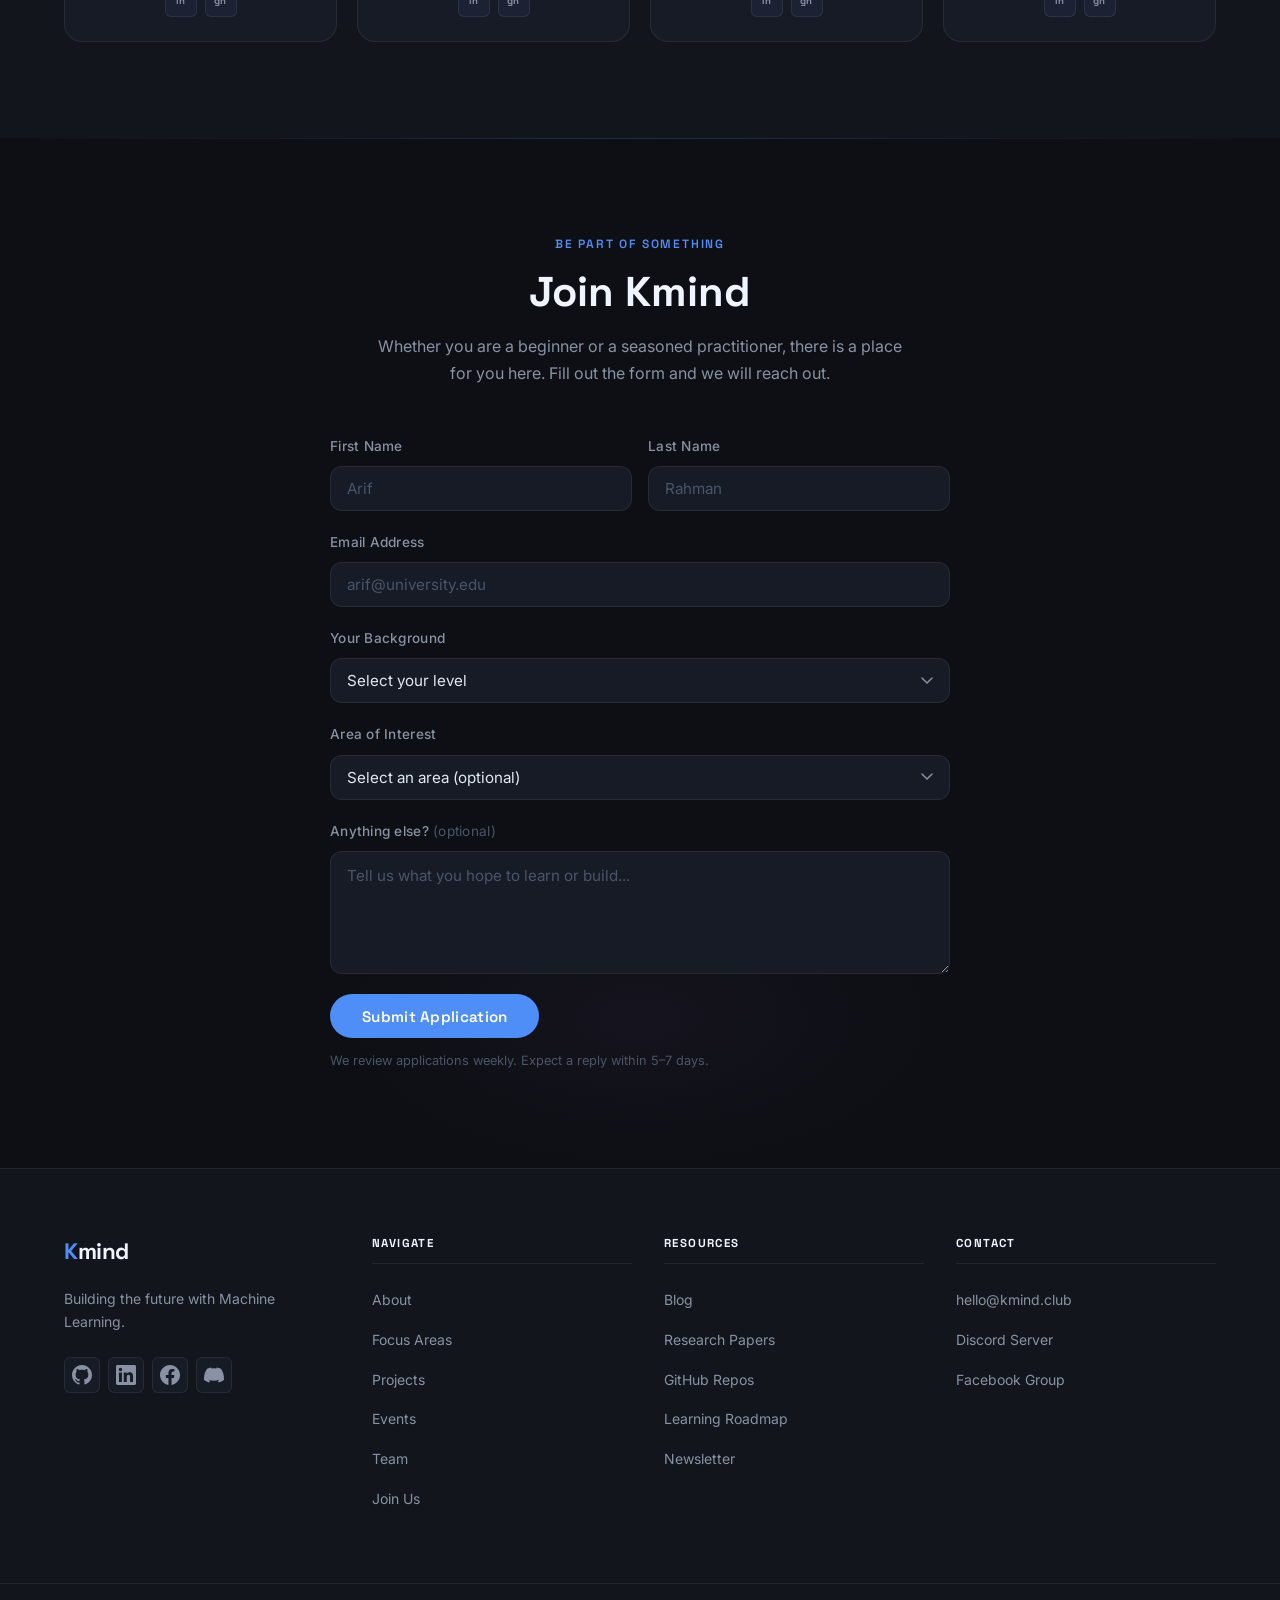
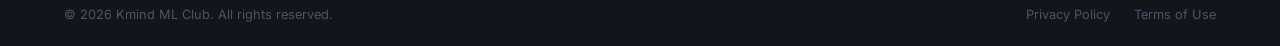
==== commit 3fdd3c92: "Design layout changes to homepage" ====
--- a/index.html
+++ b/index.html
@@ -41,27 +41,84 @@
       <!-- ===== HERO ===== -->
       <section class="hero" id="hero">
 
-        <!-- Canvas for animated neural network background -->
         <canvas class="hero__canvas" id="neuralCanvas"></canvas>
 
-        <div class="container hero__content">
-          <p class="hero__eyebrow">Welcome to</p>
-          <h1 class="hero__title">
-            <span class="hero__title-k">K</span>mind
-          </h1>
-          <p class="hero__tagline">
-            Building the future with Machine Learning —<br />
-            one model at a time.
-          </p>
-          <div class="hero__actions">
-            <a href="#about" class="btn btn--primary">Explore the Club</a>
-            <a href="#projects" class="btn btn--ghost">See Our Work</a>
-          </div>
-        </div>
-
-        <div class="hero__scroll-hint" aria-hidden="true">
-          <span>Scroll</span>
-          <div class="hero__scroll-line"></div>
+        <div class="hero__inner">
+          <div class="container">
+            <div class="hero__layout">
+
+              <!-- Left: editorial text -->
+              <div class="hero__content">
+                <p class="hero__eyebrow">
+                  <span class="hero__eyebrow-dot" aria-hidden="true"></span>
+                  Est. 2023 &middot; Student ML Research Club
+                </p>
+                <h1 class="hero__title">
+                  We build<br>
+                  <span class="hero__title-gradient">intelligent</span><br>
+                  systems.
+                </h1>
+                <p class="hero__tagline">
+                  A student club where curiosity meets computation &mdash;
+                  we read papers, break models, and occasionally ship
+                  something that actually works.
+                </p>
+                <div class="hero__actions">
+                  <a href="#about" class="btn btn--primary">Explore the Club</a>
+                  <a href="#projects" class="btn btn--ghost">See Our Work</a>
+                </div>
+              </div>
+
+              <!-- Right: floating visual panel -->
+              <div class="hero__visual" aria-hidden="true">
+                <div class="hero__orb"></div>
+                <div class="hero__float-card hero__float-card--1">
+                  <span class="hero__float-num">65+</span>
+                  <span class="hero__float-label">Members</span>
+                </div>
+                <div class="hero__float-card hero__float-card--2">
+                  <span class="hero__float-num">14+</span>
+                  <span class="hero__float-label">Projects</span>
+                </div>
+                <div class="hero__float-card hero__float-card--3">
+                  <span class="hero__float-num">6</span>
+                  <span class="hero__float-label">Papers</span>
+                </div>
+              </div>
+
+            </div>
+          </div>
+        </div>
+
+        <!-- Marquee strip -->
+        <div class="hero__marquee" aria-hidden="true">
+          <div class="hero__marquee-track">
+            <span>Computer Vision</span><span class="hero__marquee-sep">&middot;</span>
+            <span>NLP</span><span class="hero__marquee-sep">&middot;</span>
+            <span>Reinforcement Learning</span><span class="hero__marquee-sep">&middot;</span>
+            <span>Diffusion Models</span><span class="hero__marquee-sep">&middot;</span>
+            <span>LLMs</span><span class="hero__marquee-sep">&middot;</span>
+            <span>MLOps</span><span class="hero__marquee-sep">&middot;</span>
+            <span>Paper Reading</span><span class="hero__marquee-sep">&middot;</span>
+            <span>AI Research</span><span class="hero__marquee-sep">&middot;</span>
+            <span>Hackathons</span><span class="hero__marquee-sep">&middot;</span>
+            <span>PyTorch</span><span class="hero__marquee-sep">&middot;</span>
+            <span>Transformers</span><span class="hero__marquee-sep">&middot;</span>
+            <span>Deep Learning</span><span class="hero__marquee-sep">&middot;</span>
+            <!-- duplicate for seamless loop -->
+            <span>Computer Vision</span><span class="hero__marquee-sep">&middot;</span>
+            <span>NLP</span><span class="hero__marquee-sep">&middot;</span>
+            <span>Reinforcement Learning</span><span class="hero__marquee-sep">&middot;</span>
+            <span>Diffusion Models</span><span class="hero__marquee-sep">&middot;</span>
+            <span>LLMs</span><span class="hero__marquee-sep">&middot;</span>
+            <span>MLOps</span><span class="hero__marquee-sep">&middot;</span>
+            <span>Paper Reading</span><span class="hero__marquee-sep">&middot;</span>
+            <span>AI Research</span><span class="hero__marquee-sep">&middot;</span>
+            <span>Hackathons</span><span class="hero__marquee-sep">&middot;</span>
+            <span>PyTorch</span><span class="hero__marquee-sep">&middot;</span>
+            <span>Transformers</span><span class="hero__marquee-sep">&middot;</span>
+            <span>Deep Learning</span><span class="hero__marquee-sep">&middot;</span>
+          </div>
         </div>
 
       </section>
@@ -70,52 +127,52 @@
       <section class="about" id="about">
         <div class="container">
 
-          <div class="section-header">
+          <div class="about__header" data-reveal>
             <p class="section-eyebrow">Who we are</p>
-            <h2 class="section-title">About Kmind</h2>
+            <h2 class="about__headline">
+              A club of builders,<br>
+              <em>curious minds</em>, and<br>
+              paper readers.
+            </h2>
           </div>
 
           <div class="about__grid">
 
-            <!-- Left: text -->
-            <div class="about__text">
+            <div class="about__text" data-reveal data-reveal-delay="100">
               <p class="about__lead">
-                Kmind is a student-driven machine learning club dedicated to
-                exploring, building, and sharing cutting-edge AI research and
-                projects.
+                Kmind is where students who care about ML come together
+                to actually do the work &mdash; not just talk about it.
               </p>
               <p class="about__body">
-                Founded by a group of curious engineers and researchers, we bring
-                together students from all disciplines who share a passion for
-                intelligent systems. Whether you are just starting out or have
-                years of experience, Kmind is your community to grow, collaborate,
-                and push boundaries.
+                We started as a small reading group that got too big for one room.
+                Now we have members from CSE, EEE, and a few other departments who
+                just wandered in and never left. No strict entry requirements &mdash;
+                if you're curious about ML, you're welcome here.
               </p>
               <p class="about__body">
-                From weekly reading groups and hands-on workshops to
-                inter-university hackathons, we create opportunities for every
-                member to learn deeply and build meaningfully.
+                We do weekly paper readings, hands-on coding sessions, and
+                occasional hackathons. Some of our projects have turned into
+                actual research; most are just cool things we wanted to build.
               </p>
               <a href="#join" class="btn btn--primary about__cta">Become a Member</a>
             </div>
 
-            <!-- Right: stats -->
-            <div class="about__stats">
+            <div class="about__stats" data-reveal data-reveal-delay="200">
               <div class="stat-card">
-                <span class="stat-card__number">120<span class="stat-card__plus">+</span></span>
+                <span class="stat-card__number">65<span class="stat-card__plus">+</span></span>
                 <span class="stat-card__label">Active Members</span>
               </div>
               <div class="stat-card">
-                <span class="stat-card__number">34<span class="stat-card__plus">+</span></span>
+                <span class="stat-card__number">14<span class="stat-card__plus">+</span></span>
                 <span class="stat-card__label">Projects Shipped</span>
               </div>
               <div class="stat-card">
-                <span class="stat-card__number">50<span class="stat-card__plus">+</span></span>
+                <span class="stat-card__number">20<span class="stat-card__plus">+</span></span>
                 <span class="stat-card__label">Events Hosted</span>
               </div>
               <div class="stat-card">
-                <span class="stat-card__number">8<span class="stat-card__plus">+</span></span>
-                <span class="stat-card__label">Research Papers</span>
+                <span class="stat-card__number">6</span>
+                <span class="stat-card__label">Papers &amp; Preprints</span>
               </div>
             </div>
 
@@ -128,65 +185,83 @@
       <section class="focus" id="focus">
         <div class="container">
 
-          <div class="section-header">
+          <div class="section-header" data-reveal>
             <p class="section-eyebrow">What we explore</p>
             <h2 class="section-title">Focus Areas</h2>
           </div>
 
-          <div class="focus__grid">
-
-            <div class="focus-card">
-              <div class="focus-card__icon">&#128065;</div>
-              <h3 class="focus-card__title">Computer Vision</h3>
-              <p class="focus-card__desc">
-                Image classification, object detection, segmentation, and
-                generative image models using CNNs, ViTs, and diffusion.
-              </p>
-            </div>
-
-            <div class="focus-card">
-              <div class="focus-card__icon">&#128172;</div>
-              <h3 class="focus-card__title">Natural Language Processing</h3>
-              <p class="focus-card__desc">
-                Transformers, LLMs, text generation, sentiment analysis,
-                and building language-aware applications.
-              </p>
-            </div>
-
-            <div class="focus-card">
-              <div class="focus-card__icon">&#127918;</div>
-              <h3 class="focus-card__title">Reinforcement Learning</h3>
-              <p class="focus-card__desc">
-                Policy gradients, Q-learning, multi-agent systems, and
-                applying RL to games, robotics, and optimization.
-              </p>
-            </div>
-
-            <div class="focus-card">
-              <div class="focus-card__icon">&#128200;</div>
-              <h3 class="focus-card__title">Data Science & Analytics</h3>
-              <p class="focus-card__desc">
-                Feature engineering, statistical modelling, visualization,
-                and turning raw data into actionable insights.
-              </p>
-            </div>
-
-            <div class="focus-card">
-              <div class="focus-card__icon">&#129302;</div>
-              <h3 class="focus-card__title">MLOps & Deployment</h3>
-              <p class="focus-card__desc">
-                Model serving, pipelines, experiment tracking, and taking
-                ML projects from notebook to production.
-              </p>
-            </div>
-
-            <div class="focus-card">
-              <div class="focus-card__icon">&#128300;</div>
-              <h3 class="focus-card__title">AI Research</h3>
-              <p class="focus-card__desc">
-                Reading groups, paper reproductions, and original research
-                targeting top ML conferences and journals.
-              </p>
+          <div class="focus__list">
+
+            <div class="focus-item" data-reveal data-reveal-delay="0">
+              <span class="focus-item__num">01</span>
+              <div class="focus-item__body">
+                <h3 class="focus-item__title">Computer Vision</h3>
+                <p class="focus-item__desc">
+                  Image classification, object detection, segmentation, and
+                  generative image models using CNNs, ViTs, and diffusion.
+                </p>
+              </div>
+              <span class="focus-item__icon" aria-hidden="true">&#128065;</span>
+            </div>
+
+            <div class="focus-item" data-reveal data-reveal-delay="60">
+              <span class="focus-item__num">02</span>
+              <div class="focus-item__body">
+                <h3 class="focus-item__title">Natural Language Processing</h3>
+                <p class="focus-item__desc">
+                  Transformers, LLMs, text generation, sentiment analysis,
+                  and building language-aware applications.
+                </p>
+              </div>
+              <span class="focus-item__icon" aria-hidden="true">&#128172;</span>
+            </div>
+
+            <div class="focus-item" data-reveal data-reveal-delay="120">
+              <span class="focus-item__num">03</span>
+              <div class="focus-item__body">
+                <h3 class="focus-item__title">Reinforcement Learning</h3>
+                <p class="focus-item__desc">
+                  Policy gradients, Q-learning, multi-agent systems, and
+                  applying RL to games, robotics, and optimization.
+                </p>
+              </div>
+              <span class="focus-item__icon" aria-hidden="true">&#127918;</span>
+            </div>
+
+            <div class="focus-item" data-reveal data-reveal-delay="180">
+              <span class="focus-item__num">04</span>
+              <div class="focus-item__body">
+                <h3 class="focus-item__title">Data Science &amp; Analytics</h3>
+                <p class="focus-item__desc">
+                  Feature engineering, statistical modelling, visualization,
+                  and turning raw data into actionable insights.
+                </p>
+              </div>
+              <span class="focus-item__icon" aria-hidden="true">&#128200;</span>
+            </div>
+
+            <div class="focus-item" data-reveal data-reveal-delay="240">
+              <span class="focus-item__num">05</span>
+              <div class="focus-item__body">
+                <h3 class="focus-item__title">MLOps &amp; Deployment</h3>
+                <p class="focus-item__desc">
+                  Model serving, pipelines, experiment tracking, and taking
+                  ML projects from notebook to production.
+                </p>
+              </div>
+              <span class="focus-item__icon" aria-hidden="true">&#129302;</span>
+            </div>
+
+            <div class="focus-item" data-reveal data-reveal-delay="300">
+              <span class="focus-item__num">06</span>
+              <div class="focus-item__body">
+                <h3 class="focus-item__title">AI Research</h3>
+                <p class="focus-item__desc">
+                  Reading groups, paper reproductions, and original research
+                  targeting top ML conferences and journals.
+                </p>
+              </div>
+              <span class="focus-item__icon" aria-hidden="true">&#128300;</span>
             </div>
 
           </div>
@@ -197,16 +272,16 @@
       <section class="projects" id="projects">
         <div class="container">
 
-          <div class="section-header">
+          <div class="section-header" data-reveal>
             <p class="section-eyebrow">What we build</p>
             <h2 class="section-title">Projects</h2>
           </div>
 
           <div class="projects__grid">
 
-            <article class="project-card">
+            <article class="project-card project-card--featured" data-reveal>
               <div class="project-card__img-wrap">
-                <img class="project-card__img" src="https://images.unsplash.com/photo-1620712943543-bcc4688e7485?w=600&h=338&fit=crop&auto=format&q=80" alt="CampusLens – computer vision" loading="lazy">
+                <img class="project-card__img" src="https://images.unsplash.com/photo-1620712943543-bcc4688e7485?w=800&h=500&fit=crop&auto=format&q=80" alt="CampusLens – computer vision" loading="lazy">
               </div>
               <div class="project-card__body">
                 <div class="project-card__tags">
@@ -222,7 +297,7 @@
               </div>
             </article>
 
-            <article class="project-card">
+            <article class="project-card" data-reveal data-reveal-delay="60">
               <div class="project-card__img-wrap">
                 <img class="project-card__img" src="https://images.unsplash.com/photo-1516321318423-f06f85e504b3?w=600&h=338&fit=crop&auto=format&q=80" alt="StudyBot – LLM study assistant" loading="lazy">
               </div>
@@ -240,7 +315,7 @@
               </div>
             </article>
 
-            <article class="project-card">
+            <article class="project-card" data-reveal data-reveal-delay="120">
               <div class="project-card__img-wrap">
                 <img class="project-card__img" src="https://images.unsplash.com/photo-1568702846914-96b305d2aaeb?w=600&h=338&fit=crop&auto=format&q=80" alt="AgentRacer – reinforcement learning" loading="lazy">
               </div>
@@ -258,7 +333,7 @@
               </div>
             </article>
 
-            <article class="project-card">
+            <article class="project-card" data-reveal data-reveal-delay="60">
               <div class="project-card__img-wrap">
                 <img class="project-card__img" src="https://images.unsplash.com/photo-1547891654-e66ed7ebb968?w=600&h=338&fit=crop&auto=format&q=80" alt="ArtForge – generative art diffusion model" loading="lazy">
               </div>
@@ -276,7 +351,7 @@
               </div>
             </article>
 
-            <article class="project-card">
+            <article class="project-card" data-reveal data-reveal-delay="120">
               <div class="project-card__img-wrap">
                 <img class="project-card__img" src="https://images.unsplash.com/photo-1551288049-bebda4e38f71?w=600&h=338&fit=crop&auto=format&q=80" alt="EnergyPulse – data science forecasting" loading="lazy">
               </div>
@@ -294,7 +369,7 @@
               </div>
             </article>
 
-            <article class="project-card">
+            <article class="project-card" data-reveal data-reveal-delay="180">
               <div class="project-card__img-wrap">
                 <img class="project-card__img" src="https://images.unsplash.com/photo-1457369804613-52c61a468e7d?w=600&h=338&fit=crop&auto=format&q=80" alt="BanglaQA – Bangla NLP" loading="lazy">
               </div>
@@ -320,14 +395,14 @@
       <section class="events" id="events">
         <div class="container">
 
-          <div class="section-header">
+          <div class="section-header" data-reveal>
             <p class="section-eyebrow">What's coming up</p>
             <h2 class="section-title">Events</h2>
           </div>
 
           <div class="events__timeline">
 
-            <div class="event-card event-card--upcoming">
+            <div class="event-card event-card--upcoming" data-reveal data-reveal-delay="0">
               <div class="event-card__date">
                 <span class="event-card__day">28</span>
                 <span class="event-card__month">Apr</span>
@@ -341,12 +416,12 @@
                 </p>
                 <div class="event-card__meta">
                   <span>&#128205; Room 301, CS Building</span>
-                  <span>&#128336; 3:00 PM – 6:00 PM</span>
-                </div>
-              </div>
-            </div>
-
-            <div class="event-card event-card--upcoming">
+                  <span>&#128336; 3:00 PM &ndash; 6:00 PM</span>
+                </div>
+              </div>
+            </div>
+
+            <div class="event-card event-card--upcoming" data-reveal data-reveal-delay="80">
               <div class="event-card__date">
                 <span class="event-card__day">10</span>
                 <span class="event-card__month">May</span>
@@ -365,7 +440,7 @@
               </div>
             </div>
 
-            <div class="event-card event-card--upcoming">
+            <div class="event-card event-card--upcoming" data-reveal data-reveal-delay="160">
               <div class="event-card__date">
                 <span class="event-card__day">20</span>
                 <span class="event-card__month">May</span>
@@ -374,17 +449,17 @@
                 <span class="event-card__badge event-card__badge--upcoming">Upcoming</span>
                 <h3 class="event-card__title">Research Paper Reading Group</h3>
                 <p class="event-card__desc">
-                  Monthly paper club — this session covers "Attention Is All
+                  Monthly paper club &mdash; this session covers "Attention Is All
                   You Need" and its influence on modern LLM architectures.
                 </p>
                 <div class="event-card__meta">
                   <span>&#128205; Online (Google Meet)</span>
-                  <span>&#128336; 5:00 PM – 7:00 PM</span>
-                </div>
-              </div>
-            </div>
-
-            <div class="event-card event-card--past">
+                  <span>&#128336; 5:00 PM &ndash; 7:00 PM</span>
+                </div>
+              </div>
+            </div>
+
+            <div class="event-card event-card--past" data-reveal data-reveal-delay="240">
               <div class="event-card__date">
                 <span class="event-card__day">15</span>
                 <span class="event-card__month">Mar</span>
@@ -411,14 +486,14 @@
       <section class="team" id="team">
         <div class="container">
 
-          <div class="section-header">
+          <div class="section-header" data-reveal>
             <p class="section-eyebrow">The people behind it</p>
             <h2 class="section-title">Our Team</h2>
           </div>
 
           <div class="team__grid">
 
-            <div class="team-card">
+            <div class="team-card" data-reveal data-reveal-delay="0">
               <img class="team-card__avatar" src="https://i.pravatar.cc/160?img=53" alt="Arif Rahman">
               <h3 class="team-card__name">Arif Rahman</h3>
               <p class="team-card__role">President</p>
@@ -428,7 +503,7 @@
               </div>
             </div>
 
-            <div class="team-card">
+            <div class="team-card" data-reveal data-reveal-delay="60">
               <img class="team-card__avatar" src="https://i.pravatar.cc/160?img=47" alt="Nadia Islam">
               <h3 class="team-card__name">Nadia Islam</h3>
               <p class="team-card__role">Vice President</p>
@@ -438,7 +513,7 @@
               </div>
             </div>
 
-            <div class="team-card">
+            <div class="team-card" data-reveal data-reveal-delay="120">
               <img class="team-card__avatar" src="https://i.pravatar.cc/160?img=68" alt="Tahsin Hossain">
               <h3 class="team-card__name">Tahsin Hossain</h3>
               <p class="team-card__role">Head of Research</p>
@@ -448,7 +523,7 @@
               </div>
             </div>
 
-            <div class="team-card">
+            <div class="team-card" data-reveal data-reveal-delay="180">
               <img class="team-card__avatar" src="https://i.pravatar.cc/160?img=44" alt="Lamia Chowdhury">
               <h3 class="team-card__name">Lamia Chowdhury</h3>
               <p class="team-card__role">Head of Projects</p>
@@ -458,7 +533,7 @@
               </div>
             </div>
 
-            <div class="team-card">
+            <div class="team-card" data-reveal data-reveal-delay="0">
               <img class="team-card__avatar" src="https://i.pravatar.cc/160?img=57" alt="Raihan Kabir">
               <h3 class="team-card__name">Raihan Kabir</h3>
               <p class="team-card__role">Head of Events</p>
@@ -468,7 +543,7 @@
               </div>
             </div>
 
-            <div class="team-card">
+            <div class="team-card" data-reveal data-reveal-delay="60">
               <img class="team-card__avatar" src="https://i.pravatar.cc/160?img=40" alt="Sadia Akter">
               <h3 class="team-card__name">Sadia Akter</h3>
               <p class="team-card__role">Head of Design</p>
@@ -478,7 +553,7 @@
               </div>
             </div>
 
-            <div class="team-card">
+            <div class="team-card" data-reveal data-reveal-delay="120">
               <img class="team-card__avatar" src="https://i.pravatar.cc/160?img=65" alt="Mehedi Hasan">
               <h3 class="team-card__name">Mehedi Hasan</h3>
               <p class="team-card__role">Core Developer</p>
@@ -488,7 +563,7 @@
               </div>
             </div>
 
-            <div class="team-card">
+            <div class="team-card" data-reveal data-reveal-delay="180">
               <img class="team-card__avatar" src="https://i.pravatar.cc/160?img=35" alt="Fatema Begum">
               <h3 class="team-card__name">Fatema Begum</h3>
               <p class="team-card__role">Core Researcher</p>
@@ -506,7 +581,7 @@
       <section class="join" id="join">
         <div class="container">
 
-          <div class="section-header">
+          <div class="section-header" data-reveal>
             <p class="section-eyebrow">Be part of something</p>
             <h2 class="section-title">Join Kmind</h2>
             <p class="section-subtitle">
@@ -515,7 +590,7 @@
             </p>
           </div>
 
-          <form class="join__form" id="joinForm" novalidate>
+          <form class="join__form" id="joinForm" novalidate data-reveal>
 
             <div class="form-row">
               <div class="form-group">
@@ -591,7 +666,7 @@
             <button type="submit" class="btn btn--primary join__submit">Submit Application</button>
 
             <p class="join__note">
-              We review applications weekly. Expect a reply within 5–7 days.
+              We review applications weekly. Expect a reply within 5&ndash;7 days.
             </p>
 
           </form>
--- a/style.css
+++ b/style.css
@@ -1,7 +1,5 @@
 /* ============================================================
    KMIND ML CLUB — style.css
-   Sections covered: Design Tokens, Reset, Base, Utilities,
-   Navbar, Hero, About, Focus Areas, Projects
    ============================================================ */
 
 /* ── Google Fonts ── */
@@ -35,7 +33,7 @@
   --font-body:     'Inter', sans-serif;
   --font-heading:  'Space Grotesk', sans-serif;
 
-  /* Spacing scale */
+  /* Spacing */
   --space-1:  0.25rem;
   --space-2:  0.5rem;
   --space-3:  0.75rem;
@@ -50,10 +48,10 @@
   --space-24: 6rem;
 
   /* Radii */
-  --radius-sm:  6px;
-  --radius-md:  12px;
-  --radius-lg:  18px;
-  --radius-xl:  24px;
+  --radius-sm:   6px;
+  --radius-md:   12px;
+  --radius-lg:   18px;
+  --radius-xl:   24px;
   --radius-full: 9999px;
 
   /* Shadows */
@@ -61,10 +59,9 @@
   --shadow-glow: 0 0 24px rgba(79, 142, 247, 0.2);
 
   /* Transitions */
-  --transition: 0.25s ease;
+  --transition:      0.25s ease;
   --transition-slow: 0.4s ease;
 
-  /* Navbar height — used for offset */
   --navbar-h: 68px;
 }
 
@@ -118,8 +115,6 @@
 /* ============================================================
    3. UTILITIES
    ============================================================ */
-
-/* Container */
 .container {
   width: 100%;
   max-width: 1200px;
@@ -150,7 +145,7 @@
 .btn--primary:hover {
   background: #6aa3ff;
   box-shadow: 0 0 20px var(--clr-blue-glow);
-  transform: translateY(-1px);
+  transform: translateY(-2px);
 }
 
 .btn--ghost {
@@ -161,7 +156,7 @@
 .btn--ghost:hover {
   border-color: var(--clr-blue);
   color: var(--clr-blue);
-  transform: translateY(-1px);
+  transform: translateY(-2px);
 }
 
 /* Section header */
@@ -194,7 +189,24 @@
 }
 
 /* ============================================================
-   4. NAVBAR
+   4. SCROLL REVEAL
+   ============================================================ */
+[data-reveal] {
+  opacity: 0;
+  transform: translateY(30px);
+  transition:
+    opacity 0.7s cubic-bezier(0.16, 1, 0.3, 1),
+    transform 0.7s cubic-bezier(0.16, 1, 0.3, 1);
+  transition-delay: var(--reveal-delay, 0ms);
+}
+
+[data-reveal].is-visible {
+  opacity: 1;
+  transform: translateY(0);
+}
+
+/* ============================================================
+   5. NAVBAR
    ============================================================ */
 .navbar {
   position: fixed;
@@ -205,7 +217,6 @@
   height: var(--navbar-h);
   display: flex;
   align-items: center;
-  /* starts transparent; JS adds .navbar--scrolled */
   background: transparent;
   transition: background var(--transition-slow), box-shadow var(--transition-slow);
 }
@@ -224,7 +235,6 @@
   width: 100%;
 }
 
-/* Logo */
 .navbar__logo {
   font-family: var(--font-heading);
   font-size: 1.4rem;
@@ -234,11 +244,8 @@
   flex-shrink: 0;
 }
 
-.navbar__logo-k {
-  color: var(--clr-blue);
-}
-
-/* Nav links */
+.navbar__logo-k { color: var(--clr-blue); }
+
 .navbar__links {
   display: flex;
   align-items: center;
@@ -265,22 +272,15 @@
   transition: width var(--transition);
 }
 
-.navbar__links a:hover {
-  color: var(--clr-heading);
-}
-
-.navbar__links a:hover::after {
-  width: 100%;
-}
-
-/* CTA */
+.navbar__links a:hover { color: var(--clr-heading); }
+.navbar__links a:hover::after { width: 100%; }
+
 .navbar__cta {
   padding: 0.5rem 1.2rem;
   font-size: 0.85rem;
   flex-shrink: 0;
 }
 
-/* Hamburger */
 .navbar__hamburger {
   display: none;
   flex-direction: column;
@@ -298,73 +298,94 @@
   transition: all var(--transition);
 }
 
-/* Hamburger open state (toggled by JS) */
-.navbar__hamburger.is-open span:nth-child(1) {
-  transform: translateY(7px) rotate(45deg);
-}
-.navbar__hamburger.is-open span:nth-child(2) {
-  opacity: 0;
-}
-.navbar__hamburger.is-open span:nth-child(3) {
-  transform: translateY(-7px) rotate(-45deg);
-}
+.navbar__hamburger.is-open span:nth-child(1) { transform: translateY(7px) rotate(45deg); }
+.navbar__hamburger.is-open span:nth-child(2) { opacity: 0; }
+.navbar__hamburger.is-open span:nth-child(3) { transform: translateY(-7px) rotate(-45deg); }
 
 /* ============================================================
-   5. HERO
+   6. HERO
    ============================================================ */
 .hero {
   position: relative;
   min-height: 100vh;
   display: flex;
-  align-items: center;
-  justify-content: center;
+  flex-direction: column;
   overflow: hidden;
   background: var(--clr-bg);
 }
 
-/* Canvas fills the hero */
 .hero__canvas {
   position: absolute;
   inset: 0;
   width: 100%;
   height: 100%;
-  opacity: 0.55;
-}
-
-/* Radial gradient overlay so text reads over the canvas */
-.hero::after {
+  opacity: 0.45;
+}
+
+/* Radial vignette so the canvas doesn't bleed over content */
+.hero::before {
   content: '';
   position: absolute;
   inset: 0;
   background: radial-gradient(
-    ellipse 70% 60% at 50% 55%,
+    ellipse 80% 70% at 50% 50%,
     transparent 0%,
-    var(--clr-bg) 80%
+    rgba(13, 15, 20, 0.5) 60%,
+    var(--clr-bg) 100%
   );
   pointer-events: none;
-}
-
-.hero__content {
+  z-index: 0;
+}
+
+/* Inner fills remaining height above marquee */
+.hero__inner {
+  flex: 1;
+  display: flex;
+  align-items: center;
   position: relative;
   z-index: 1;
-  text-align: center;
-  padding-top: var(--navbar-h);
-}
-
+}
+
+/* Two-column split */
+.hero__layout {
+  display: grid;
+  grid-template-columns: 1fr 1fr;
+  gap: var(--space-16);
+  align-items: center;
+  padding-top: calc(var(--navbar-h) + var(--space-16));
+  padding-bottom: var(--space-20);
+  width: 100%;
+}
+
+/* ── Left: text ── */
 .hero__eyebrow {
+  display: inline-flex;
+  align-items: center;
+  gap: var(--space-3);
   font-family: var(--font-heading);
-  font-size: 0.8rem;
+  font-size: 0.78rem;
   font-weight: 600;
-  letter-spacing: 0.18em;
+  letter-spacing: 0.16em;
   text-transform: uppercase;
-  color: var(--clr-blue);
-  margin-bottom: var(--space-4);
+  color: var(--clr-text-muted);
+  margin-bottom: var(--space-6);
   opacity: 0;
   animation: fadeUp 0.7s ease forwards 0.2s;
 }
 
+/* Pulsing live-dot */
+.hero__eyebrow-dot {
+  width: 7px;
+  height: 7px;
+  border-radius: 50%;
+  background: #34d399;
+  box-shadow: 0 0 0 0 rgba(52, 211, 153, 0.6);
+  animation: livePulse 2s ease-in-out infinite;
+  flex-shrink: 0;
+}
+
 .hero__title {
-  font-size: clamp(4rem, 12vw, 9rem);
+  font-size: clamp(3.2rem, 7.5vw, 7rem);
   font-weight: 700;
   letter-spacing: -0.04em;
   color: var(--clr-heading);
@@ -374,16 +395,20 @@
   animation: fadeUp 0.7s ease forwards 0.4s;
 }
 
-.hero__title-k {
-  color: var(--clr-blue);
-  text-shadow: 0 0 40px var(--clr-blue-glow);
+/* Gradient word */
+.hero__title-gradient {
+  background: linear-gradient(130deg, var(--clr-blue) 0%, #a78bfa 55%, var(--clr-purple) 100%);
+  -webkit-background-clip: text;
+  -webkit-text-fill-color: transparent;
+  background-clip: text;
+  display: inline-block;
 }
 
 .hero__tagline {
-  font-size: clamp(1rem, 2.5vw, 1.2rem);
+  font-size: clamp(0.95rem, 2vw, 1.1rem);
   color: var(--clr-text-muted);
-  max-width: 480px;
-  margin-inline: auto;
+  max-width: 440px;
+  line-height: 1.7;
   margin-bottom: var(--space-10);
   opacity: 0;
   animation: fadeUp 0.7s ease forwards 0.6s;
@@ -392,40 +417,152 @@
 .hero__actions {
   display: flex;
   gap: var(--space-4);
-  justify-content: center;
   flex-wrap: wrap;
   opacity: 0;
   animation: fadeUp 0.7s ease forwards 0.8s;
 }
 
-/* Scroll hint */
-.hero__scroll-hint {
+/* ── Right: visual panel ── */
+.hero__visual {
+  position: relative;
+  height: 380px;
+  display: flex;
+  align-items: center;
+  justify-content: center;
+  opacity: 0;
+  animation: fadeIn 1s ease forwards 0.6s;
+}
+
+/* Central orb */
+.hero__orb {
+  width: 260px;
+  height: 260px;
+  border-radius: 50%;
+  border: 1px solid rgba(79, 142, 247, 0.18);
+  box-shadow:
+    0 0 80px rgba(79, 142, 247, 0.07),
+    inset 0 0 60px rgba(79, 142, 247, 0.04);
+  animation: orbSpin 30s linear infinite;
+  position: relative;
+}
+
+.hero__orb::before {
+  content: '';
   position: absolute;
-  bottom: var(--space-8);
-  left: 50%;
-  transform: translateX(-50%);
+  inset: -18px;
+  border-radius: 50%;
+  border: 1px dashed rgba(79, 142, 247, 0.1);
+  animation: orbSpin 20s linear infinite reverse;
+}
+
+.hero__orb::after {
+  content: 'K';
+  position: absolute;
+  inset: 0;
+  display: flex;
+  align-items: center;
+  justify-content: center;
+  font-family: var(--font-heading);
+  font-size: 5rem;
+  font-weight: 700;
+  color: rgba(79, 142, 247, 0.12);
+  letter-spacing: -0.04em;
+}
+
+/* Floating stat cards */
+.hero__float-card {
+  position: absolute;
+  background: rgba(22, 27, 38, 0.88);
+  border: 1px solid rgba(79, 142, 247, 0.22);
+  backdrop-filter: blur(16px);
+  -webkit-backdrop-filter: blur(16px);
+  border-radius: var(--radius-lg);
+  padding: 1rem 1.4rem;
+  display: flex;
+  flex-direction: column;
+  gap: 0.2rem;
+  min-width: 90px;
+}
+
+.hero__float-card--1 {
+  top: 8%;
+  right: 4%;
+  animation: floatY 7s ease-in-out infinite;
+}
+.hero__float-card--2 {
+  top: 44%;
+  left: 0%;
+  animation: floatY 7s ease-in-out infinite;
+  animation-delay: -2.3s;
+}
+.hero__float-card--3 {
+  bottom: 8%;
+  right: 16%;
+  animation: floatY 7s ease-in-out infinite;
+  animation-delay: -4.6s;
+}
+
+.hero__float-num {
+  font-family: var(--font-heading);
+  font-size: 1.5rem;
+  font-weight: 700;
+  color: var(--clr-blue);
+  line-height: 1;
+}
+
+.hero__float-label {
+  font-size: 0.68rem;
+  color: var(--clr-text-muted);
+  font-weight: 500;
+  letter-spacing: 0.05em;
+  text-transform: uppercase;
+}
+
+/* ── Marquee strip ── */
+.hero__marquee {
+  position: relative;
   z-index: 1;
-  display: flex;
-  flex-direction: column;
+  width: 100%;
+  overflow: hidden;
+  border-top: 1px solid var(--clr-border);
+  background: rgba(18, 21, 28, 0.6);
+  backdrop-filter: blur(8px);
+  -webkit-backdrop-filter: blur(8px);
+  padding-block: 1rem;
+  /* fade edges */
+  -webkit-mask-image: linear-gradient(to right, transparent, black 10%, black 90%, transparent);
+  mask-image: linear-gradient(to right, transparent, black 10%, black 90%, transparent);
+}
+
+.hero__marquee-track {
+  display: flex;
   align-items: center;
-  gap: var(--space-2);
-  font-size: 0.7rem;
-  letter-spacing: 0.12em;
+  gap: 2rem;
+  width: max-content;
+  animation: marqueeScroll 28s linear infinite;
+}
+
+.hero__marquee-track span {
+  font-family: var(--font-heading);
+  font-size: 0.75rem;
+  font-weight: 600;
+  letter-spacing: 0.1em;
   text-transform: uppercase;
-  color: var(--clr-text-faint);
-  animation: fadeIn 1s ease forwards 1.4s;
-  opacity: 0;
-}
-
-.hero__scroll-line {
-  width: 1px;
-  height: 40px;
-  background: linear-gradient(to bottom, var(--clr-text-faint), transparent);
-  animation: scrollPulse 1.8s ease-in-out infinite;
+  color: var(--clr-text-muted);
+  white-space: nowrap;
+  transition: color var(--transition);
+}
+
+.hero__marquee-track:hover { animation-play-state: paused; }
+.hero__marquee-track:hover span { color: var(--clr-text); }
+
+.hero__marquee-sep {
+  color: var(--clr-blue) !important;
+  font-size: 0.9rem !important;
 }
 
 /* ============================================================
-   6. ABOUT
+   7. ABOUT
    ============================================================ */
 .about {
   padding-block: var(--space-24);
@@ -433,32 +570,47 @@
   position: relative;
 }
 
-/* subtle top grid line */
 .about::before {
   content: '';
   position: absolute;
-  top: 0;
-  left: 0;
-  right: 0;
+  top: 0; left: 0; right: 0;
   height: 1px;
-  background: linear-gradient(
-    to right,
-    transparent,
-    var(--clr-border-glow),
-    transparent
-  );
-}
-
+  background: linear-gradient(to right, transparent, var(--clr-border-glow), transparent);
+}
+
+/* Editorial header above the grid */
+.about__header {
+  margin-bottom: var(--space-16);
+}
+
+.about__headline {
+  font-size: clamp(2rem, 5vw, 3.6rem);
+  font-weight: 700;
+  color: var(--clr-heading);
+  line-height: 1.1;
+  letter-spacing: -0.03em;
+  margin-top: var(--space-3);
+  max-width: 720px;
+}
+
+.about__headline em {
+  font-style: italic;
+  background: linear-gradient(130deg, var(--clr-blue), #a78bfa);
+  -webkit-background-clip: text;
+  -webkit-text-fill-color: transparent;
+  background-clip: text;
+}
+
+/* Two-col grid: text + stats */
 .about__grid {
   display: grid;
   grid-template-columns: 1fr 1fr;
   gap: var(--space-16);
-  align-items: center;
-}
-
-/* Text column */
+  align-items: start;
+}
+
 .about__lead {
-  font-size: 1.15rem;
+  font-size: 1.1rem;
   font-weight: 500;
   color: var(--clr-heading);
   line-height: 1.65;
@@ -471,11 +623,9 @@
   font-size: 0.97rem;
 }
 
-.about__cta {
-  margin-top: var(--space-4);
-}
-
-/* Stats grid */
+.about__cta { margin-top: var(--space-4); }
+
+/* Stats 2×2 grid */
 .about__stats {
   display: grid;
   grid-template-columns: 1fr 1fr;
@@ -489,18 +639,19 @@
   background: var(--clr-bg-card);
   border: 1px solid var(--clr-border);
   border-radius: var(--radius-lg);
-  padding: var(--space-6) var(--space-6);
-  transition: border-color var(--transition), box-shadow var(--transition);
+  padding: var(--space-6);
+  transition: border-color var(--transition), box-shadow var(--transition), transform var(--transition);
 }
 
 .stat-card:hover {
   border-color: var(--clr-border-glow);
   box-shadow: var(--shadow-glow);
+  transform: translateY(-3px);
 }
 
 .stat-card__number {
   font-family: var(--font-heading);
-  font-size: 2.4rem;
+  font-size: 2.6rem;
   font-weight: 700;
   color: var(--clr-blue);
   line-height: 1;
@@ -512,14 +663,14 @@
 }
 
 .stat-card__label {
-  font-size: 0.83rem;
+  font-size: 0.82rem;
   color: var(--clr-text-muted);
   font-weight: 500;
   letter-spacing: 0.03em;
 }
 
 /* ============================================================
-   7. FOCUS AREAS
+   8. FOCUS AREAS — numbered editorial list
    ============================================================ */
 .focus {
   padding-block: var(--space-24);
@@ -530,80 +681,92 @@
 .focus::before {
   content: '';
   position: absolute;
-  top: 0;
-  left: 0;
-  right: 0;
+  top: 0; left: 0; right: 0;
   height: 1px;
-  background: linear-gradient(
-    to right,
-    transparent,
-    var(--clr-border-glow),
-    transparent
-  );
-}
-
-.focus__grid {
+  background: linear-gradient(to right, transparent, var(--clr-border-glow), transparent);
+}
+
+.focus__list {
+  display: flex;
+  flex-direction: column;
+}
+
+.focus-item {
   display: grid;
-  grid-template-columns: repeat(3, 1fr);
-  gap: var(--space-5);
-}
-
-.focus-card {
+  grid-template-columns: 60px 1fr auto;
+  align-items: center;
+  gap: var(--space-8);
+  padding: var(--space-6) var(--space-4);
+  border-bottom: 1px solid var(--clr-border);
+  border-radius: var(--radius-md);
+  cursor: default;
+  transition:
+    background var(--transition),
+    border-color var(--transition),
+    padding-left var(--transition);
+  position: relative;
+}
+
+.focus-item:first-child {
+  border-top: 1px solid var(--clr-border);
+}
+
+.focus-item:hover {
   background: var(--clr-bg-card);
-  border: 1px solid var(--clr-border);
-  border-radius: var(--radius-lg);
-  padding: var(--space-8) var(--space-6);
-  transition: transform var(--transition), border-color var(--transition), box-shadow var(--transition);
-  position: relative;
-  overflow: hidden;
-}
-
-/* subtle blue corner glow on hover */
-.focus-card::before {
-  content: '';
-  position: absolute;
-  top: -40px;
-  right: -40px;
-  width: 120px;
-  height: 120px;
-  border-radius: 50%;
-  background: var(--clr-blue-dim);
-  filter: blur(30px);
-  opacity: 0;
-  transition: opacity var(--transition-slow);
-}
-
-.focus-card:hover {
-  transform: translateY(-4px);
-  border-color: var(--clr-border-glow);
-  box-shadow: var(--shadow-card), var(--shadow-glow);
-}
-
-.focus-card:hover::before {
-  opacity: 1;
-}
-
-.focus-card__icon {
-  font-size: 2rem;
-  margin-bottom: var(--space-4);
-  line-height: 1;
-}
-
-.focus-card__title {
-  font-size: 1rem;
+  border-bottom-color: var(--clr-border-glow);
+  padding-left: var(--space-6);
+}
+
+.focus-item:first-child:hover {
+  border-top-color: var(--clr-border-glow);
+}
+
+.focus-item__num {
+  font-family: var(--font-heading);
+  font-size: 0.72rem;
+  font-weight: 700;
+  color: var(--clr-text-faint);
+  letter-spacing: 0.1em;
+  transition: color var(--transition);
+  align-self: start;
+  padding-top: 0.2rem;
+}
+
+.focus-item:hover .focus-item__num { color: var(--clr-blue); }
+
+.focus-item__body { flex: 1; }
+
+.focus-item__title {
+  font-size: 1.15rem;
   font-weight: 600;
   color: var(--clr-heading);
-  margin-bottom: var(--space-3);
-}
-
-.focus-card__desc {
+  margin-bottom: var(--space-1);
+  transition: color var(--transition);
+}
+
+.focus-item:hover .focus-item__title { color: var(--clr-blue); }
+
+.focus-item__desc {
   font-size: 0.875rem;
   color: var(--clr-text-muted);
   line-height: 1.65;
+  max-width: 600px;
+}
+
+.focus-item__icon {
+  font-size: 1.8rem;
+  opacity: 0.25;
+  transition: opacity var(--transition-slow), transform var(--transition-slow);
+  justify-self: end;
+}
+
+.focus-item:hover .focus-item__icon {
+  opacity: 0.9;
+  transform: scale(1.15) rotate(-5deg);
 }
 
 /* ============================================================
-   8. PROJECTS
+   9. PROJECTS
    ============================================================ */
 .projects {
   padding-block: var(--space-24);
@@ -614,22 +777,40 @@
 .projects::before {
   content: '';
   position: absolute;
-  top: 0;
-  left: 0;
-  right: 0;
+  top: 0; left: 0; right: 0;
   height: 1px;
-  background: linear-gradient(
-    to right,
-    transparent,
-    var(--clr-border-glow),
-    transparent
-  );
+  background: linear-gradient(to right, transparent, var(--clr-border-glow), transparent);
 }
 
 .projects__grid {
   display: grid;
   grid-template-columns: repeat(3, 1fr);
   gap: var(--space-5);
+}
+
+/* Featured card spans 2 columns, horizontal layout */
+.project-card--featured {
+  grid-column: span 2;
+  flex-direction: row;
+}
+
+.project-card--featured .project-card__img-wrap {
+  width: 55%;
+  flex-shrink: 0;
+  aspect-ratio: unset;
+  min-height: 260px;
+}
+
+.project-card--featured .project-card__body {
+  padding: var(--space-8);
+}
+
+.project-card--featured .project-card__title {
+  font-size: 1.25rem;
+}
+
+.project-card--featured .project-card__desc {
+  font-size: 0.94rem;
 }
 
 .project-card {
@@ -639,16 +820,18 @@
   overflow: hidden;
   display: flex;
   flex-direction: column;
-  transition: transform var(--transition), border-color var(--transition), box-shadow var(--transition);
+  transition:
+    transform var(--transition),
+    border-color var(--transition),
+    box-shadow var(--transition);
 }
 
 .project-card:hover {
-  transform: translateY(-4px);
+  transform: translateY(-5px);
   border-color: var(--clr-border-glow);
   box-shadow: var(--shadow-card), var(--shadow-glow);
 }
 
-/* Image placeholder — replace src on real cards */
 .project-card__img-wrap {
   width: 100%;
   aspect-ratio: 16 / 9;
@@ -661,12 +844,10 @@
   height: 100%;
   object-fit: cover;
   display: block;
-  transition: transform var(--transition-slow);
-}
-
-.project-card:hover .project-card__img {
-  transform: scale(1.04);
-}
+  transition: transform 0.5s ease;
+}
+
+.project-card:hover .project-card__img { transform: scale(1.05); }
 
 .project-card__body {
   padding: var(--space-5) var(--space-6) var(--space-6);
@@ -675,7 +856,6 @@
   flex: 1;
 }
 
-/* Tags */
 .project-card__tags {
   display: flex;
   flex-wrap: wrap;
@@ -726,7 +906,7 @@
 }
 
 /* ============================================================
-   9. EVENTS
+   10. EVENTS
    ============================================================ */
 .events {
   padding-block: var(--space-24);
@@ -737,22 +917,15 @@
 .events::before {
   content: '';
   position: absolute;
-  top: 0;
-  left: 0;
-  right: 0;
+  top: 0; left: 0; right: 0;
   height: 1px;
-  background: linear-gradient(
-    to right,
-    transparent,
-    var(--clr-border-glow),
-    transparent
-  );
+  background: linear-gradient(to right, transparent, var(--clr-border-glow), transparent);
 }
 
 .events__timeline {
   display: flex;
   flex-direction: column;
-  gap: var(--space-5);
+  gap: var(--space-4);
   max-width: 820px;
   margin-inline: auto;
 }
@@ -766,25 +939,22 @@
   border: 1px solid var(--clr-border);
   border-radius: var(--radius-lg);
   padding: var(--space-6);
-  transition: border-color var(--transition), box-shadow var(--transition), transform var(--transition);
+  transition:
+    border-color var(--transition),
+    box-shadow var(--transition),
+    transform var(--transition);
   position: relative;
 }
 
-.event-card--past {
-  opacity: 0.55;
-}
-
-.event-card--past:hover {
-  opacity: 0.8;
-}
+.event-card--past { opacity: 0.5; }
+.event-card--past:hover { opacity: 0.8; }
 
 .event-card:hover {
   border-color: var(--clr-border-glow);
   box-shadow: var(--shadow-card), var(--shadow-glow);
-  transform: translateX(4px);
-}
-
-/* Date block */
+  transform: translateX(5px);
+}
+
 .event-card__date {
   display: flex;
   flex-direction: column;
@@ -796,25 +966,29 @@
   padding: var(--space-3) var(--space-2);
   gap: 2px;
   min-width: 64px;
+  transition: border-color var(--transition);
+}
+
+.event-card:hover .event-card__date {
+  border-color: var(--clr-border-glow);
 }
 
 .event-card__day {
   font-family: var(--font-heading);
-  font-size: 1.8rem;
+  font-size: 2rem;
   font-weight: 700;
   color: var(--clr-blue);
   line-height: 1;
 }
 
 .event-card__month {
-  font-size: 0.7rem;
+  font-size: 0.68rem;
   font-weight: 600;
   letter-spacing: 0.1em;
   text-transform: uppercase;
   color: var(--clr-text-muted);
 }
 
-/* Card body */
 .event-card__body {
   display: flex;
   flex-direction: column;
@@ -866,7 +1040,7 @@
 }
 
 /* ============================================================
-   10. TEAM
+   11. TEAM
    ============================================================ */
 .team {
   padding-block: var(--space-24);
@@ -877,16 +1051,9 @@
 .team::before {
   content: '';
   position: absolute;
-  top: 0;
-  left: 0;
-  right: 0;
+  top: 0; left: 0; right: 0;
   height: 1px;
-  background: linear-gradient(
-    to right,
-    transparent,
-    var(--clr-border-glow),
-    transparent
-  );
+  background: linear-gradient(to right, transparent, var(--clr-border-glow), transparent);
 }
 
 .team__grid {
@@ -905,11 +1072,14 @@
   flex-direction: column;
   align-items: center;
   gap: var(--space-3);
-  transition: transform var(--transition), border-color var(--transition), box-shadow var(--transition);
+  transition:
+    transform var(--transition),
+    border-color var(--transition),
+    box-shadow var(--transition);
 }
 
 .team-card:hover {
-  transform: translateY(-4px);
+  transform: translateY(-5px);
   border-color: var(--clr-border-glow);
   box-shadow: var(--shadow-card), var(--shadow-glow);
 }
@@ -928,7 +1098,7 @@
 
 .team-card:hover .team-card__avatar {
   border-color: var(--clr-blue);
-  box-shadow: 0 0 0 4px rgba(79, 142, 247, 0.12);
+  box-shadow: 0 0 0 4px rgba(79, 142, 247, 0.14);
 }
 
 .team-card__name {
@@ -940,10 +1110,10 @@
 }
 
 .team-card__role {
-  font-size: 0.75rem;
+  font-size: 0.72rem;
   color: var(--clr-blue);
   font-weight: 500;
-  letter-spacing: 0.04em;
+  letter-spacing: 0.05em;
   text-transform: uppercase;
   margin-top: calc(-1 * var(--space-1));
 }
@@ -972,7 +1142,10 @@
   font-weight: 700;
   color: var(--clr-text-muted);
   letter-spacing: 0.02em;
-  transition: border-color var(--transition), color var(--transition), background var(--transition);
+  transition:
+    border-color var(--transition),
+    color var(--transition),
+    background var(--transition);
 }
 
 .team-card__socials a:hover {
@@ -982,7 +1155,7 @@
 }
 
 /* ============================================================
-   11. JOIN US
+   12. JOIN US
    ============================================================ */
 .join {
   padding-block: var(--space-24);
@@ -993,19 +1166,11 @@
 .join::before {
   content: '';
   position: absolute;
-  top: 0;
-  left: 0;
-  right: 0;
+  top: 0; left: 0; right: 0;
   height: 1px;
-  background: linear-gradient(
-    to right,
-    transparent,
-    var(--clr-border-glow),
-    transparent
-  );
-}
-
-/* Subtle purple glow behind form */
+  background: linear-gradient(to right, transparent, var(--clr-border-glow), transparent);
+}
+
 .join::after {
   content: '';
   position: absolute;
@@ -1032,7 +1197,6 @@
   z-index: 1;
 }
 
-/* Two-column row */
 .form-row {
   display: grid;
   grid-template-columns: 1fr 1fr;
@@ -1072,16 +1236,13 @@
   -webkit-appearance: none;
 }
 
-.form-input::placeholder {
-  color: var(--clr-text-faint);
-}
+.form-input::placeholder { color: var(--clr-text-faint); }
 
 .form-input:focus {
   border-color: var(--clr-blue);
   box-shadow: 0 0 0 3px rgba(79, 142, 247, 0.15);
 }
 
-/* Select arrow */
 .form-select {
   background-image: url("data:image/svg+xml,%3Csvg xmlns='http://www.w3.org/2000/svg' width='12' height='8' viewBox='0 0 12 8'%3E%3Cpath d='M1 1l5 5 5-5' stroke='%238892a4' stroke-width='1.5' fill='none' stroke-linecap='round'/%3E%3C/svg%3E");
   background-repeat: no-repeat;
@@ -1114,7 +1275,7 @@
 }
 
 /* ============================================================
-   12. FOOTER
+   13. FOOTER
    ============================================================ */
 .footer {
   background: var(--clr-bg-2);
@@ -1123,13 +1284,12 @@
 
 .footer__inner {
   display: grid;
-  grid-template-columns: 260px 1fr;  /* fixed brand width, links fill rest */
+  grid-template-columns: 260px 1fr;
   gap: var(--space-12);
   padding-block: var(--space-16);
   align-items: start;
 }
 
-/* Brand column */
 .footer__brand {
   display: flex;
   flex-direction: column;
@@ -1146,15 +1306,12 @@
   margin-bottom: var(--space-1);
 }
 
-.footer__logo-k {
-  color: var(--clr-blue);
-}
+.footer__logo-k { color: var(--clr-blue); }
 
 .footer__tagline {
   font-size: 0.875rem;
   color: var(--clr-text-muted);
   line-height: 1.65;
-  max-width: 100%;  /* let column width do the constraining */
 }
 
 .footer__socials {
@@ -1173,7 +1330,10 @@
   align-items: center;
   justify-content: center;
   color: var(--clr-text-muted);
-  transition: border-color var(--transition), color var(--transition), background var(--transition);
+  transition:
+    border-color var(--transition),
+    color var(--transition),
+    background var(--transition);
 }
 
 .footer__social-link:hover {
@@ -1182,12 +1342,11 @@
   background: var(--clr-blue);
 }
 
-/* Link columns */
 .footer__links {
   display: grid;
   grid-template-columns: repeat(3, 1fr);
   gap: var(--space-8);
-  padding-top: var(--space-1);  /* visually align with logo baseline */
+  padding-top: var(--space-1);
 }
 
 .footer__col {
@@ -1203,7 +1362,7 @@
   letter-spacing: 0.12em;
   text-transform: uppercase;
   color: var(--clr-heading);
-  margin-bottom: var(--space-4);  /* clear gap before first link */
+  margin-bottom: var(--space-4);
   padding-bottom: var(--space-3);
   border-bottom: 1px solid var(--clr-border);
 }
@@ -1220,7 +1379,6 @@
   padding-left: var(--space-2);
 }
 
-/* Bottom bar */
 .footer__bottom {
   border-top: 1px solid var(--clr-border);
   padding-block: var(--space-5);
@@ -1250,22 +1408,14 @@
   padding-block: 0;
 }
 
-.footer__bottom-links .footer__link:hover {
-  padding-left: 0;
-}
+.footer__bottom-links .footer__link:hover { padding-left: 0; }
 
 /* ============================================================
-   13. KEYFRAME ANIMATIONS
+   14. KEYFRAMES
    ============================================================ */
 @keyframes fadeUp {
-  from {
-    opacity: 0;
-    transform: translateY(22px);
-  }
-  to {
-    opacity: 1;
-    transform: translateY(0);
-  }
+  from { opacity: 0; transform: translateY(22px); }
+  to   { opacity: 1; transform: translateY(0); }
 }
 
 @keyframes fadeIn {
@@ -1273,18 +1423,56 @@
   to   { opacity: 1; }
 }
 
-@keyframes scrollPulse {
-  0%, 100% { transform: scaleY(1);   opacity: 0.4; }
-  50%       { transform: scaleY(1.3); opacity: 1; }
+@keyframes livePulse {
+  0%, 100% {
+    box-shadow: 0 0 0 0 rgba(52, 211, 153, 0.5);
+  }
+  50% {
+    box-shadow: 0 0 0 5px rgba(52, 211, 153, 0);
+  }
+}
+
+@keyframes floatY {
+  0%, 100% { transform: translateY(0px); }
+  50%       { transform: translateY(-14px); }
+}
+
+@keyframes orbSpin {
+  from { transform: rotate(0deg); }
+  to   { transform: rotate(360deg); }
+}
+
+@keyframes marqueeScroll {
+  from { transform: translateX(0); }
+  to   { transform: translateX(-50%); }
 }
 
 /* ============================================================
-   14. RESPONSIVE
+   15. RESPONSIVE
    ============================================================ */
 @media (max-width: 1024px) {
-  .focus__grid,
+  .hero__layout {
+    grid-template-columns: 1fr;
+    gap: var(--space-12);
+  }
+
+  .hero__visual {
+    display: none;
+  }
+
   .projects__grid {
     grid-template-columns: repeat(2, 1fr);
+  }
+
+  .project-card--featured {
+    grid-column: span 2;
+    flex-direction: column;
+  }
+
+  .project-card--featured .project-card__img-wrap {
+    width: 100%;
+    aspect-ratio: 16 / 9;
+    min-height: unset;
   }
 
   .team__grid {
@@ -1299,14 +1487,10 @@
   .footer__links {
     grid-template-columns: repeat(3, 1fr);
   }
-
-  .footer__col-title {
-    margin-bottom: var(--space-3);
-  }
 }
 
 @media (max-width: 768px) {
-  /* Navbar */
+  /* Navbar mobile */
   .navbar__links {
     position: fixed;
     top: var(--navbar-h);
@@ -1324,20 +1508,14 @@
     margin-left: 0;
   }
 
-  .navbar__links.is-open {
-    transform: translateY(0);
-  }
-
-  .navbar__links a {
-    font-size: 1rem;
-  }
-
-  .navbar__cta {
-    display: none;
-  }
-
-  .navbar__hamburger {
-    display: flex;
+  .navbar__links.is-open { transform: translateY(0); }
+  .navbar__links a { font-size: 1rem; }
+  .navbar__cta { display: none; }
+  .navbar__hamburger { display: flex; }
+
+  /* Hero */
+  .hero__title {
+    font-size: clamp(2.8rem, 11vw, 5rem);
   }
 
   /* About */
@@ -1346,10 +1524,21 @@
     gap: var(--space-10);
   }
 
-  /* Focus & Projects */
-  .focus__grid,
+  /* Focus */
+  .focus-item {
+    grid-template-columns: 44px 1fr;
+    gap: var(--space-4);
+  }
+
+  .focus-item__icon { display: none; }
+
+  /* Projects */
   .projects__grid {
     grid-template-columns: 1fr;
+  }
+
+  .project-card--featured {
+    grid-column: span 1;
   }
 
   /* Events */
@@ -1364,9 +1553,7 @@
   }
 
   /* Join */
-  .form-row {
-    grid-template-columns: 1fr;
-  }
+  .form-row { grid-template-columns: 1fr; }
 
   .join__submit {
     align-self: stretch;
@@ -1389,14 +1576,13 @@
 @media (max-width: 480px) {
   .hero__actions {
     flex-direction: column;
-    align-items: center;
+    align-items: flex-start;
   }
 
   .about__stats {
     grid-template-columns: 1fr 1fr;
   }
 
-  /* Events: stack date above body */
   .event-card {
     grid-template-columns: 1fr;
   }
@@ -1409,21 +1595,13 @@
     width: fit-content;
   }
 
-  .event-card__day {
-    font-size: 1.2rem;
-  }
-
-  /* Team */
+  .event-card__day { font-size: 1.2rem; }
+
   .team__grid {
     grid-template-columns: repeat(2, 1fr);
   }
 
-  /* Footer */
-  .footer__links {
-    grid-template-columns: 1fr;
-  }
-
-  .container {
-    padding-inline: var(--space-4);
-  }
-}
+  .footer__links { grid-template-columns: 1fr; }
+
+  .container { padding-inline: var(--space-4); }
+}
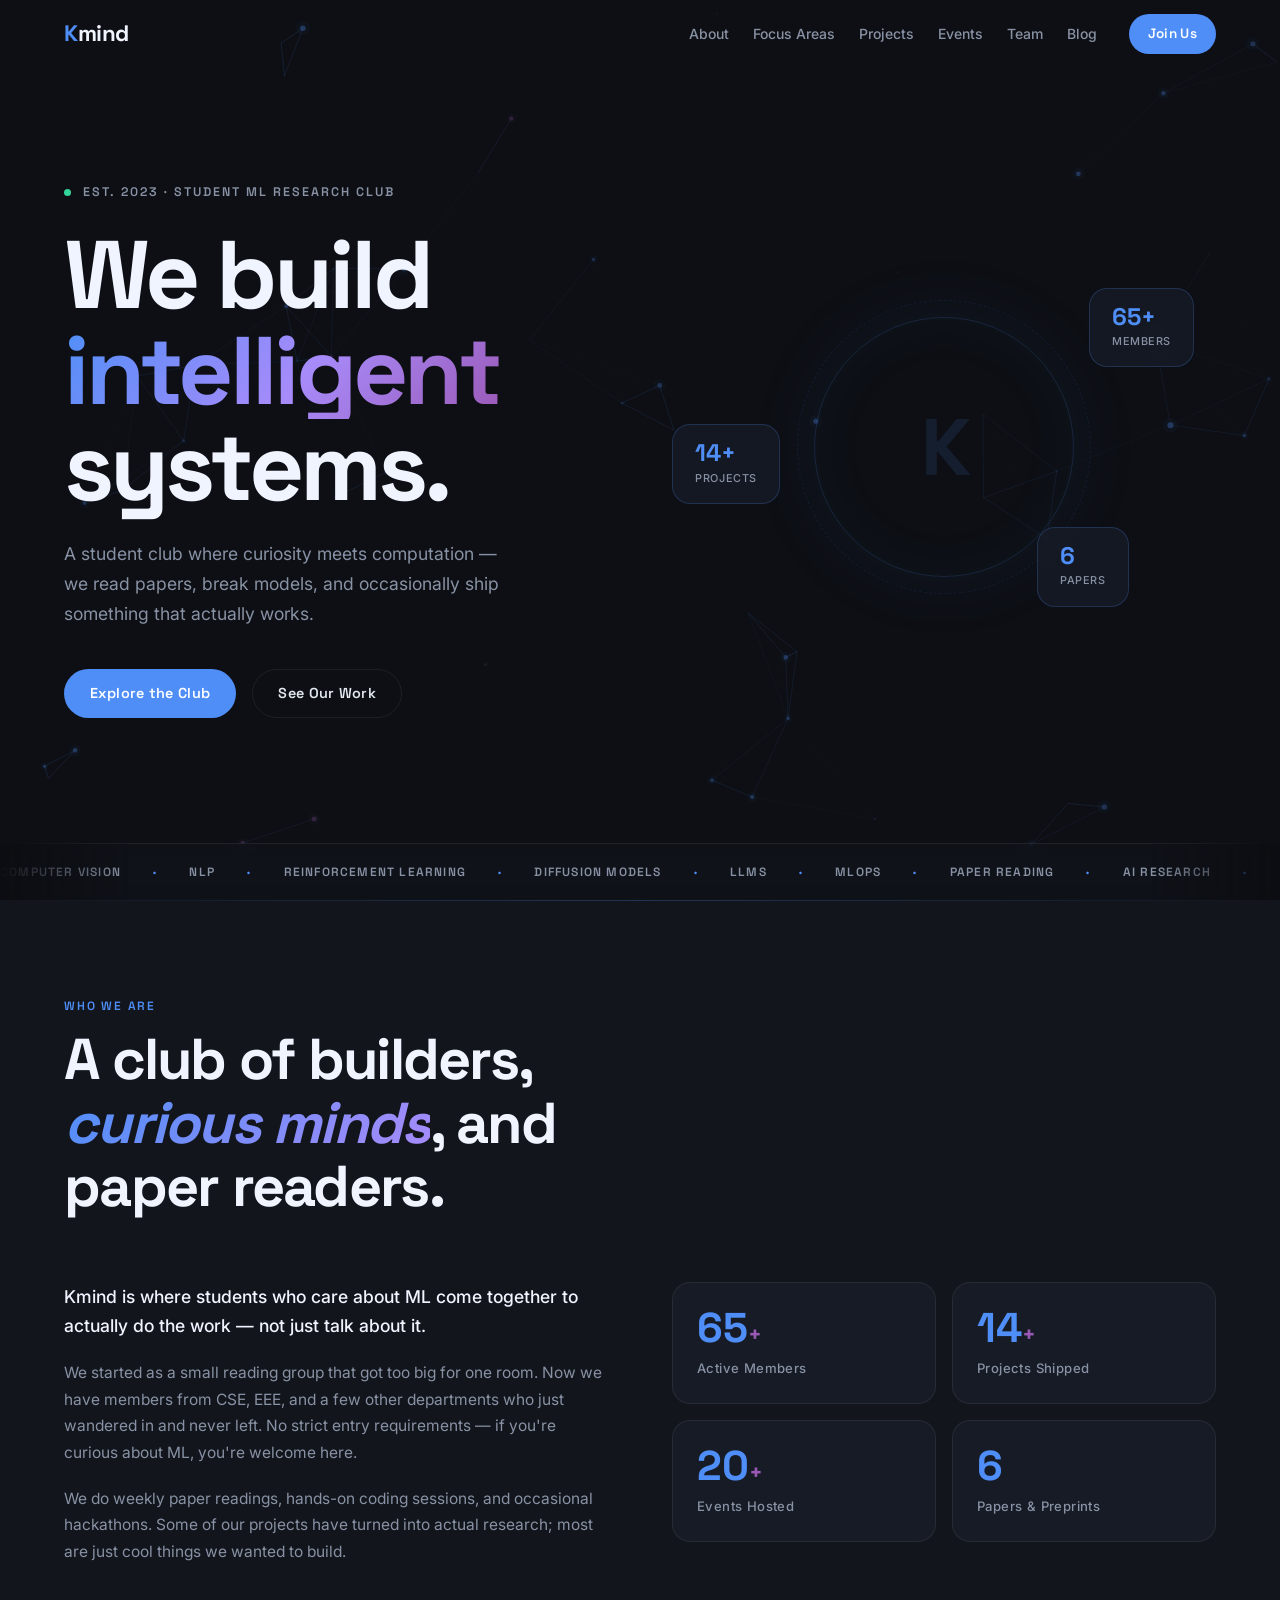
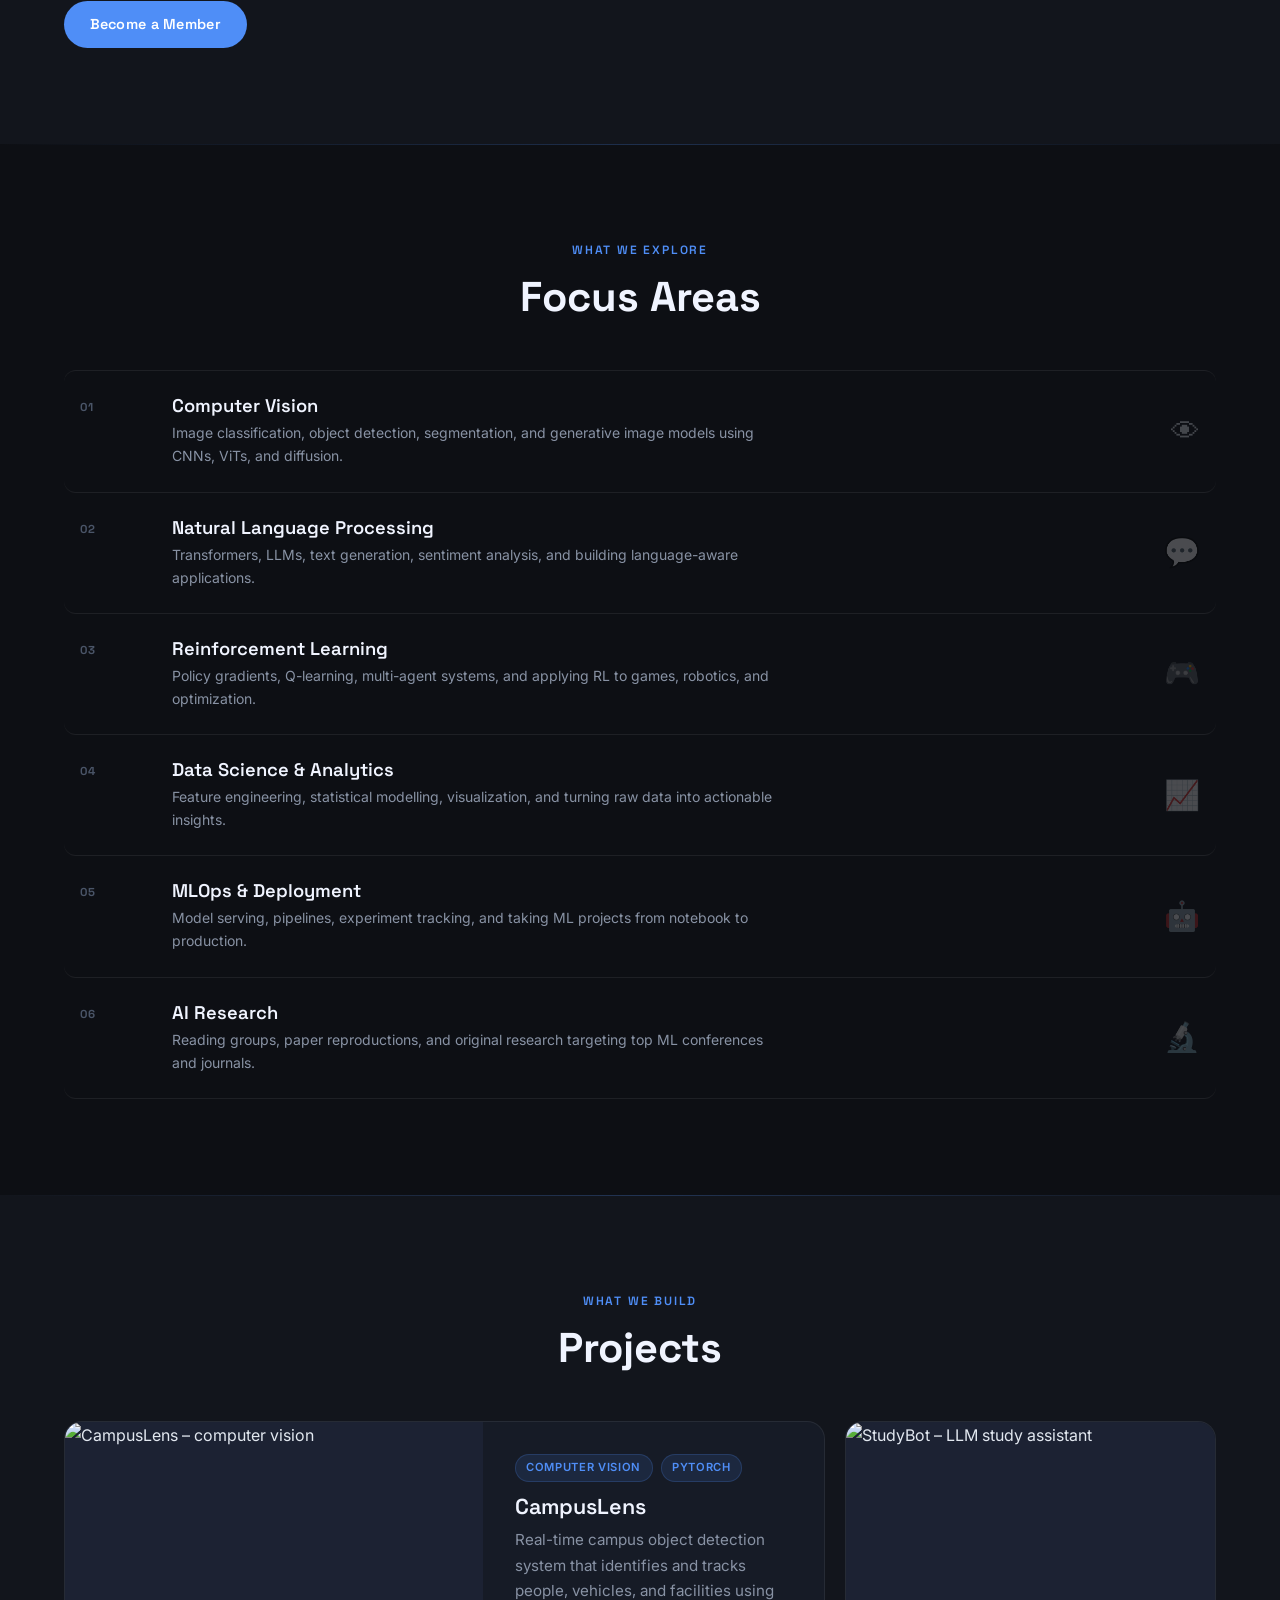
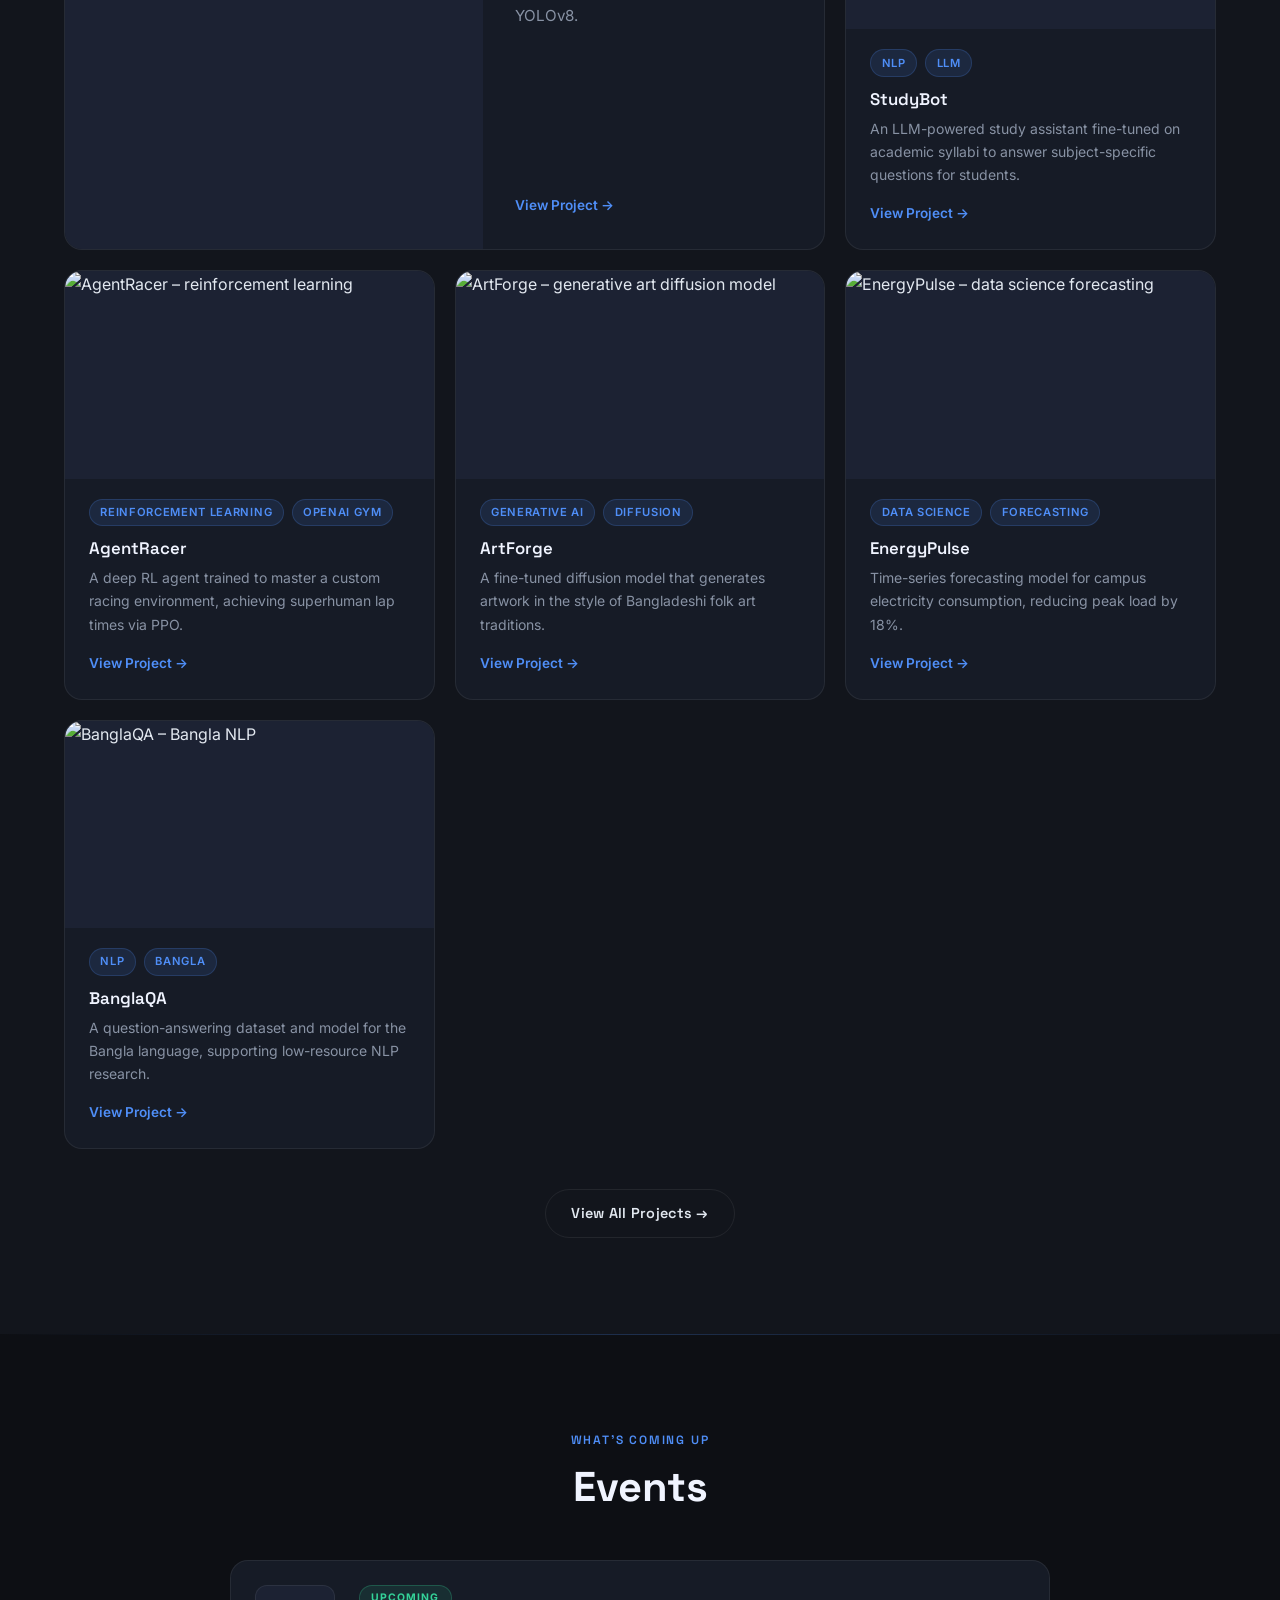
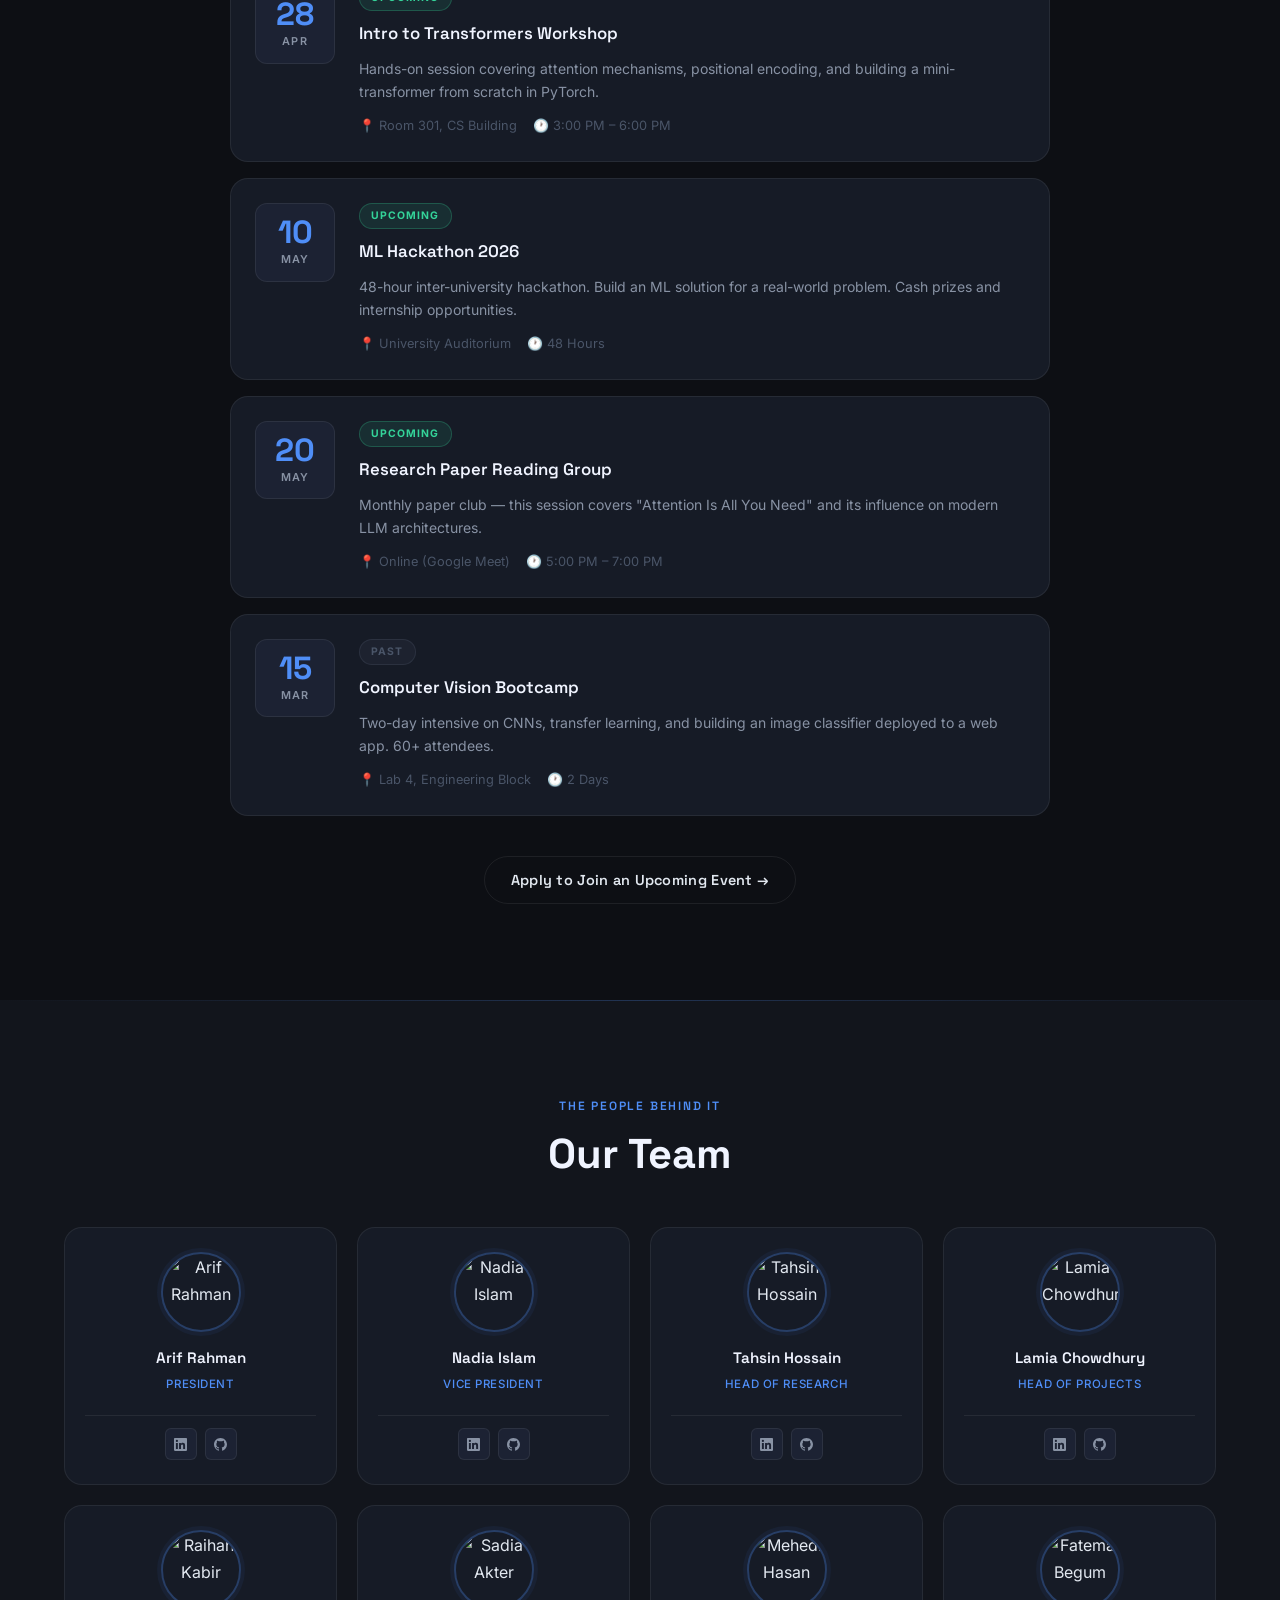
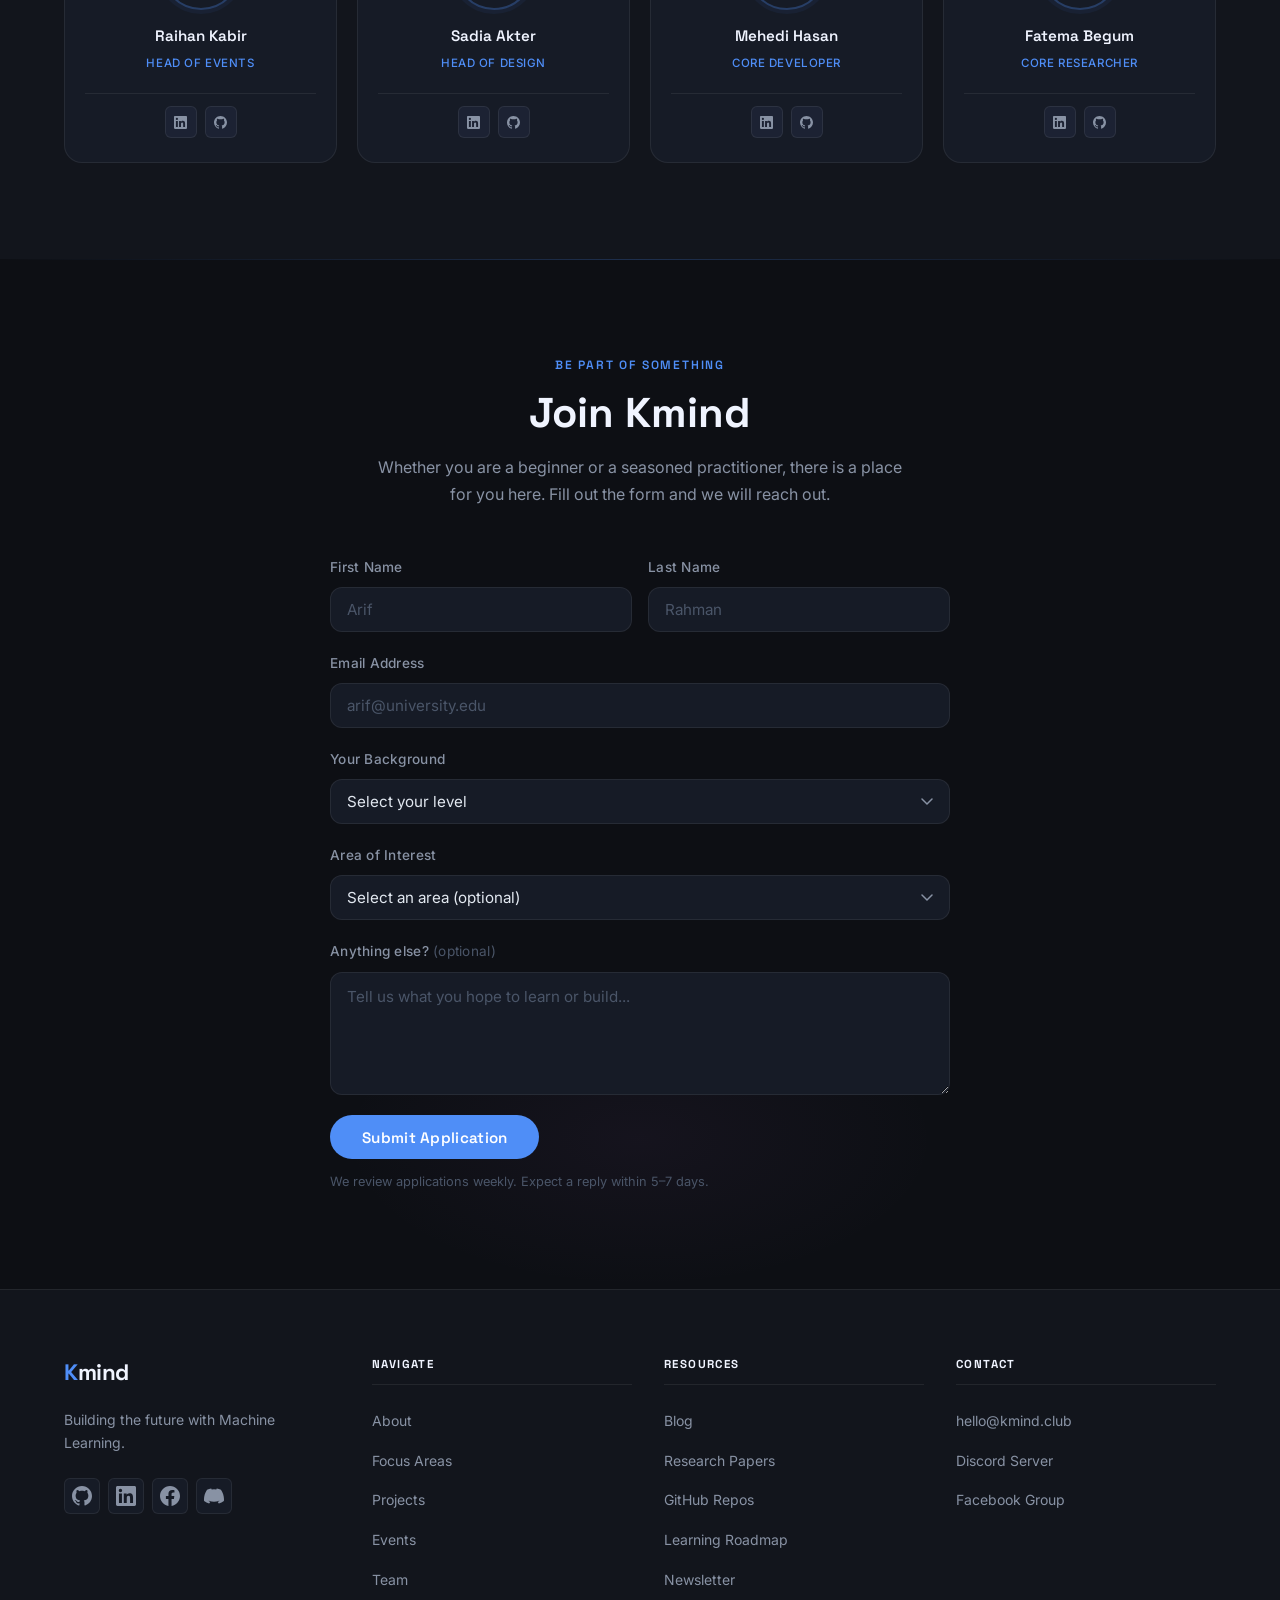
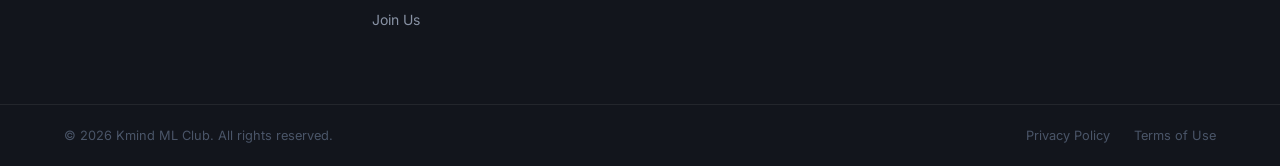
==== commit 0102b293: "Complete homepage polish: fix featured card layout and visual refinements - Fix CSS cascade bug wher" ====
--- a/index.html
+++ b/index.html
@@ -388,6 +388,11 @@
             </article>
 
           </div>
+
+          <div class="section-cta" data-reveal>
+            <a href="projects.html" class="btn btn--ghost">View All Projects &rarr;</a>
+          </div>
+
         </div>
       </section>
 
@@ -479,6 +484,11 @@
             </div>
 
           </div>
+
+          <div class="section-cta" data-reveal>
+            <a href="#join" class="btn btn--ghost">Apply to Join an Upcoming Event &rarr;</a>
+          </div>
+
         </div>
       </section>
 
@@ -498,8 +508,8 @@
               <h3 class="team-card__name">Arif Rahman</h3>
               <p class="team-card__role">President</p>
               <div class="team-card__socials">
-                <a href="#" aria-label="LinkedIn">in</a>
-                <a href="#" aria-label="GitHub">gh</a>
+                <a href="#" aria-label="LinkedIn"><svg width="13" height="13" viewBox="0 0 24 24" fill="currentColor"><path d="M20.447 20.452h-3.554v-5.569c0-1.328-.027-3.037-1.852-3.037-1.853 0-2.136 1.445-2.136 2.939v5.667H9.351V9h3.414v1.561h.046c.477-.9 1.637-1.85 3.37-1.85 3.601 0 4.267 2.37 4.267 5.455v6.286zM5.337 7.433a2.062 2.062 0 01-2.063-2.065 2.064 2.064 0 112.063 2.065zm1.782 13.019H3.555V9h3.564v11.452zM22.225 0H1.771C.792 0 0 .774 0 1.729v20.542C0 23.227.792 24 1.771 24h20.451C23.2 24 24 23.227 24 22.271V1.729C24 .774 23.2 0 22.222 0h.003z"/></svg></a>
+                <a href="#" aria-label="GitHub"><svg width="13" height="13" viewBox="0 0 24 24" fill="currentColor"><path d="M12 0C5.37 0 0 5.37 0 12c0 5.3 3.438 9.8 8.205 11.385.6.113.82-.258.82-.577 0-.285-.01-1.04-.015-2.04-3.338.724-4.042-1.61-4.042-1.61-.546-1.387-1.333-1.756-1.333-1.756-1.09-.745.083-.729.083-.729 1.205.085 1.84 1.237 1.84 1.237 1.07 1.834 2.807 1.304 3.492.997.108-.775.418-1.305.762-1.605-2.665-.3-5.466-1.332-5.466-5.93 0-1.31.465-2.38 1.235-3.22-.135-.303-.54-1.523.105-3.176 0 0 1.005-.322 3.3 1.23.96-.267 1.98-.399 3-.405 1.02.006 2.04.138 3 .405 2.28-1.552 3.285-1.23 3.285-1.23.645 1.653.24 2.873.12 3.176.765.84 1.23 1.91 1.23 3.22 0 4.61-2.805 5.625-5.475 5.92.42.36.81 1.096.81 2.22 0 1.605-.015 2.896-.015 3.286 0 .315.21.69.825.57C20.565 21.795 24 17.295 24 12c0-6.63-5.37-12-12-12z"/></svg></a>
               </div>
             </div>
 
@@ -508,8 +518,8 @@
               <h3 class="team-card__name">Nadia Islam</h3>
               <p class="team-card__role">Vice President</p>
               <div class="team-card__socials">
-                <a href="#" aria-label="LinkedIn">in</a>
-                <a href="#" aria-label="GitHub">gh</a>
+                <a href="#" aria-label="LinkedIn"><svg width="13" height="13" viewBox="0 0 24 24" fill="currentColor"><path d="M20.447 20.452h-3.554v-5.569c0-1.328-.027-3.037-1.852-3.037-1.853 0-2.136 1.445-2.136 2.939v5.667H9.351V9h3.414v1.561h.046c.477-.9 1.637-1.85 3.37-1.85 3.601 0 4.267 2.37 4.267 5.455v6.286zM5.337 7.433a2.062 2.062 0 01-2.063-2.065 2.064 2.064 0 112.063 2.065zm1.782 13.019H3.555V9h3.564v11.452zM22.225 0H1.771C.792 0 0 .774 0 1.729v20.542C0 23.227.792 24 1.771 24h20.451C23.2 24 24 23.227 24 22.271V1.729C24 .774 23.2 0 22.222 0h.003z"/></svg></a>
+                <a href="#" aria-label="GitHub"><svg width="13" height="13" viewBox="0 0 24 24" fill="currentColor"><path d="M12 0C5.37 0 0 5.37 0 12c0 5.3 3.438 9.8 8.205 11.385.6.113.82-.258.82-.577 0-.285-.01-1.04-.015-2.04-3.338.724-4.042-1.61-4.042-1.61-.546-1.387-1.333-1.756-1.333-1.756-1.09-.745.083-.729.083-.729 1.205.085 1.84 1.237 1.84 1.237 1.07 1.834 2.807 1.304 3.492.997.108-.775.418-1.305.762-1.605-2.665-.3-5.466-1.332-5.466-5.93 0-1.31.465-2.38 1.235-3.22-.135-.303-.54-1.523.105-3.176 0 0 1.005-.322 3.3 1.23.96-.267 1.98-.399 3-.405 1.02.006 2.04.138 3 .405 2.28-1.552 3.285-1.23 3.285-1.23.645 1.653.24 2.873.12 3.176.765.84 1.23 1.91 1.23 3.22 0 4.61-2.805 5.625-5.475 5.92.42.36.81 1.096.81 2.22 0 1.605-.015 2.896-.015 3.286 0 .315.21.69.825.57C20.565 21.795 24 17.295 24 12c0-6.63-5.37-12-12-12z"/></svg></a>
               </div>
             </div>
 
@@ -518,8 +528,8 @@
               <h3 class="team-card__name">Tahsin Hossain</h3>
               <p class="team-card__role">Head of Research</p>
               <div class="team-card__socials">
-                <a href="#" aria-label="LinkedIn">in</a>
-                <a href="#" aria-label="GitHub">gh</a>
+                <a href="#" aria-label="LinkedIn"><svg width="13" height="13" viewBox="0 0 24 24" fill="currentColor"><path d="M20.447 20.452h-3.554v-5.569c0-1.328-.027-3.037-1.852-3.037-1.853 0-2.136 1.445-2.136 2.939v5.667H9.351V9h3.414v1.561h.046c.477-.9 1.637-1.85 3.37-1.85 3.601 0 4.267 2.37 4.267 5.455v6.286zM5.337 7.433a2.062 2.062 0 01-2.063-2.065 2.064 2.064 0 112.063 2.065zm1.782 13.019H3.555V9h3.564v11.452zM22.225 0H1.771C.792 0 0 .774 0 1.729v20.542C0 23.227.792 24 1.771 24h20.451C23.2 24 24 23.227 24 22.271V1.729C24 .774 23.2 0 22.222 0h.003z"/></svg></a>
+                <a href="#" aria-label="GitHub"><svg width="13" height="13" viewBox="0 0 24 24" fill="currentColor"><path d="M12 0C5.37 0 0 5.37 0 12c0 5.3 3.438 9.8 8.205 11.385.6.113.82-.258.82-.577 0-.285-.01-1.04-.015-2.04-3.338.724-4.042-1.61-4.042-1.61-.546-1.387-1.333-1.756-1.333-1.756-1.09-.745.083-.729.083-.729 1.205.085 1.84 1.237 1.84 1.237 1.07 1.834 2.807 1.304 3.492.997.108-.775.418-1.305.762-1.605-2.665-.3-5.466-1.332-5.466-5.93 0-1.31.465-2.38 1.235-3.22-.135-.303-.54-1.523.105-3.176 0 0 1.005-.322 3.3 1.23.96-.267 1.98-.399 3-.405 1.02.006 2.04.138 3 .405 2.28-1.552 3.285-1.23 3.285-1.23.645 1.653.24 2.873.12 3.176.765.84 1.23 1.91 1.23 3.22 0 4.61-2.805 5.625-5.475 5.92.42.36.81 1.096.81 2.22 0 1.605-.015 2.896-.015 3.286 0 .315.21.69.825.57C20.565 21.795 24 17.295 24 12c0-6.63-5.37-12-12-12z"/></svg></a>
               </div>
             </div>
 
@@ -528,8 +538,8 @@
               <h3 class="team-card__name">Lamia Chowdhury</h3>
               <p class="team-card__role">Head of Projects</p>
               <div class="team-card__socials">
-                <a href="#" aria-label="LinkedIn">in</a>
-                <a href="#" aria-label="GitHub">gh</a>
+                <a href="#" aria-label="LinkedIn"><svg width="13" height="13" viewBox="0 0 24 24" fill="currentColor"><path d="M20.447 20.452h-3.554v-5.569c0-1.328-.027-3.037-1.852-3.037-1.853 0-2.136 1.445-2.136 2.939v5.667H9.351V9h3.414v1.561h.046c.477-.9 1.637-1.85 3.37-1.85 3.601 0 4.267 2.37 4.267 5.455v6.286zM5.337 7.433a2.062 2.062 0 01-2.063-2.065 2.064 2.064 0 112.063 2.065zm1.782 13.019H3.555V9h3.564v11.452zM22.225 0H1.771C.792 0 0 .774 0 1.729v20.542C0 23.227.792 24 1.771 24h20.451C23.2 24 24 23.227 24 22.271V1.729C24 .774 23.2 0 22.222 0h.003z"/></svg></a>
+                <a href="#" aria-label="GitHub"><svg width="13" height="13" viewBox="0 0 24 24" fill="currentColor"><path d="M12 0C5.37 0 0 5.37 0 12c0 5.3 3.438 9.8 8.205 11.385.6.113.82-.258.82-.577 0-.285-.01-1.04-.015-2.04-3.338.724-4.042-1.61-4.042-1.61-.546-1.387-1.333-1.756-1.333-1.756-1.09-.745.083-.729.083-.729 1.205.085 1.84 1.237 1.84 1.237 1.07 1.834 2.807 1.304 3.492.997.108-.775.418-1.305.762-1.605-2.665-.3-5.466-1.332-5.466-5.93 0-1.31.465-2.38 1.235-3.22-.135-.303-.54-1.523.105-3.176 0 0 1.005-.322 3.3 1.23.96-.267 1.98-.399 3-.405 1.02.006 2.04.138 3 .405 2.28-1.552 3.285-1.23 3.285-1.23.645 1.653.24 2.873.12 3.176.765.84 1.23 1.91 1.23 3.22 0 4.61-2.805 5.625-5.475 5.92.42.36.81 1.096.81 2.22 0 1.605-.015 2.896-.015 3.286 0 .315.21.69.825.57C20.565 21.795 24 17.295 24 12c0-6.63-5.37-12-12-12z"/></svg></a>
               </div>
             </div>
 
@@ -538,8 +548,8 @@
               <h3 class="team-card__name">Raihan Kabir</h3>
               <p class="team-card__role">Head of Events</p>
               <div class="team-card__socials">
-                <a href="#" aria-label="LinkedIn">in</a>
-                <a href="#" aria-label="GitHub">gh</a>
+                <a href="#" aria-label="LinkedIn"><svg width="13" height="13" viewBox="0 0 24 24" fill="currentColor"><path d="M20.447 20.452h-3.554v-5.569c0-1.328-.027-3.037-1.852-3.037-1.853 0-2.136 1.445-2.136 2.939v5.667H9.351V9h3.414v1.561h.046c.477-.9 1.637-1.85 3.37-1.85 3.601 0 4.267 2.37 4.267 5.455v6.286zM5.337 7.433a2.062 2.062 0 01-2.063-2.065 2.064 2.064 0 112.063 2.065zm1.782 13.019H3.555V9h3.564v11.452zM22.225 0H1.771C.792 0 0 .774 0 1.729v20.542C0 23.227.792 24 1.771 24h20.451C23.2 24 24 23.227 24 22.271V1.729C24 .774 23.2 0 22.222 0h.003z"/></svg></a>
+                <a href="#" aria-label="GitHub"><svg width="13" height="13" viewBox="0 0 24 24" fill="currentColor"><path d="M12 0C5.37 0 0 5.37 0 12c0 5.3 3.438 9.8 8.205 11.385.6.113.82-.258.82-.577 0-.285-.01-1.04-.015-2.04-3.338.724-4.042-1.61-4.042-1.61-.546-1.387-1.333-1.756-1.333-1.756-1.09-.745.083-.729.083-.729 1.205.085 1.84 1.237 1.84 1.237 1.07 1.834 2.807 1.304 3.492.997.108-.775.418-1.305.762-1.605-2.665-.3-5.466-1.332-5.466-5.93 0-1.31.465-2.38 1.235-3.22-.135-.303-.54-1.523.105-3.176 0 0 1.005-.322 3.3 1.23.96-.267 1.98-.399 3-.405 1.02.006 2.04.138 3 .405 2.28-1.552 3.285-1.23 3.285-1.23.645 1.653.24 2.873.12 3.176.765.84 1.23 1.91 1.23 3.22 0 4.61-2.805 5.625-5.475 5.92.42.36.81 1.096.81 2.22 0 1.605-.015 2.896-.015 3.286 0 .315.21.69.825.57C20.565 21.795 24 17.295 24 12c0-6.63-5.37-12-12-12z"/></svg></a>
               </div>
             </div>
 
@@ -548,8 +558,8 @@
               <h3 class="team-card__name">Sadia Akter</h3>
               <p class="team-card__role">Head of Design</p>
               <div class="team-card__socials">
-                <a href="#" aria-label="LinkedIn">in</a>
-                <a href="#" aria-label="GitHub">gh</a>
+                <a href="#" aria-label="LinkedIn"><svg width="13" height="13" viewBox="0 0 24 24" fill="currentColor"><path d="M20.447 20.452h-3.554v-5.569c0-1.328-.027-3.037-1.852-3.037-1.853 0-2.136 1.445-2.136 2.939v5.667H9.351V9h3.414v1.561h.046c.477-.9 1.637-1.85 3.37-1.85 3.601 0 4.267 2.37 4.267 5.455v6.286zM5.337 7.433a2.062 2.062 0 01-2.063-2.065 2.064 2.064 0 112.063 2.065zm1.782 13.019H3.555V9h3.564v11.452zM22.225 0H1.771C.792 0 0 .774 0 1.729v20.542C0 23.227.792 24 1.771 24h20.451C23.2 24 24 23.227 24 22.271V1.729C24 .774 23.2 0 22.222 0h.003z"/></svg></a>
+                <a href="#" aria-label="GitHub"><svg width="13" height="13" viewBox="0 0 24 24" fill="currentColor"><path d="M12 0C5.37 0 0 5.37 0 12c0 5.3 3.438 9.8 8.205 11.385.6.113.82-.258.82-.577 0-.285-.01-1.04-.015-2.04-3.338.724-4.042-1.61-4.042-1.61-.546-1.387-1.333-1.756-1.333-1.756-1.09-.745.083-.729.083-.729 1.205.085 1.84 1.237 1.84 1.237 1.07 1.834 2.807 1.304 3.492.997.108-.775.418-1.305.762-1.605-2.665-.3-5.466-1.332-5.466-5.93 0-1.31.465-2.38 1.235-3.22-.135-.303-.54-1.523.105-3.176 0 0 1.005-.322 3.3 1.23.96-.267 1.98-.399 3-.405 1.02.006 2.04.138 3 .405 2.28-1.552 3.285-1.23 3.285-1.23.645 1.653.24 2.873.12 3.176.765.84 1.23 1.91 1.23 3.22 0 4.61-2.805 5.625-5.475 5.92.42.36.81 1.096.81 2.22 0 1.605-.015 2.896-.015 3.286 0 .315.21.69.825.57C20.565 21.795 24 17.295 24 12c0-6.63-5.37-12-12-12z"/></svg></a>
               </div>
             </div>
 
@@ -558,8 +568,8 @@
               <h3 class="team-card__name">Mehedi Hasan</h3>
               <p class="team-card__role">Core Developer</p>
               <div class="team-card__socials">
-                <a href="#" aria-label="LinkedIn">in</a>
-                <a href="#" aria-label="GitHub">gh</a>
+                <a href="#" aria-label="LinkedIn"><svg width="13" height="13" viewBox="0 0 24 24" fill="currentColor"><path d="M20.447 20.452h-3.554v-5.569c0-1.328-.027-3.037-1.852-3.037-1.853 0-2.136 1.445-2.136 2.939v5.667H9.351V9h3.414v1.561h.046c.477-.9 1.637-1.85 3.37-1.85 3.601 0 4.267 2.37 4.267 5.455v6.286zM5.337 7.433a2.062 2.062 0 01-2.063-2.065 2.064 2.064 0 112.063 2.065zm1.782 13.019H3.555V9h3.564v11.452zM22.225 0H1.771C.792 0 0 .774 0 1.729v20.542C0 23.227.792 24 1.771 24h20.451C23.2 24 24 23.227 24 22.271V1.729C24 .774 23.2 0 22.222 0h.003z"/></svg></a>
+                <a href="#" aria-label="GitHub"><svg width="13" height="13" viewBox="0 0 24 24" fill="currentColor"><path d="M12 0C5.37 0 0 5.37 0 12c0 5.3 3.438 9.8 8.205 11.385.6.113.82-.258.82-.577 0-.285-.01-1.04-.015-2.04-3.338.724-4.042-1.61-4.042-1.61-.546-1.387-1.333-1.756-1.333-1.756-1.09-.745.083-.729.083-.729 1.205.085 1.84 1.237 1.84 1.237 1.07 1.834 2.807 1.304 3.492.997.108-.775.418-1.305.762-1.605-2.665-.3-5.466-1.332-5.466-5.93 0-1.31.465-2.38 1.235-3.22-.135-.303-.54-1.523.105-3.176 0 0 1.005-.322 3.3 1.23.96-.267 1.98-.399 3-.405 1.02.006 2.04.138 3 .405 2.28-1.552 3.285-1.23 3.285-1.23.645 1.653.24 2.873.12 3.176.765.84 1.23 1.91 1.23 3.22 0 4.61-2.805 5.625-5.475 5.92.42.36.81 1.096.81 2.22 0 1.605-.015 2.896-.015 3.286 0 .315.21.69.825.57C20.565 21.795 24 17.295 24 12c0-6.63-5.37-12-12-12z"/></svg></a>
               </div>
             </div>
 
@@ -568,8 +578,8 @@
               <h3 class="team-card__name">Fatema Begum</h3>
               <p class="team-card__role">Core Researcher</p>
               <div class="team-card__socials">
-                <a href="#" aria-label="LinkedIn">in</a>
-                <a href="#" aria-label="GitHub">gh</a>
+                <a href="#" aria-label="LinkedIn"><svg width="13" height="13" viewBox="0 0 24 24" fill="currentColor"><path d="M20.447 20.452h-3.554v-5.569c0-1.328-.027-3.037-1.852-3.037-1.853 0-2.136 1.445-2.136 2.939v5.667H9.351V9h3.414v1.561h.046c.477-.9 1.637-1.85 3.37-1.85 3.601 0 4.267 2.37 4.267 5.455v6.286zM5.337 7.433a2.062 2.062 0 01-2.063-2.065 2.064 2.064 0 112.063 2.065zm1.782 13.019H3.555V9h3.564v11.452zM22.225 0H1.771C.792 0 0 .774 0 1.729v20.542C0 23.227.792 24 1.771 24h20.451C23.2 24 24 23.227 24 22.271V1.729C24 .774 23.2 0 22.222 0h.003z"/></svg></a>
+                <a href="#" aria-label="GitHub"><svg width="13" height="13" viewBox="0 0 24 24" fill="currentColor"><path d="M12 0C5.37 0 0 5.37 0 12c0 5.3 3.438 9.8 8.205 11.385.6.113.82-.258.82-.577 0-.285-.01-1.04-.015-2.04-3.338.724-4.042-1.61-4.042-1.61-.546-1.387-1.333-1.756-1.333-1.756-1.09-.745.083-.729.083-.729 1.205.085 1.84 1.237 1.84 1.237 1.07 1.834 2.807 1.304 3.492.997.108-.775.418-1.305.762-1.605-2.665-.3-5.466-1.332-5.466-5.93 0-1.31.465-2.38 1.235-3.22-.135-.303-.54-1.523.105-3.176 0 0 1.005-.322 3.3 1.23.96-.267 1.98-.399 3-.405 1.02.006 2.04.138 3 .405 2.28-1.552 3.285-1.23 3.285-1.23.645 1.653.24 2.873.12 3.176.765.84 1.23 1.91 1.23 3.22 0 4.61-2.805 5.625-5.475 5.92.42.36.81 1.096.81 2.22 0 1.605-.015 2.896-.015 3.286 0 .315.21.69.825.57C20.565 21.795 24 17.295 24 12c0-6.63-5.37-12-12-12z"/></svg></a>
               </div>
             </div>
 
--- a/style.css
+++ b/style.css
@@ -186,6 +186,13 @@
   margin-top: var(--space-4);
   color: var(--clr-text-muted);
   font-size: 1rem;
+}
+
+/* Section-level CTA row */
+.section-cta {
+  display: flex;
+  justify-content: center;
+  margin-top: var(--space-10);
 }
 
 /* ============================================================
@@ -788,6 +795,25 @@
   gap: var(--space-5);
 }
 
+.project-card {
+  background: var(--clr-bg-card);
+  border: 1px solid var(--clr-border);
+  border-radius: var(--radius-lg);
+  overflow: hidden;
+  display: flex;
+  flex-direction: column;
+  transition:
+    transform var(--transition),
+    border-color var(--transition),
+    box-shadow var(--transition);
+}
+
+.project-card:hover {
+  transform: translateY(-5px);
+  border-color: var(--clr-border-glow);
+  box-shadow: var(--shadow-card), var(--shadow-glow);
+}
+
 /* Featured card spans 2 columns, horizontal layout */
 .project-card--featured {
   grid-column: span 2;
@@ -803,33 +829,15 @@
 
 .project-card--featured .project-card__body {
   padding: var(--space-8);
+  justify-content: center;
 }
 
 .project-card--featured .project-card__title {
-  font-size: 1.25rem;
+  font-size: 1.35rem;
 }
 
 .project-card--featured .project-card__desc {
-  font-size: 0.94rem;
-}
-
-.project-card {
-  background: var(--clr-bg-card);
-  border: 1px solid var(--clr-border);
-  border-radius: var(--radius-lg);
-  overflow: hidden;
-  display: flex;
-  flex-direction: column;
-  transition:
-    transform var(--transition),
-    border-color var(--transition),
-    box-shadow var(--transition);
-}
-
-.project-card:hover {
-  transform: translateY(-5px);
-  border-color: var(--clr-border-glow);
-  box-shadow: var(--shadow-card), var(--shadow-glow);
+  font-size: 0.95rem;
 }
 
 .project-card__img-wrap {
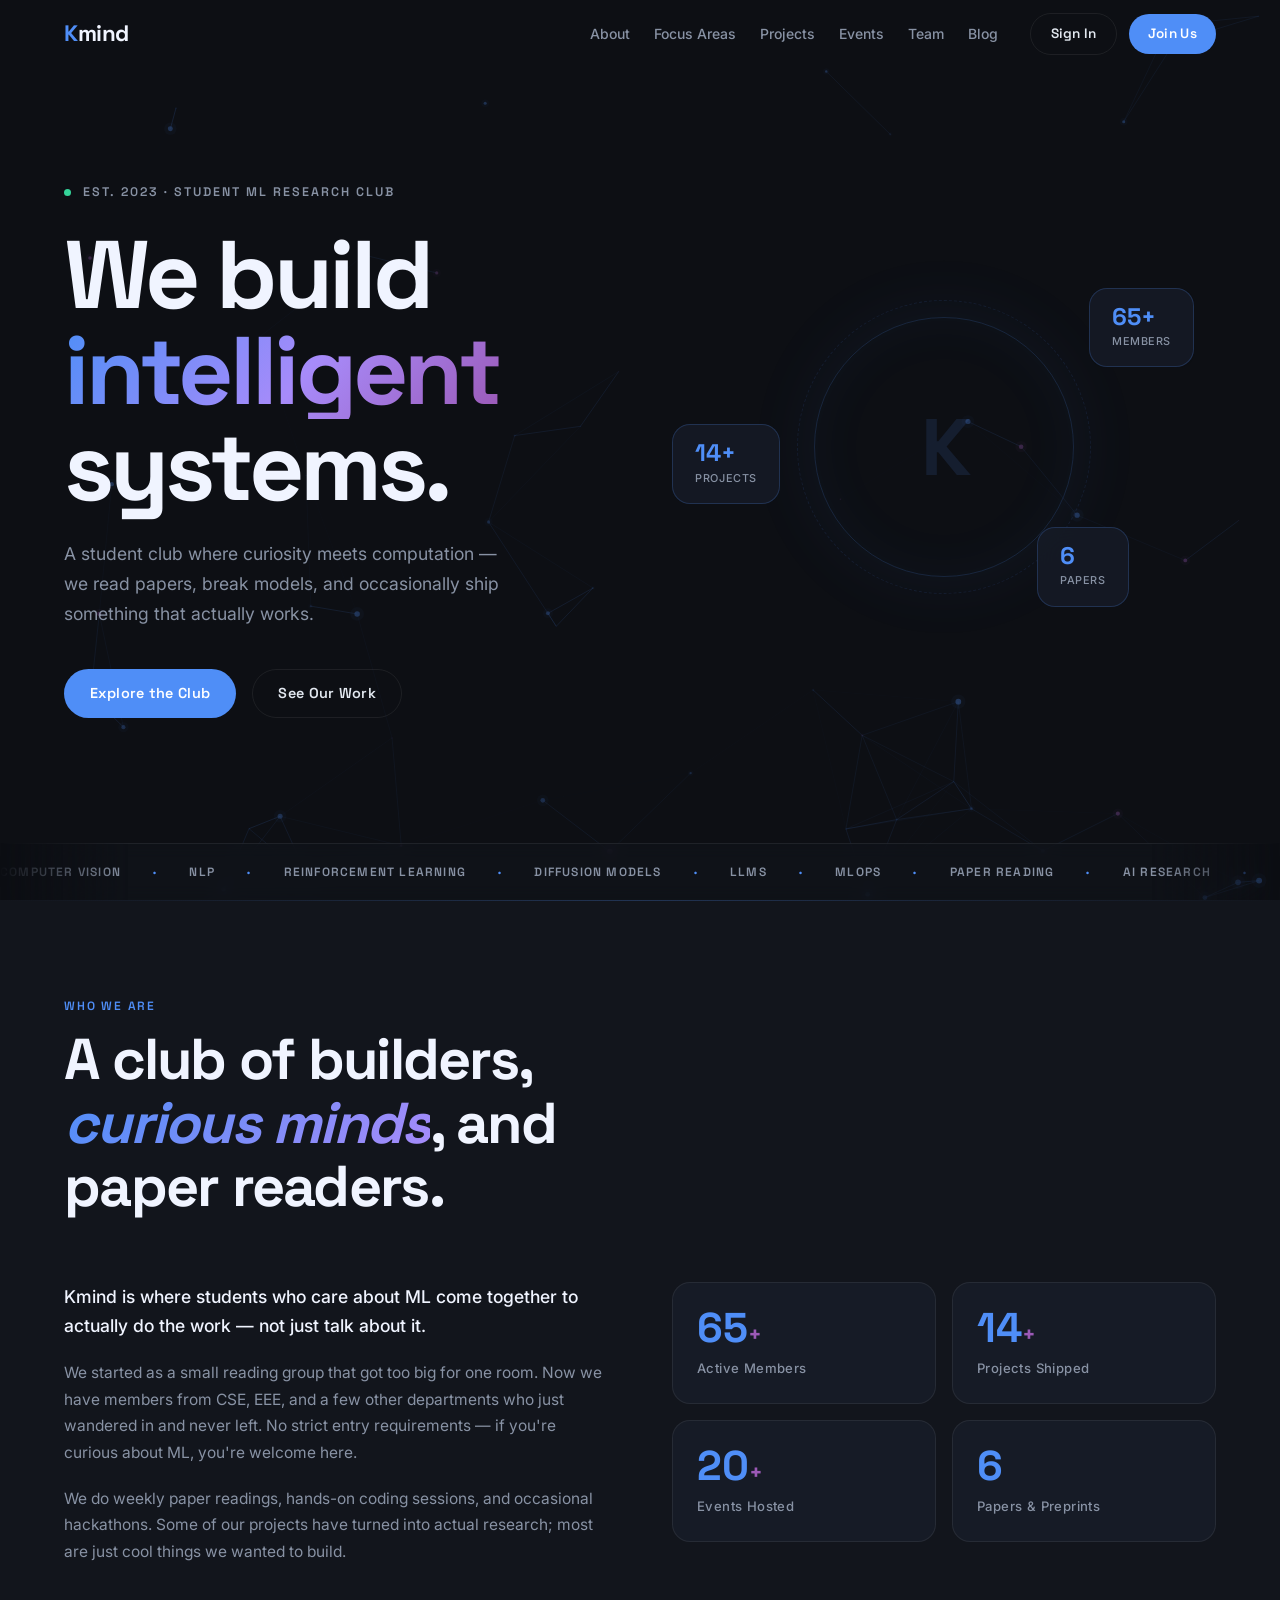
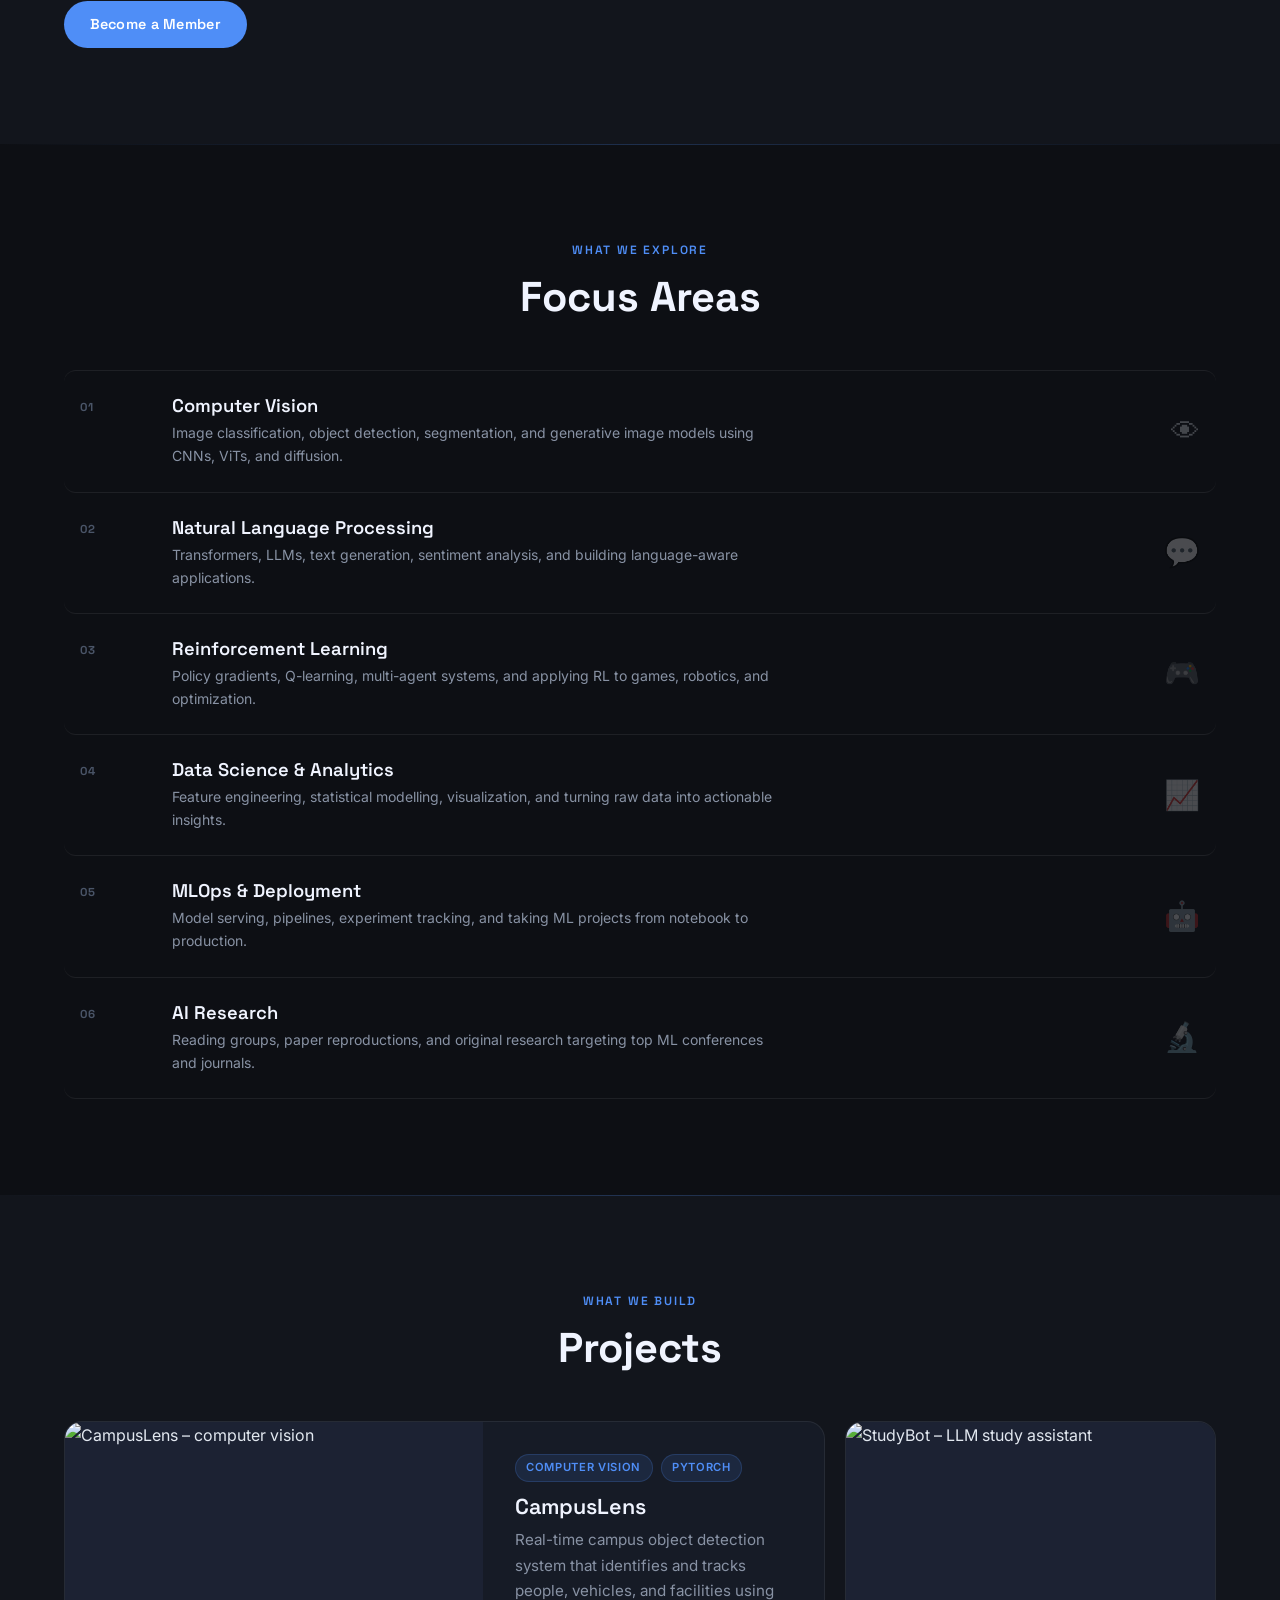
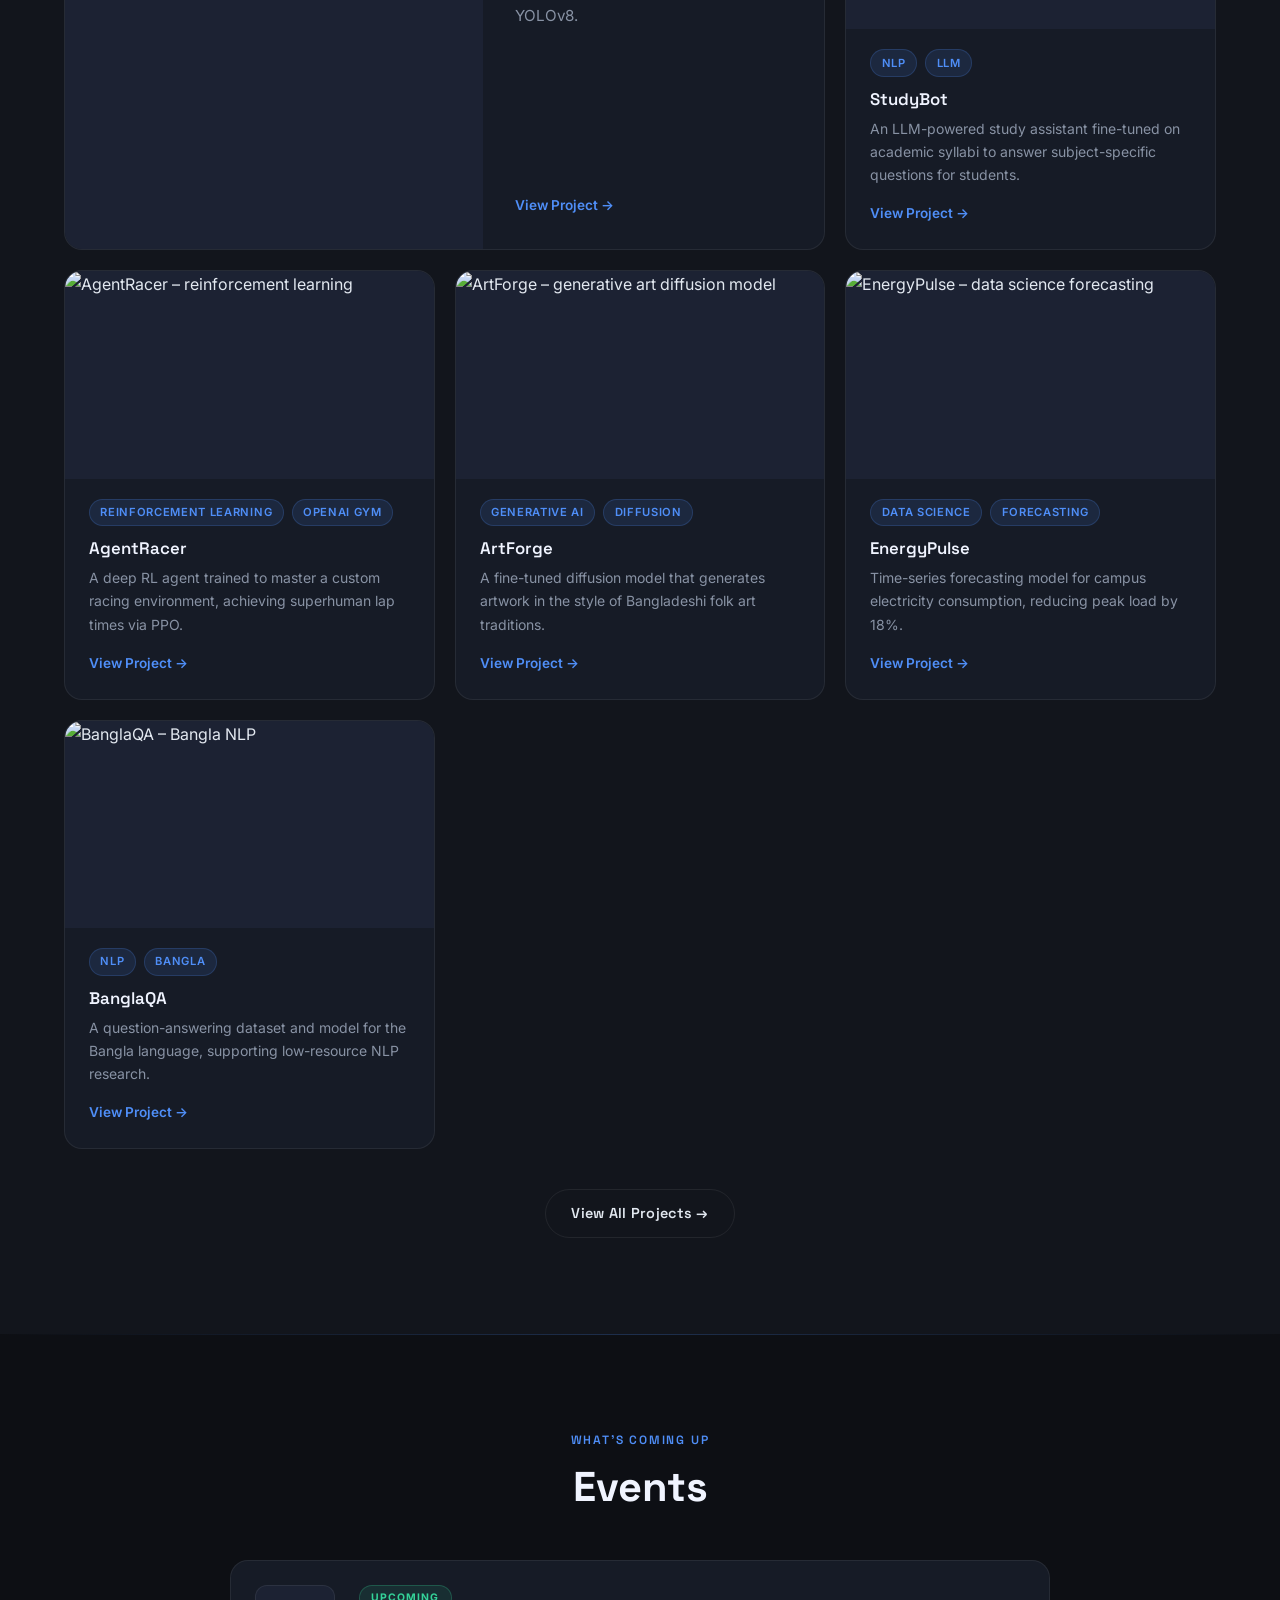
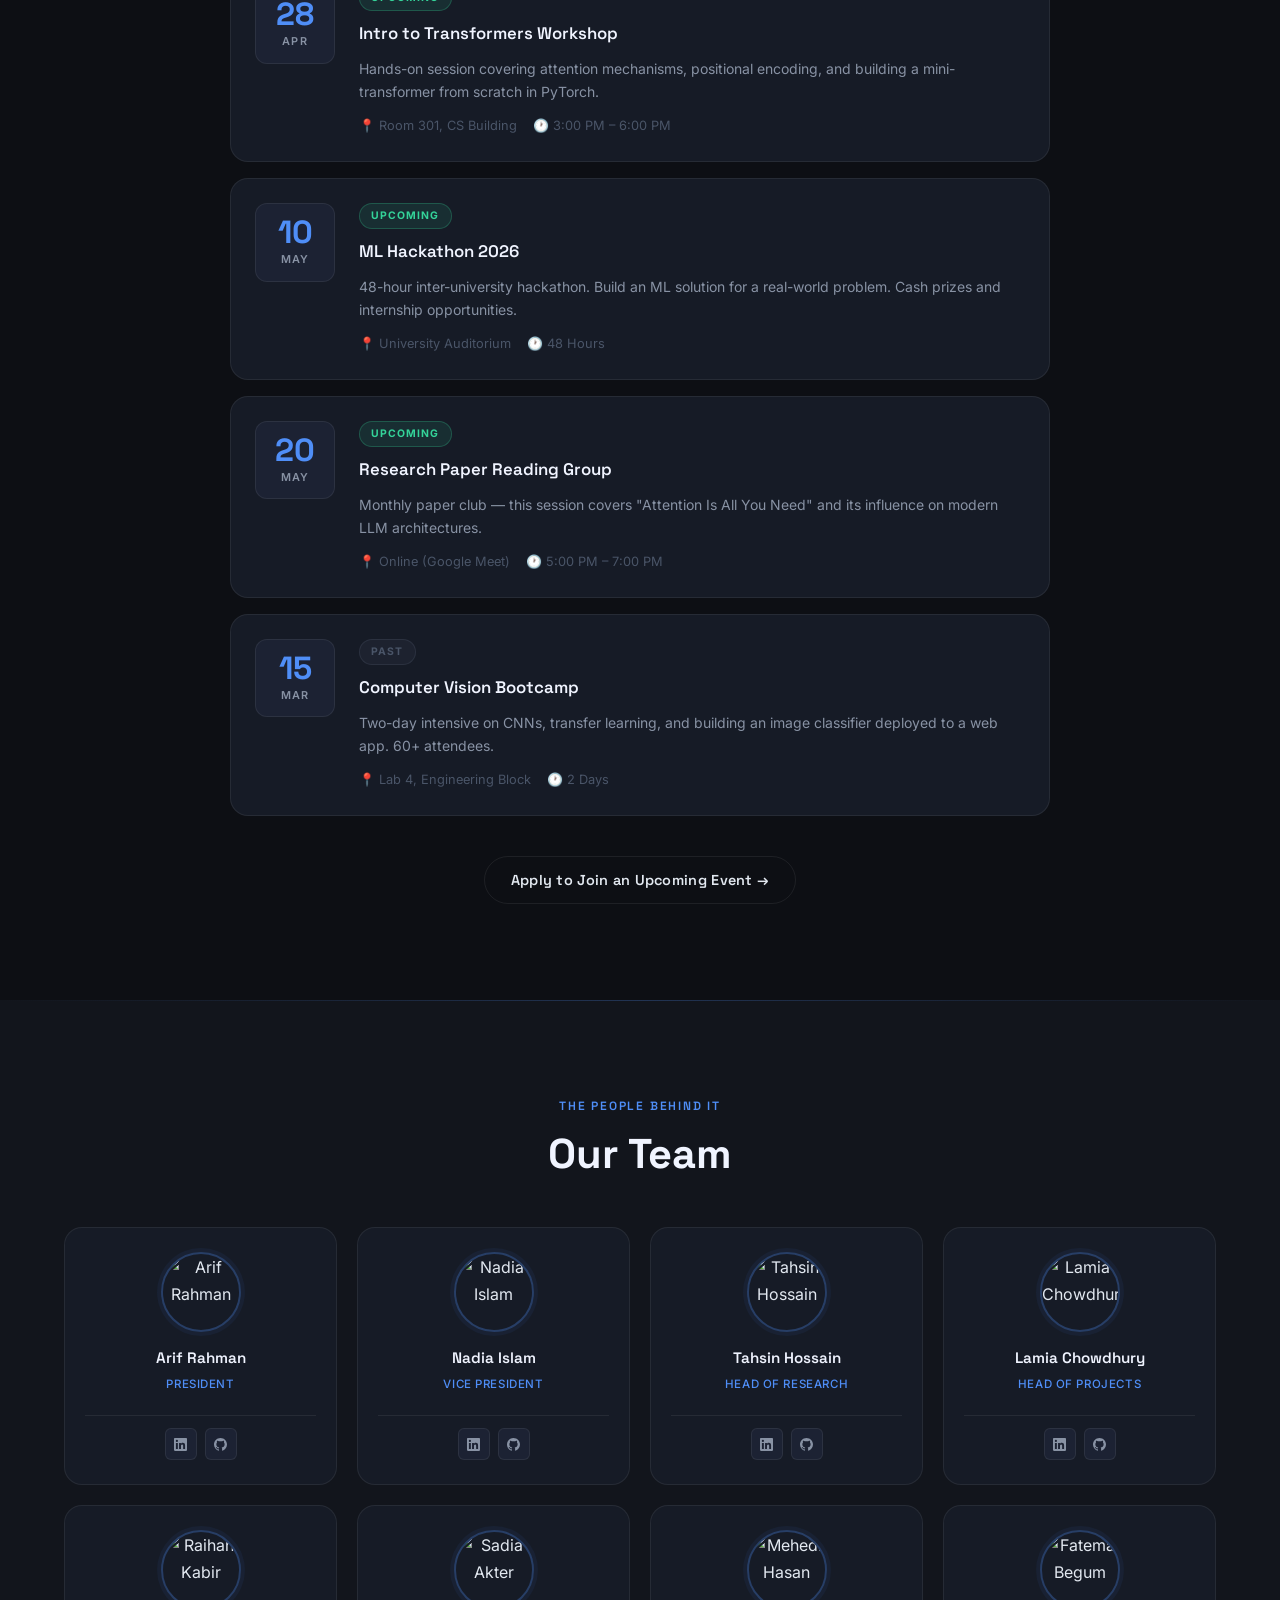
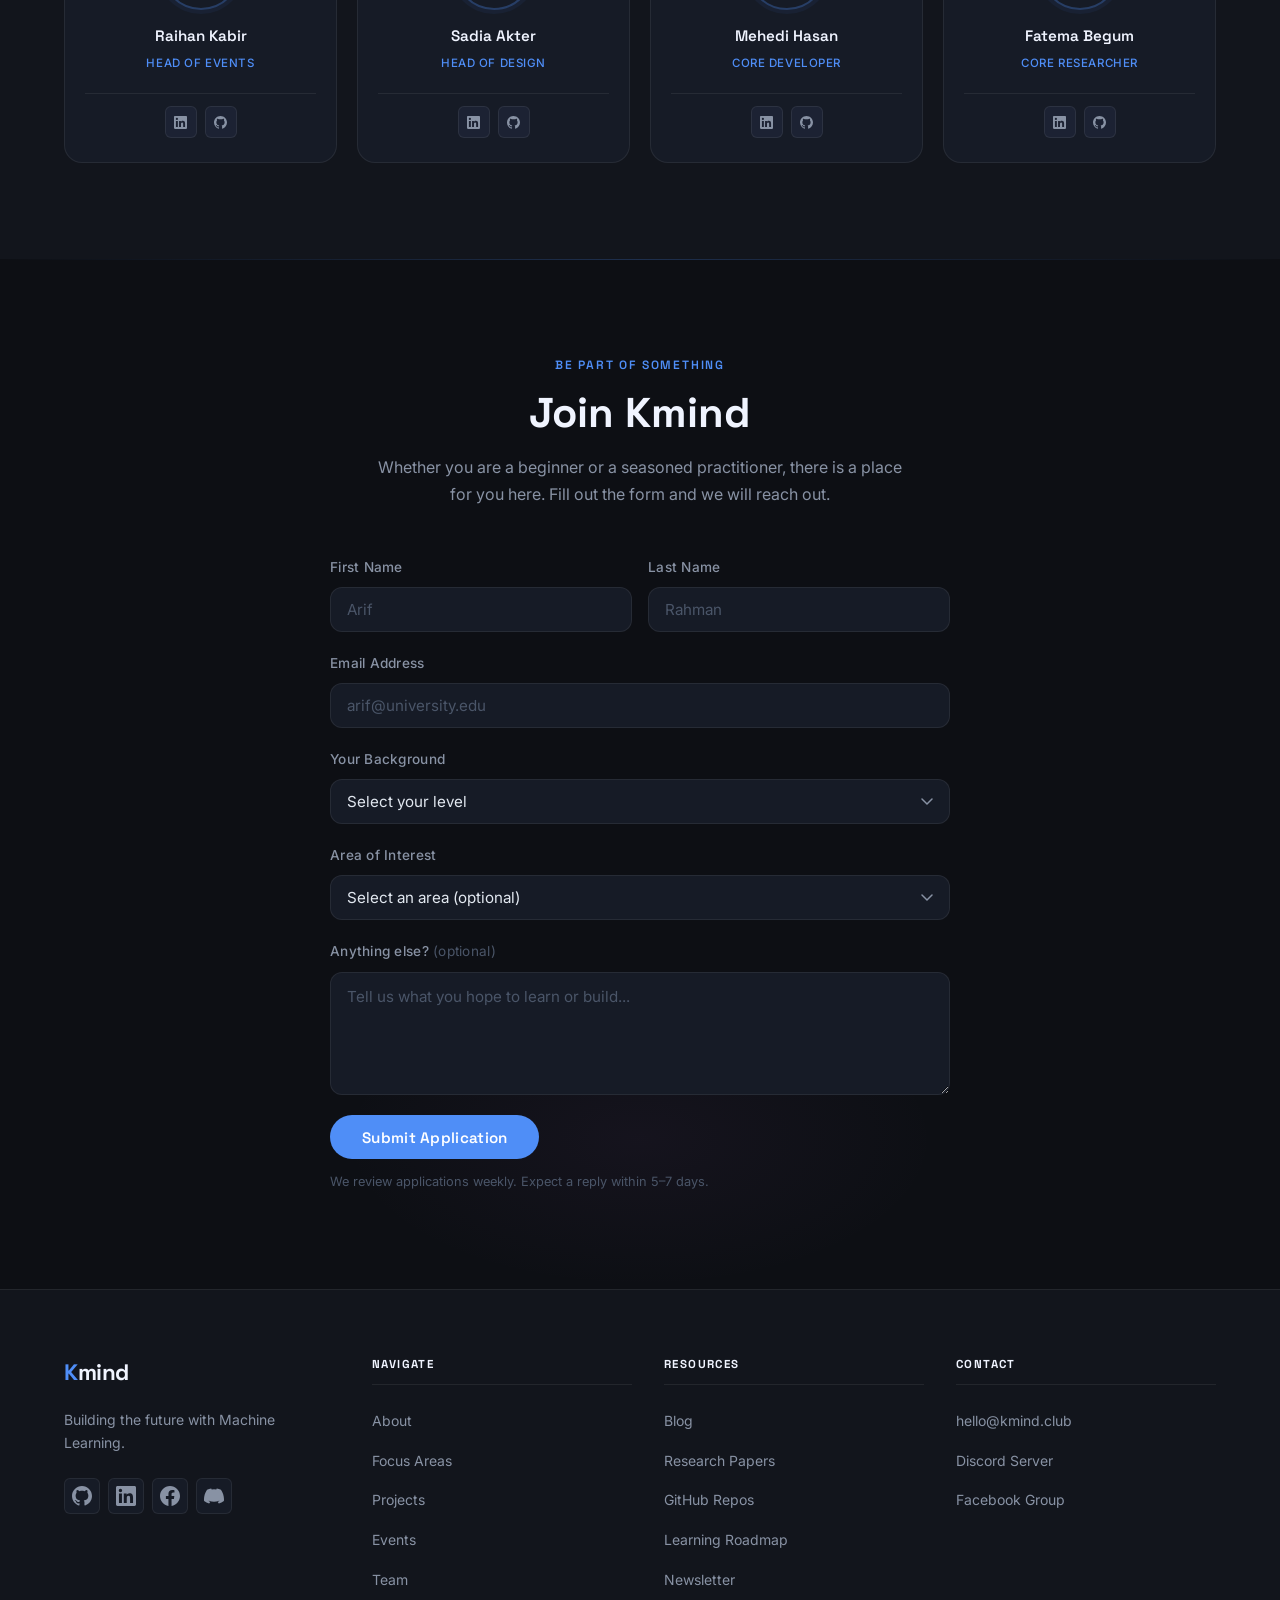
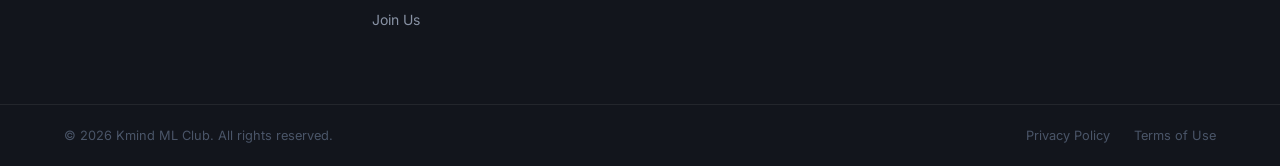
==== commit b492ac29: "Add Sign In and Join Us buttons to the navigation on all pages" ====
--- a/index.html
+++ b/index.html
@@ -25,7 +25,10 @@
           <a href="blog.html">Blog</a>
         </nav>
 
-        <a href="#join" class="btn btn--primary navbar__cta">Join Us</a>
+        <div class="navbar__actions">
+          <a href="/login.php" class="btn btn--ghost navbar__cta">Sign In</a>
+          <a href="#join" class="btn btn--primary navbar__cta">Join Us</a>
+        </div>
 
         <button class="navbar__hamburger" id="hamburger" aria-label="Toggle menu">
           <span></span>
--- a/style.css
+++ b/style.css
@@ -281,6 +281,13 @@
 
 .navbar__links a:hover { color: var(--clr-heading); }
 .navbar__links a:hover::after { width: 100%; }
+
+.navbar__actions {
+  display: flex;
+  align-items: center;
+  gap: var(--space-3);
+  flex-shrink: 0;
+}
 
 .navbar__cta {
   padding: 0.5rem 1.2rem;
@@ -1518,6 +1525,7 @@
 
   .navbar__links.is-open { transform: translateY(0); }
   .navbar__links a { font-size: 1rem; }
+  .navbar__actions { display: none; }
   .navbar__cta { display: none; }
   .navbar__hamburger { display: flex; }
 
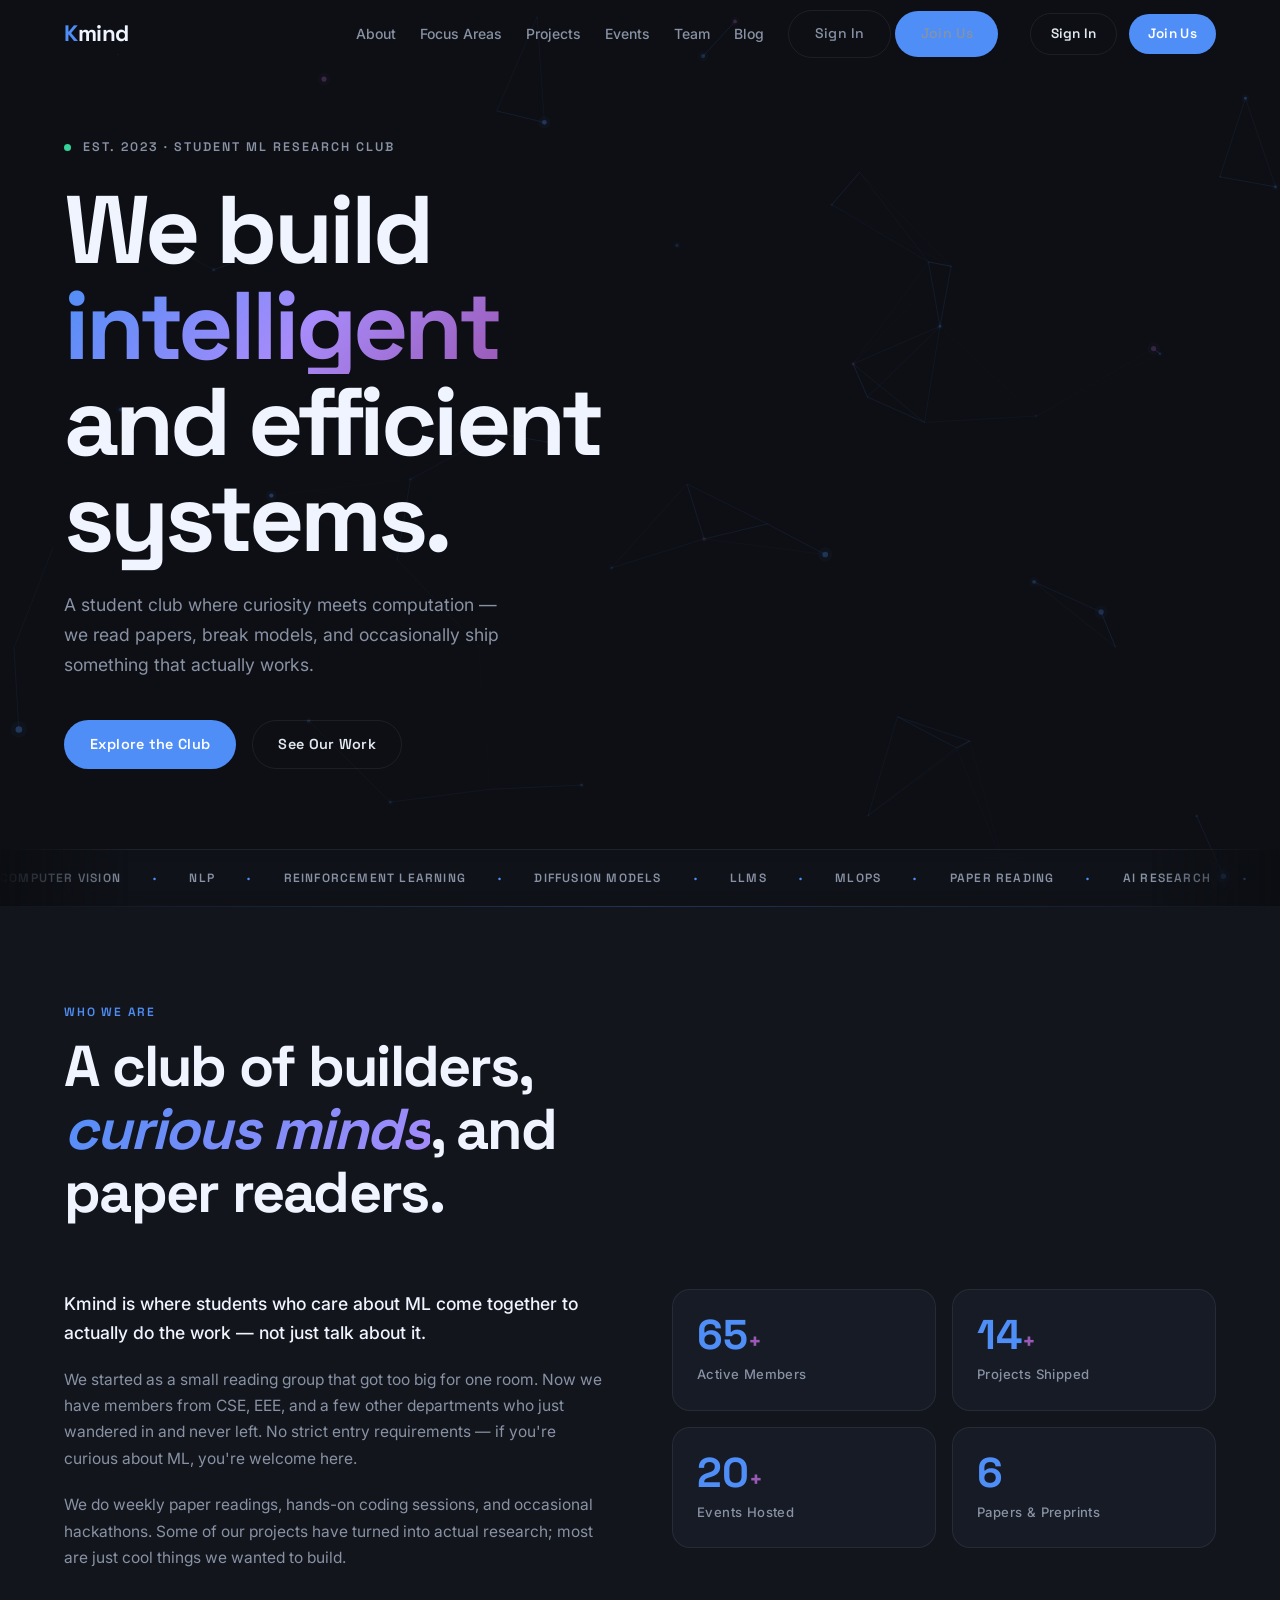
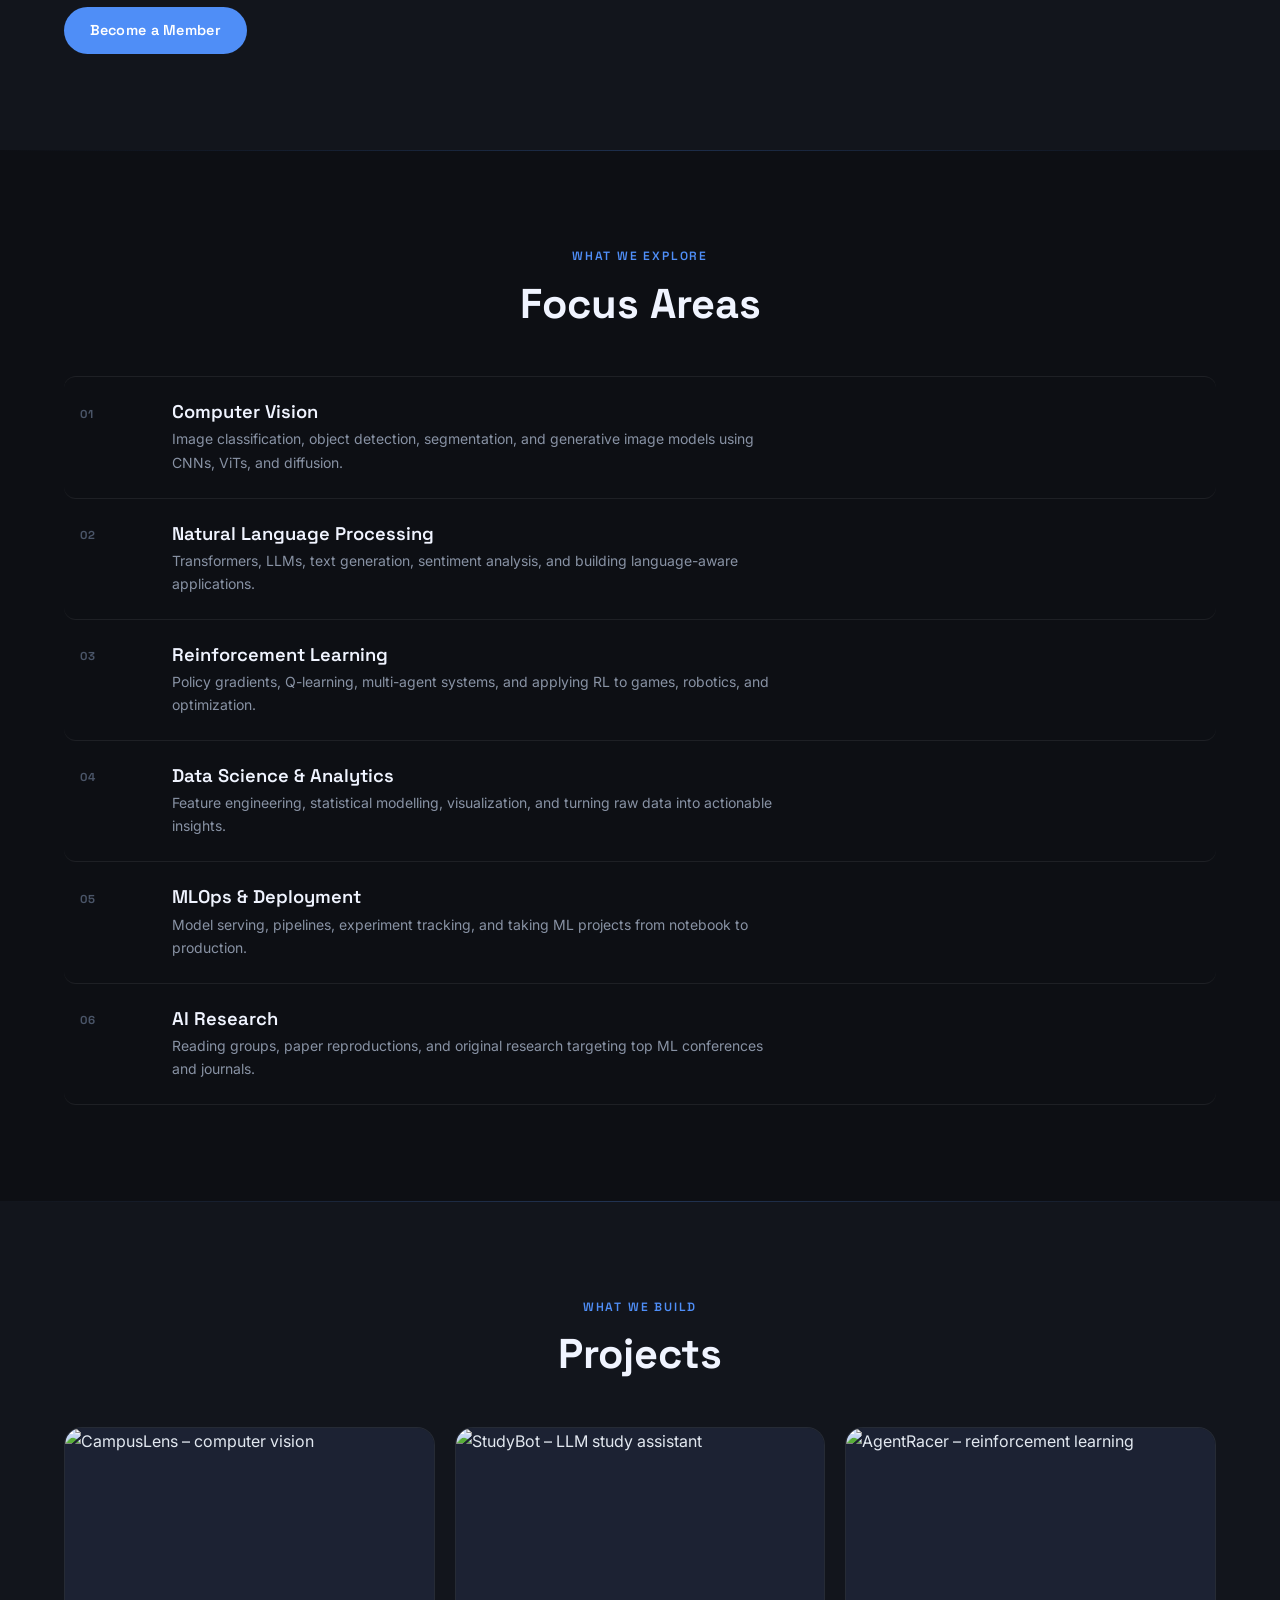
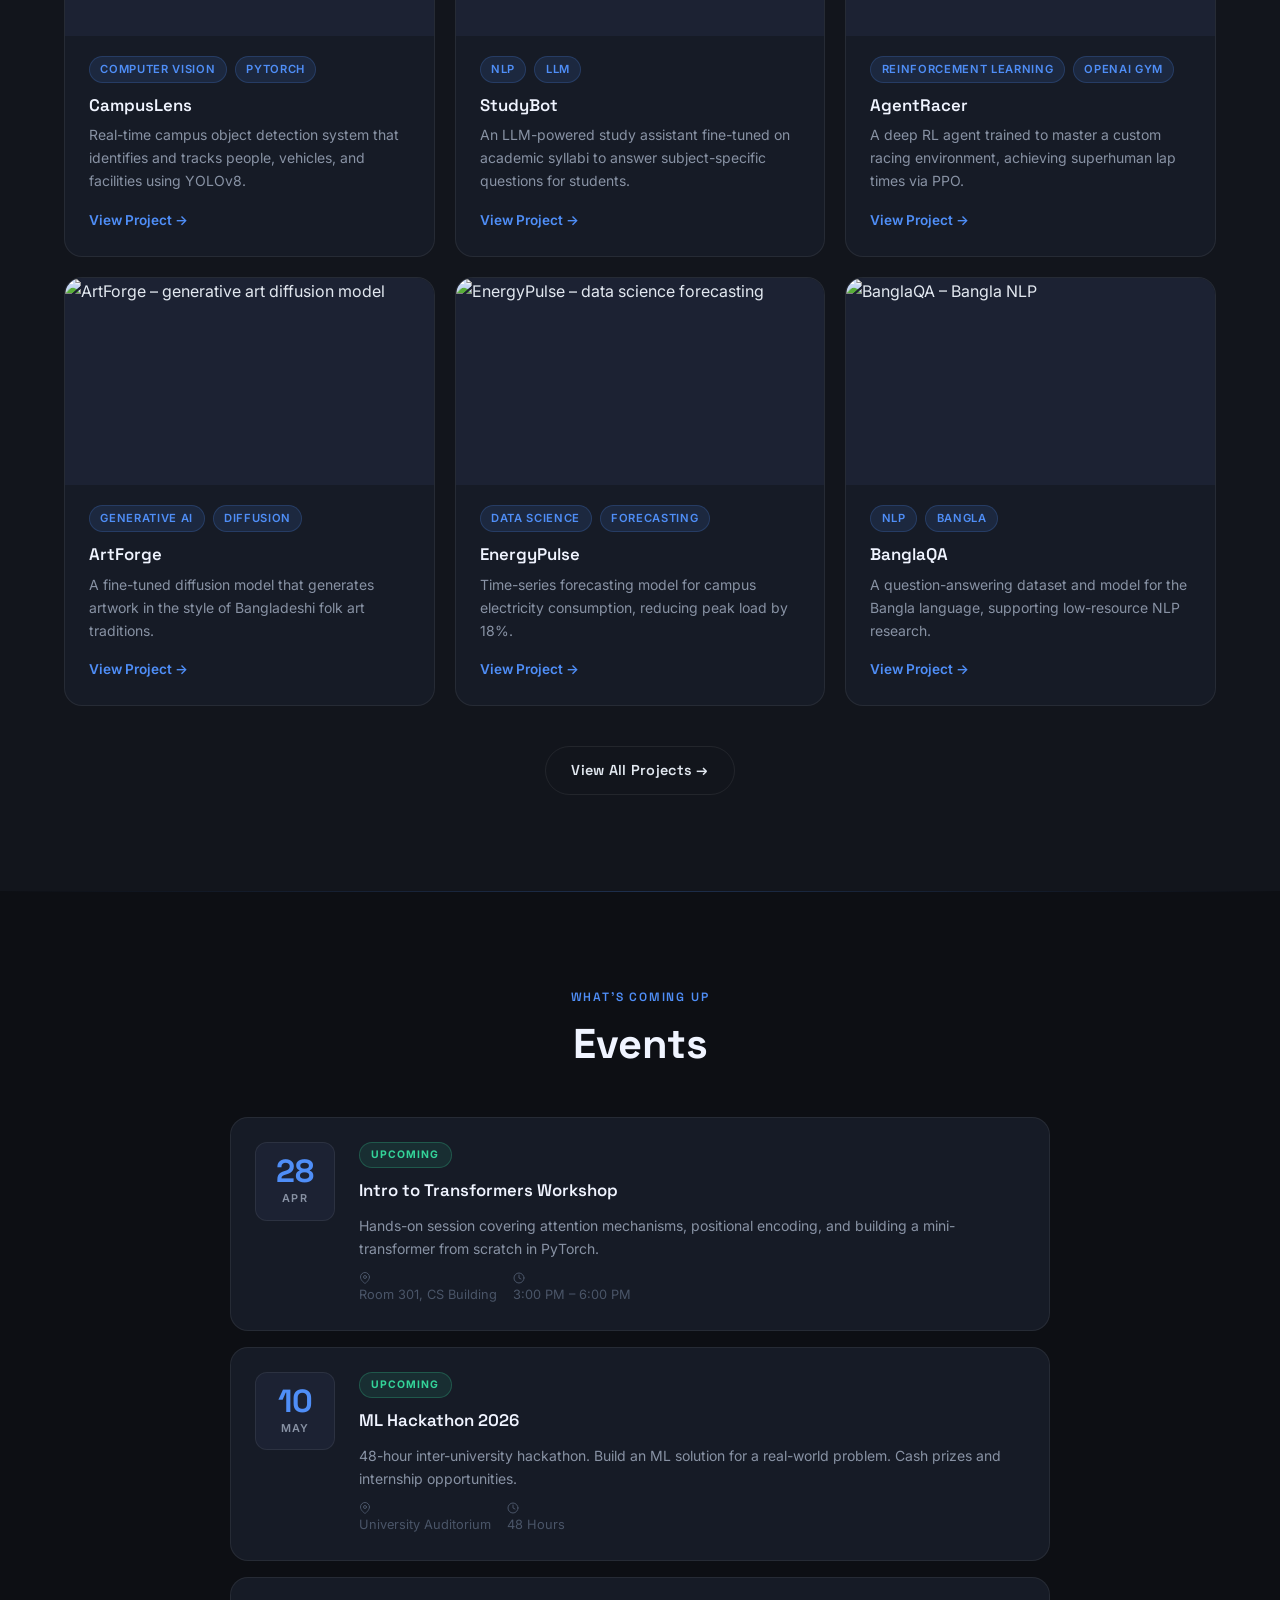
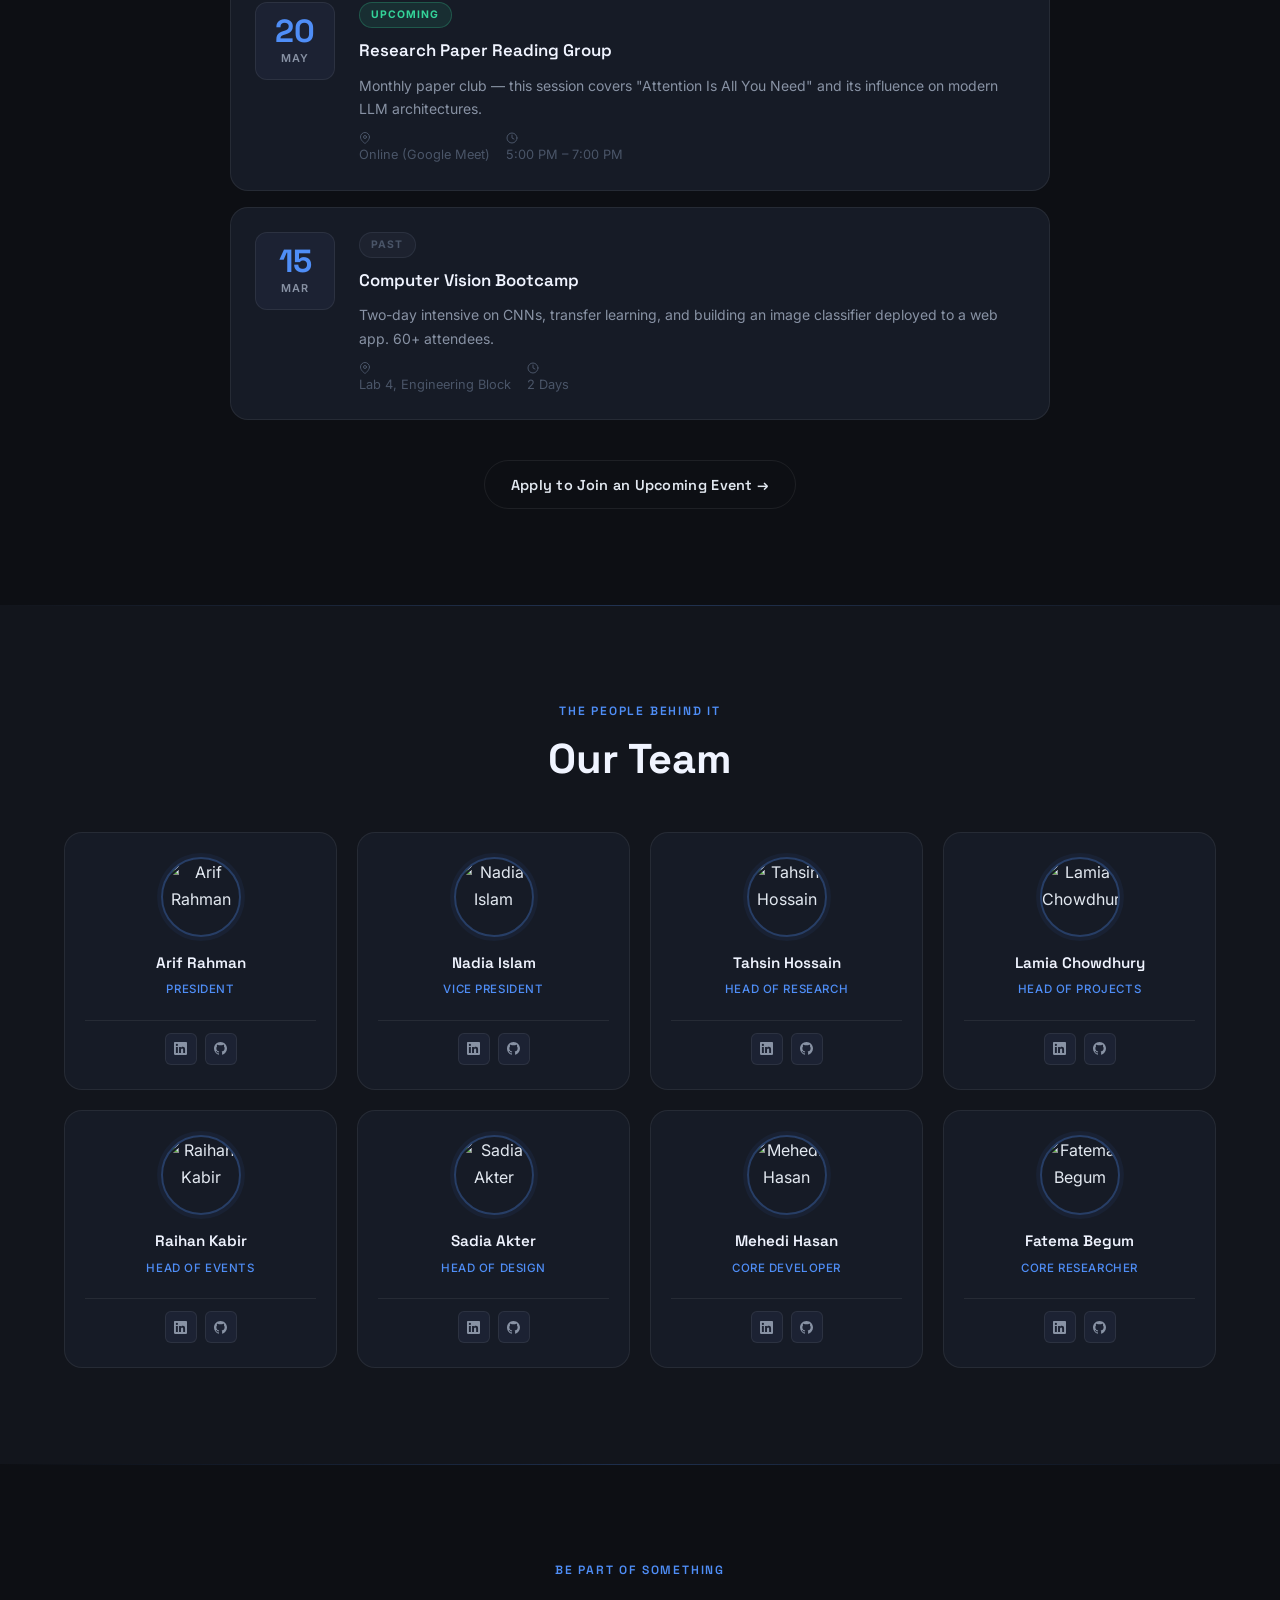
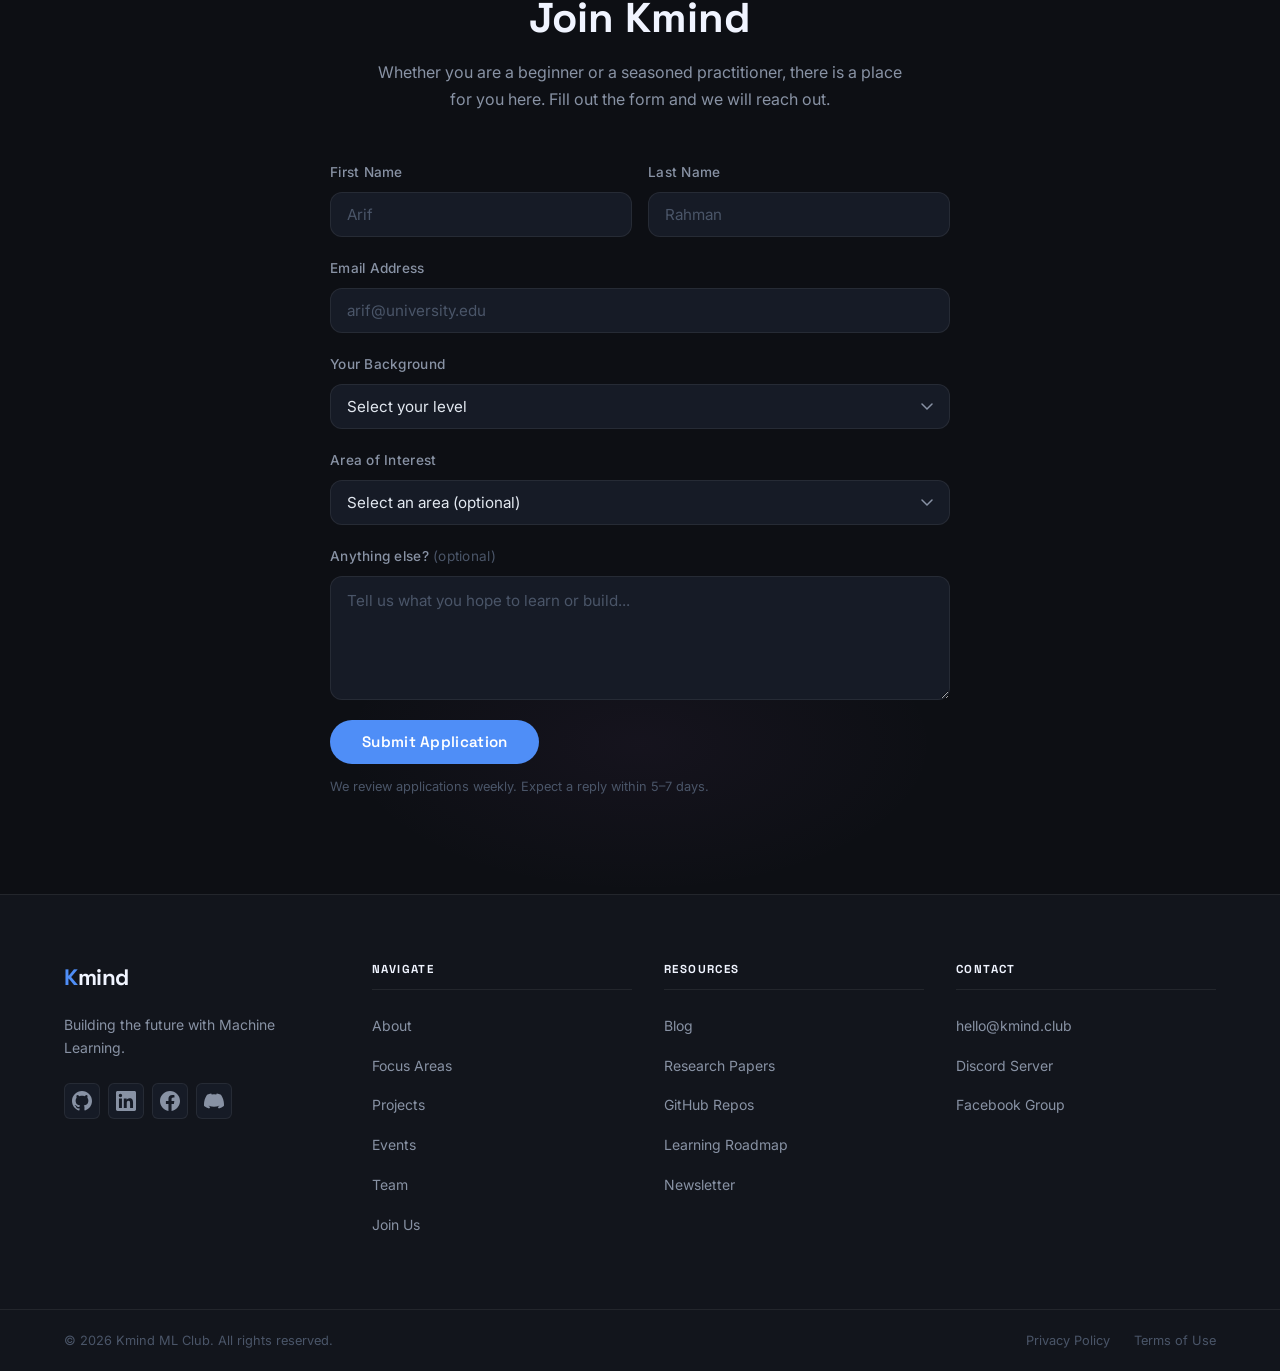
==== commit 9f107f22: "Rework homepage hero title, add active nav state and count-up stats - Hero h1 changed to two-line la" ====
--- a/index.html
+++ b/index.html
@@ -4,6 +4,14 @@
     <meta charset="UTF-8" />
     <meta name="viewport" content="width=device-width, initial-scale=1.0" />
     <title>Kmind — Machine Learning Club</title>
+    <meta name="description" content="A student ML research club where curiosity meets computation. We read papers, build projects, and ship things that actually work.">
+    <meta property="og:title" content="Kmind — Machine Learning Club">
+    <meta property="og:description" content="A student club where curiosity meets computation — we read papers, break models, and occasionally ship something that actually works.">
+    <meta property="og:type" content="website">
+    <meta name="twitter:card" content="summary_large_image">
+    <meta name="twitter:title" content="Kmind — Machine Learning Club">
+    <meta name="twitter:description" content="A student ML research club. Papers, projects, hackathons.">
+    <link rel="icon" href="data:image/svg+xml,<svg xmlns='http://www.w3.org/2000/svg' viewBox='0 0 100 100'><rect width='100' height='100' rx='20' fill='%230d0f14'/><text y='78' x='10' font-size='80' font-family='system-ui,sans-serif' font-weight='700' fill='%234F8EF7'>K</text></svg>">
     <link rel="stylesheet" href="style.css" />
   </head>
   <body>
@@ -23,6 +31,10 @@
           <a href="#events">Events</a>
           <a href="#team">Team</a>
           <a href="blog.html">Blog</a>
+          <div class="navbar__mobile-actions">
+            <a href="/login.php" class="btn btn--ghost">Sign In</a>
+            <a href="#join" class="btn btn--primary">Join Us</a>
+          </div>
         </nav>
 
         <div class="navbar__actions">
@@ -50,16 +62,14 @@
           <div class="container">
             <div class="hero__layout">
 
-              <!-- Left: editorial text -->
               <div class="hero__content">
                 <p class="hero__eyebrow">
                   <span class="hero__eyebrow-dot" aria-hidden="true"></span>
                   Est. 2023 &middot; Student ML Research Club
                 </p>
                 <h1 class="hero__title">
-                  We build<br>
-                  <span class="hero__title-gradient">intelligent</span><br>
-                  systems.
+                  We build <span class="hero__title-gradient">intelligent</span><br>
+                  and efficient systems.
                 </h1>
                 <p class="hero__tagline">
                   A student club where curiosity meets computation &mdash;
@@ -69,23 +79,6 @@
                 <div class="hero__actions">
                   <a href="#about" class="btn btn--primary">Explore the Club</a>
                   <a href="#projects" class="btn btn--ghost">See Our Work</a>
-                </div>
-              </div>
-
-              <!-- Right: floating visual panel -->
-              <div class="hero__visual" aria-hidden="true">
-                <div class="hero__orb"></div>
-                <div class="hero__float-card hero__float-card--1">
-                  <span class="hero__float-num">65+</span>
-                  <span class="hero__float-label">Members</span>
-                </div>
-                <div class="hero__float-card hero__float-card--2">
-                  <span class="hero__float-num">14+</span>
-                  <span class="hero__float-label">Projects</span>
-                </div>
-                <div class="hero__float-card hero__float-card--3">
-                  <span class="hero__float-num">6</span>
-                  <span class="hero__float-label">Papers</span>
                 </div>
               </div>
 
@@ -204,10 +197,9 @@
                   generative image models using CNNs, ViTs, and diffusion.
                 </p>
               </div>
-              <span class="focus-item__icon" aria-hidden="true">&#128065;</span>
-            </div>
-
-            <div class="focus-item" data-reveal data-reveal-delay="60">
+            </div>
+
+            <div class="focus-item" data-reveal data-reveal-delay="100">
               <span class="focus-item__num">02</span>
               <div class="focus-item__body">
                 <h3 class="focus-item__title">Natural Language Processing</h3>
@@ -216,10 +208,9 @@
                   and building language-aware applications.
                 </p>
               </div>
-              <span class="focus-item__icon" aria-hidden="true">&#128172;</span>
-            </div>
-
-            <div class="focus-item" data-reveal data-reveal-delay="120">
+            </div>
+
+            <div class="focus-item" data-reveal data-reveal-delay="200">
               <span class="focus-item__num">03</span>
               <div class="focus-item__body">
                 <h3 class="focus-item__title">Reinforcement Learning</h3>
@@ -228,10 +219,9 @@
                   applying RL to games, robotics, and optimization.
                 </p>
               </div>
-              <span class="focus-item__icon" aria-hidden="true">&#127918;</span>
-            </div>
-
-            <div class="focus-item" data-reveal data-reveal-delay="180">
+            </div>
+
+            <div class="focus-item" data-reveal data-reveal-delay="300">
               <span class="focus-item__num">04</span>
               <div class="focus-item__body">
                 <h3 class="focus-item__title">Data Science &amp; Analytics</h3>
@@ -240,10 +230,9 @@
                   and turning raw data into actionable insights.
                 </p>
               </div>
-              <span class="focus-item__icon" aria-hidden="true">&#128200;</span>
-            </div>
-
-            <div class="focus-item" data-reveal data-reveal-delay="240">
+            </div>
+
+            <div class="focus-item" data-reveal data-reveal-delay="400">
               <span class="focus-item__num">05</span>
               <div class="focus-item__body">
                 <h3 class="focus-item__title">MLOps &amp; Deployment</h3>
@@ -252,10 +241,9 @@
                   ML projects from notebook to production.
                 </p>
               </div>
-              <span class="focus-item__icon" aria-hidden="true">&#129302;</span>
-            </div>
-
-            <div class="focus-item" data-reveal data-reveal-delay="300">
+            </div>
+
+            <div class="focus-item" data-reveal data-reveal-delay="500">
               <span class="focus-item__num">06</span>
               <div class="focus-item__body">
                 <h3 class="focus-item__title">AI Research</h3>
@@ -264,7 +252,6 @@
                   targeting top ML conferences and journals.
                 </p>
               </div>
-              <span class="focus-item__icon" aria-hidden="true">&#128300;</span>
             </div>
 
           </div>
@@ -282,7 +269,7 @@
 
           <div class="projects__grid">
 
-            <article class="project-card project-card--featured" data-reveal>
+            <article class="project-card" data-reveal>
               <div class="project-card__img-wrap">
                 <img class="project-card__img" src="https://images.unsplash.com/photo-1620712943543-bcc4688e7485?w=800&h=500&fit=crop&auto=format&q=80" alt="CampusLens – computer vision" loading="lazy">
               </div>
@@ -423,8 +410,8 @@
                   encoding, and building a mini-transformer from scratch in PyTorch.
                 </p>
                 <div class="event-card__meta">
-                  <span>&#128205; Room 301, CS Building</span>
-                  <span>&#128336; 3:00 PM &ndash; 6:00 PM</span>
+                  <span><svg class="icon-svg" width="12" height="12" viewBox="0 0 24 24" fill="none" stroke="currentColor" stroke-width="2" stroke-linecap="round" stroke-linejoin="round"><path d="M21 10c0 7-9 13-9 13s-9-6-9-13a9 9 0 0 1 18 0z"/><circle cx="12" cy="10" r="3"/></svg>Room 301, CS Building</span>
+                  <span><svg class="icon-svg" width="12" height="12" viewBox="0 0 24 24" fill="none" stroke="currentColor" stroke-width="2" stroke-linecap="round" stroke-linejoin="round"><circle cx="12" cy="12" r="10"/><polyline points="12 6 12 12 16 14"/></svg>3:00 PM &ndash; 6:00 PM</span>
                 </div>
               </div>
             </div>
@@ -442,8 +429,8 @@
                   a real-world problem. Cash prizes and internship opportunities.
                 </p>
                 <div class="event-card__meta">
-                  <span>&#128205; University Auditorium</span>
-                  <span>&#128336; 48 Hours</span>
+                  <span><svg class="icon-svg" width="12" height="12" viewBox="0 0 24 24" fill="none" stroke="currentColor" stroke-width="2" stroke-linecap="round" stroke-linejoin="round"><path d="M21 10c0 7-9 13-9 13s-9-6-9-13a9 9 0 0 1 18 0z"/><circle cx="12" cy="10" r="3"/></svg>University Auditorium</span>
+                  <span><svg class="icon-svg" width="12" height="12" viewBox="0 0 24 24" fill="none" stroke="currentColor" stroke-width="2" stroke-linecap="round" stroke-linejoin="round"><circle cx="12" cy="12" r="10"/><polyline points="12 6 12 12 16 14"/></svg>48 Hours</span>
                 </div>
               </div>
             </div>
@@ -461,8 +448,8 @@
                   You Need" and its influence on modern LLM architectures.
                 </p>
                 <div class="event-card__meta">
-                  <span>&#128205; Online (Google Meet)</span>
-                  <span>&#128336; 5:00 PM &ndash; 7:00 PM</span>
+                  <span><svg class="icon-svg" width="12" height="12" viewBox="0 0 24 24" fill="none" stroke="currentColor" stroke-width="2" stroke-linecap="round" stroke-linejoin="round"><path d="M21 10c0 7-9 13-9 13s-9-6-9-13a9 9 0 0 1 18 0z"/><circle cx="12" cy="10" r="3"/></svg>Online (Google Meet)</span>
+                  <span><svg class="icon-svg" width="12" height="12" viewBox="0 0 24 24" fill="none" stroke="currentColor" stroke-width="2" stroke-linecap="round" stroke-linejoin="round"><circle cx="12" cy="12" r="10"/><polyline points="12 6 12 12 16 14"/></svg>5:00 PM &ndash; 7:00 PM</span>
                 </div>
               </div>
             </div>
@@ -480,8 +467,8 @@
                   image classifier deployed to a web app. 60+ attendees.
                 </p>
                 <div class="event-card__meta">
-                  <span>&#128205; Lab 4, Engineering Block</span>
-                  <span>&#128336; 2 Days</span>
+                  <span><svg class="icon-svg" width="12" height="12" viewBox="0 0 24 24" fill="none" stroke="currentColor" stroke-width="2" stroke-linecap="round" stroke-linejoin="round"><path d="M21 10c0 7-9 13-9 13s-9-6-9-13a9 9 0 0 1 18 0z"/><circle cx="12" cy="10" r="3"/></svg>Lab 4, Engineering Block</span>
+                  <span><svg class="icon-svg" width="12" height="12" viewBox="0 0 24 24" fill="none" stroke="currentColor" stroke-width="2" stroke-linecap="round" stroke-linejoin="round"><circle cx="12" cy="12" r="10"/><polyline points="12 6 12 12 16 14"/></svg>2 Days</span>
                 </div>
               </div>
             </div>
@@ -546,7 +533,7 @@
               </div>
             </div>
 
-            <div class="team-card" data-reveal data-reveal-delay="0">
+            <div class="team-card" data-reveal data-reveal-delay="240">
               <img class="team-card__avatar" src="https://i.pravatar.cc/160?img=57" alt="Raihan Kabir">
               <h3 class="team-card__name">Raihan Kabir</h3>
               <p class="team-card__role">Head of Events</p>
@@ -556,7 +543,7 @@
               </div>
             </div>
 
-            <div class="team-card" data-reveal data-reveal-delay="60">
+            <div class="team-card" data-reveal data-reveal-delay="300">
               <img class="team-card__avatar" src="https://i.pravatar.cc/160?img=40" alt="Sadia Akter">
               <h3 class="team-card__name">Sadia Akter</h3>
               <p class="team-card__role">Head of Design</p>
@@ -566,7 +553,7 @@
               </div>
             </div>
 
-            <div class="team-card" data-reveal data-reveal-delay="120">
+            <div class="team-card" data-reveal data-reveal-delay="360">
               <img class="team-card__avatar" src="https://i.pravatar.cc/160?img=65" alt="Mehedi Hasan">
               <h3 class="team-card__name">Mehedi Hasan</h3>
               <p class="team-card__role">Core Developer</p>
@@ -576,7 +563,7 @@
               </div>
             </div>
 
-            <div class="team-card" data-reveal data-reveal-delay="180">
+            <div class="team-card" data-reveal data-reveal-delay="420">
               <img class="team-card__avatar" src="https://i.pravatar.cc/160?img=35" alt="Fatema Begum">
               <h3 class="team-card__name">Fatema Begum</h3>
               <p class="team-card__role">Core Researcher</p>
